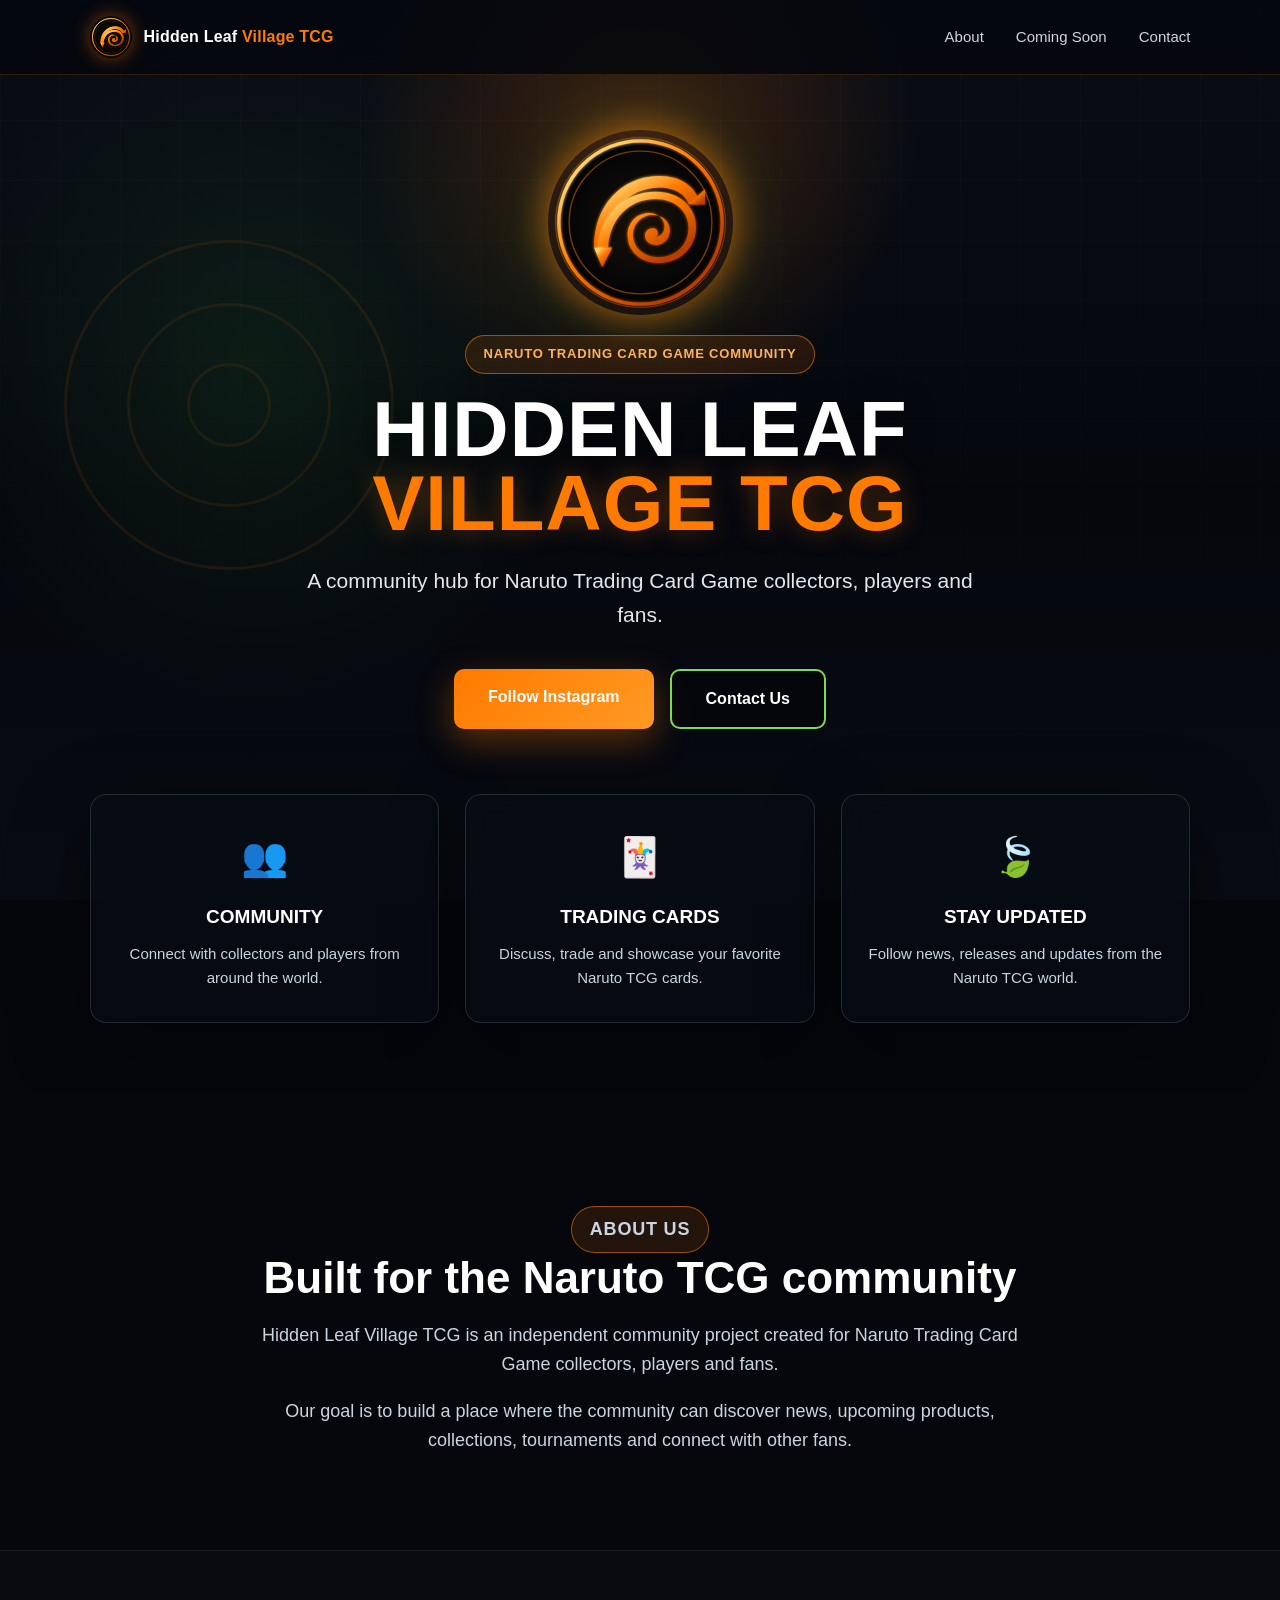
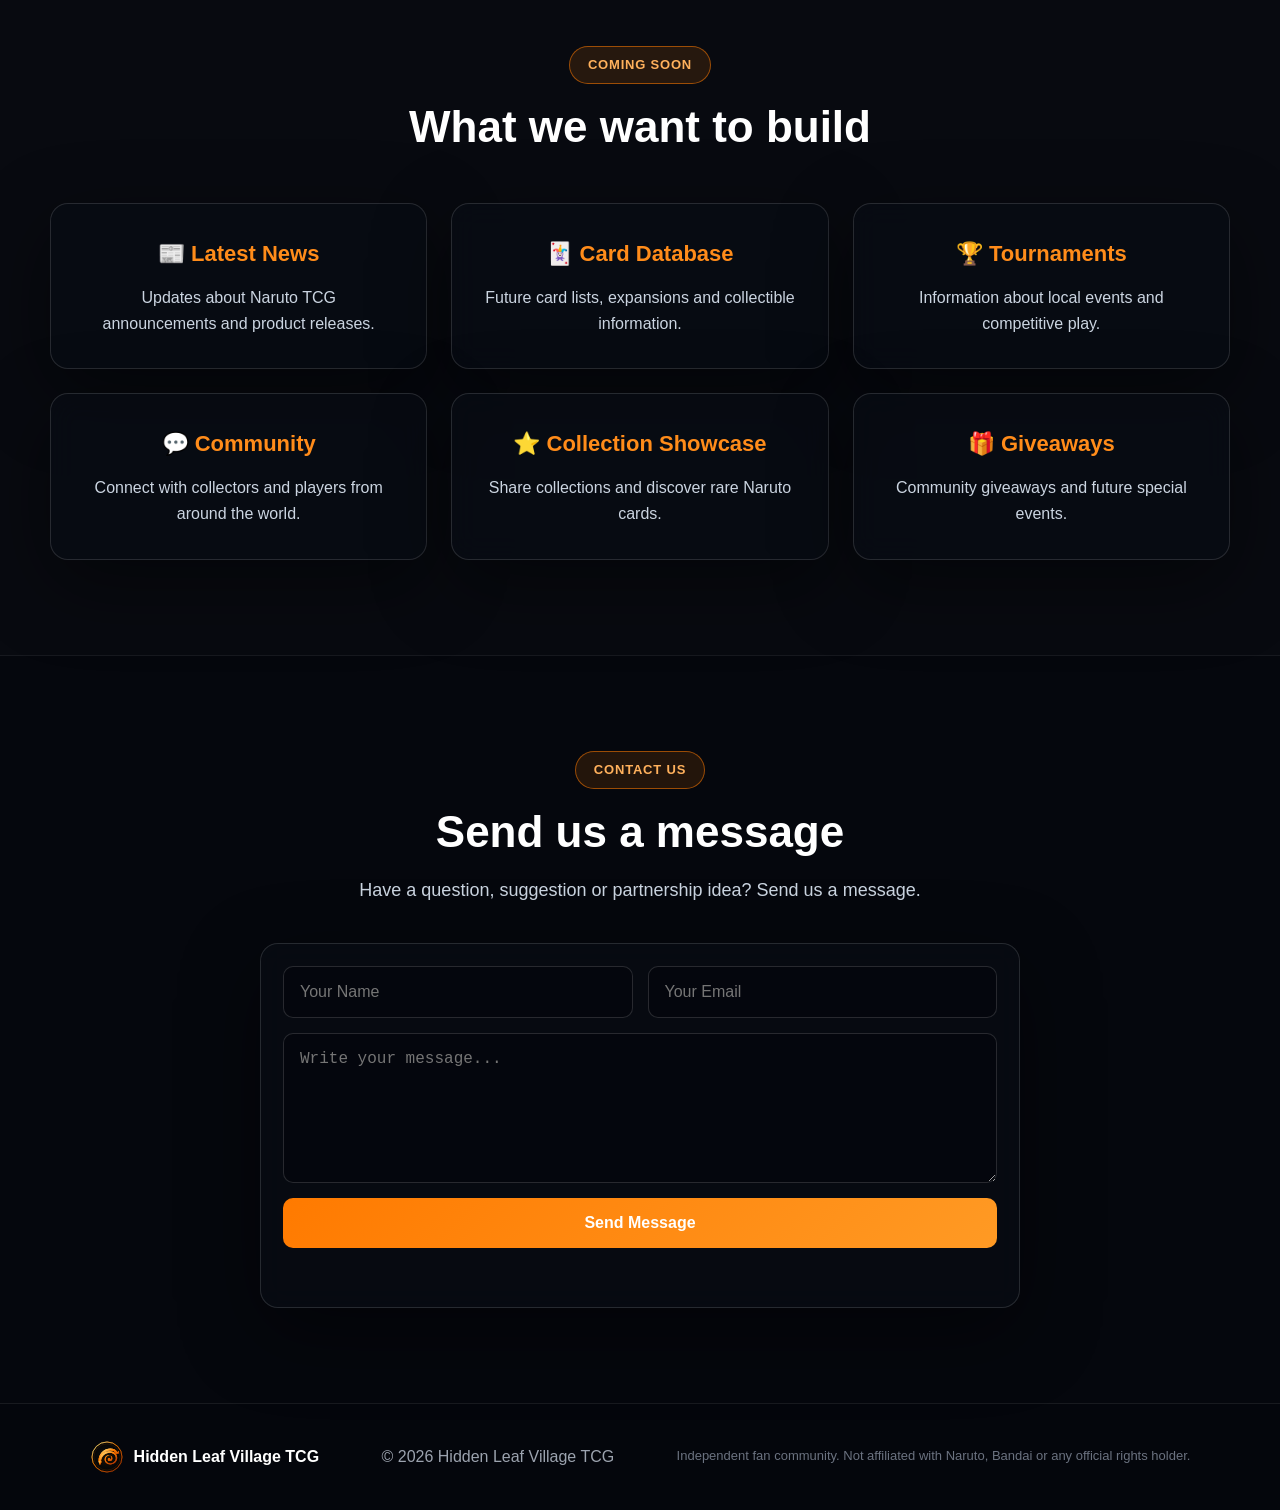
==== index.html @ c4412b02 "Finish Hidden Leaf Village TCG website" ====
<!DOCTYPE html>
<html lang="en">
<head>
    <meta charset="UTF-8">
    <meta name="viewport" content="width=device-width, initial-scale=1.0">
    <title>Hidden Leaf Village TCG</title>
    <meta name="description" content="Hidden Leaf Village TCG is an independent Naruto TCG community for collectors, players and fans.">

    <link rel="stylesheet" href="style.css">
</head>
<body>

    <svg class="svg-logo-library" xmlns="http://www.w3.org/2000/svg">
        <symbol id="hlv-logo" viewBox="0 0 1024 1024">
            <defs>
                <radialGradient id="logo-bg" cx="50%" cy="50%" r="55%">
                    <stop offset="0%" stop-color="#1b1208"/>
                    <stop offset="65%" stop-color="#070707"/>
                    <stop offset="100%" stop-color="#000000"/>
                </radialGradient>

                <linearGradient id="logo-orange" x1="20%" y1="15%" x2="80%" y2="85%">
                    <stop offset="0%" stop-color="#ffcf66"/>
                    <stop offset="40%" stop-color="#ff7a00"/>
                    <stop offset="100%" stop-color="#b93d00"/>
                </linearGradient>

                <filter id="logo-glow">
                    <feGaussianBlur stdDeviation="9" result="blur"/>
                    <feMerge>
                        <feMergeNode in="blur"/>
                        <feMergeNode in="SourceGraphic"/>
                    </feMerge>
                </filter>
            </defs>

            <circle cx="512" cy="512" r="470" fill="url(#logo-bg)"/>
            <circle cx="512" cy="512" r="452" fill="none" stroke="url(#logo-orange)" stroke-width="18" filter="url(#logo-glow)"/>
            <circle cx="512" cy="512" r="395" fill="none" stroke="#ff7a00" stroke-width="8" opacity="0.45"/>

            <path
                d="M255 650 C255 420 405 260 610 255 C735 252 820 315 842 410 L780 410 C757 350 695 315 610 318 C443 324 323 455 323 630 L255 650Z"
                fill="url(#logo-orange)"
                filter="url(#logo-glow)"/>

            <path
                d="M332 650 C342 492 448 382 595 382 C704 382 778 450 778 542 C778 635 705 704 611 704 C529 704 470 650 470 580 C470 515 521 470 580 470 C635 470 674 506 674 556 C674 603 640 636 596 636 C562 636 537 616 537 586 C537 561 556 544 579 544 C595 544 608 555 608 570 C608 580 602 588 593 593 C623 590 645 567 645 535 C645 491 608 459 560 459 C495 459 441 510 441 582 C441 672 513 736 612 736 C728 736 819 650 819 538 C819 425 727 342 596 342 C418 342 286 476 275 650 Z"
                fill="url(#logo-orange)"
                filter="url(#logo-glow)"/>

            <path d="M778 410 L868 330 L870 412 Z" fill="url(#logo-orange)" filter="url(#logo-glow)"/>
            <path d="M255 650 L355 650 L300 760 Z" fill="url(#logo-orange)" filter="url(#logo-glow)"/>

            <circle cx="512" cy="512" r="470" fill="none" stroke="#ff9a24" stroke-width="5" opacity="0.35"/>
        </symbol>
    </svg>

    <header class="navbar">
        <a class="brand" href="#">
            <svg class="logo-svg brand-logo">
                <use href="#hlv-logo"></use>
            </svg>

            <span>Hidden Leaf <strong>Village TCG</strong></span>
        </a>

        <nav>
            <a href="#about">About</a>
            <a href="#coming-soon">Coming Soon</a>
            <a href="#contact">Contact</a>
        </nav>
    </header>

    <main class="hero">
        <div class="hero-bg-symbol"></div>

        <div class="hero-content">
            <svg class="logo-svg main-logo">
                <use href="#hlv-logo"></use>
            </svg>

            <p class="badge">Naruto Trading Card Game Community</p>

            <h1>
                Hidden Leaf<br>
                <span>Village TCG</span>
            </h1>

            <p class="subtitle">
                A community hub for Naruto Trading Card Game collectors, players and fans.
            </p>

            <div class="buttons">
                <a class="btn" href="https://www.instagram.com/hidden_leaf_village_tcg/" target="_blank">
                    Follow Instagram
                </a>

                <a class="btn secondary" href="#contact">
                    Contact Us
                </a>
            </div>
        </div>

        <div class="hero-cards">
            <div class="hero-card">
                <div class="icon">👥</div>
                <h3>Community</h3>
                <p>Connect with collectors and players from around the world.</p>
            </div>

            <div class="hero-card">
                <div class="icon">🃏</div>
                <h3>Trading Cards</h3>
                <p>Discuss, trade and showcase your favorite Naruto TCG cards.</p>
            </div>

            <div class="hero-card">
                <div class="icon">🍃</div>
                <h3>Stay Updated</h3>
                <p>Follow news, releases and updates from the Naruto TCG world.</p>
            </div>
        </div>
    </main>

    <section id="about" class="section about">
        <p class="section-label">About Us</p>
        <h2>Built for the Naruto TCG community</h2>

        <p>
            Hidden Leaf Village TCG is an independent community project created for
            Naruto Trading Card Game collectors, players and fans.
        </p>

        <p>
            Our goal is to build a place where the community can discover news,
            upcoming products, collections, tournaments and connect with other fans.
        </p>
    </section>

    <section id="coming-soon" class="section vision">
        <p class="section-label">Coming Soon</p>
        <h2>What we want to build</h2>

        <div class="cards">
            <div class="card">
                <h3>📰 Latest News</h3>
                <p>Updates about Naruto TCG announcements and product releases.</p>
            </div>

            <div class="card">
                <h3>🃏 Card Database</h3>
                <p>Future card lists, expansions and collectible information.</p>
            </div>

            <div class="card">
                <h3>🏆 Tournaments</h3>
                <p>Information about local events and competitive play.</p>
            </div>

            <div class="card">
                <h3>💬 Community</h3>
                <p>Connect with collectors and players from around the world.</p>
            </div>

            <div class="card">
                <h3>⭐ Collection Showcase</h3>
                <p>Share collections and discover rare Naruto cards.</p>
            </div>

            <div class="card">
                <h3>🎁 Giveaways</h3>
                <p>Community giveaways and future special events.</p>
            </div>
        </div>
    </section>

    <section id="contact" class="section contact">
        <p class="section-label">Contact Us</p>
        <h2>Send us a message</h2>

        <p class="section-text">
            Have a question, suggestion or partnership idea?
            Send us a message.
        </p>

        <form id="contact-form" action="https://formspree.io/f/xjgqjogk" method="POST">
            <input type="hidden" name="_subject" value="New message from Hidden Leaf Village TCG website">

            <input
                type="text"
                name="name"
                placeholder="Your Name"
                required>

            <input
                type="email"
                name="email"
                placeholder="Your Email"
                required>

            <textarea
                name="message"
                placeholder="Write your message..."
                required></textarea>

            <button id="submit-button" type="submit">
                Send Message
            </button>

            <p id="form-status" class="form-status"></p>
        </form>
    </section>

    <footer>
        <div class="footer-logo">
            <svg class="logo-svg footer-icon">
                <use href="#hlv-logo"></use>
            </svg>

            <span>Hidden Leaf Village TCG</span>
        </div>

        <p>© 2026 Hidden Leaf Village TCG</p>

        <p class="small">
            Independent fan community. Not affiliated with Naruto, Bandai or any official rights holder.
        </p>
    </footer>

    <script>
        const form = document.getElementById("contact-form");
        const statusMessage = document.getElementById("form-status");
        const submitButton = document.getElementById("submit-button");

        form.addEventListener("submit", async function (event) {
            event.preventDefault();

            submitButton.disabled = true;
            submitButton.textContent = "Sending...";
            statusMessage.textContent = "";

            const formData = new FormData(form);

            try {
                const response = await fetch(form.action, {
                    method: form.method,
                    body: formData,
                    headers: {
                        "Accept": "application/json"
                    }
                });

                if (response.ok) {
                    window.location.href = "thanks.html";
                } else {
                    statusMessage.textContent = "Something went wrong. Please try again.";
                    submitButton.disabled = false;
                    submitButton.textContent = "Send Message";
                }
            } catch (error) {
                statusMessage.textContent = "Something went wrong. Please try again.";
                submitButton.disabled = false;
                submitButton.textContent = "Send Message";
            }
        });
    </script>

</body>
</html>
---- style.css ----
* {
    margin: 0;
    padding: 0;
    box-sizing: border-box;
}

html {
    scroll-behavior: smooth;
}

body {
    background: #05070d;
    color: white;
    font-family: Arial, Helvetica, sans-serif;
    line-height: 1.6;
    overflow-x: hidden;
}

/* Hidden SVG logo library */
.svg-logo-library {
    position: absolute;
    width: 0;
    height: 0;
    overflow: hidden;
}

/* Logo SVG */
.logo-svg {
    display: block;
    border-radius: 50%;
    flex-shrink: 0;
}

.brand-logo {
    width: 42px;
    height: 42px;
    box-shadow: 0 0 18px rgba(255, 122, 0, 0.45);
}

.main-logo {
    width: 185px;
    height: 185px;
    border-radius: 50%;
    margin: 0 auto 20px;
    box-shadow:
        0 0 35px rgba(255, 122, 0, 0.65),
        0 0 80px rgba(80, 255, 90, 0.18);
}

.footer-icon {
    width: 34px;
    height: 34px;
}

body::before {
    content: "";
    position: fixed;
    inset: 0;
    z-index: -2;
    background:
        radial-gradient(circle at 50% 15%, rgba(255, 122, 0, 0.22), transparent 28%),
        radial-gradient(circle at 20% 40%, rgba(89, 255, 91, 0.08), transparent 30%),
        linear-gradient(180deg, #090d16 0%, #05070d 55%, #080b12 100%);
}

body::after {
    content: "";
    position: fixed;
    inset: 0;
    z-index: -1;
    background-image:
        linear-gradient(rgba(255,255,255,0.025) 1px, transparent 1px),
        linear-gradient(90deg, rgba(255,255,255,0.025) 1px, transparent 1px);
    background-size: 60px 60px;
    mask-image: linear-gradient(to bottom, black, transparent 85%);
}

.navbar {
    width: 100%;
    position: fixed;
    top: 0;
    left: 0;
    z-index: 20;
    padding: 16px 7%;
    display: flex;
    justify-content: space-between;
    align-items: center;
    background: rgba(5, 7, 13, 0.86);
    backdrop-filter: blur(14px);
    border-bottom: 1px solid rgba(255, 122, 0, 0.18);
}

.brand {
    display: flex;
    align-items: center;
    gap: 12px;
    text-decoration: none;
    color: white;
    font-weight: 800;
    letter-spacing: 0.2px;
}

.brand strong {
    color: #ff7a00;
}

.navbar nav {
    display: flex;
    gap: 32px;
}

.navbar nav a {
    color: #d1d5db;
    text-decoration: none;
    font-size: 15px;
    transition: 0.3s;
}

.navbar nav a:hover {
    color: #ff7a00;
}

.hero {
    min-height: 100vh;
    position: relative;
    padding: 130px 20px 70px;
    display: flex;
    flex-direction: column;
    justify-content: center;
    overflow: hidden;
}

.hero-bg-symbol {
    position: absolute;
    left: 5%;
    top: 22%;
    width: 330px;
    height: 330px;
    border: 3px solid rgba(255, 122, 0, 0.14);
    border-radius: 50%;
    opacity: 0.65;
}

.hero-bg-symbol::before {
    content: "";
    position: absolute;
    inset: 60px;
    border: 3px solid rgba(255, 122, 0, 0.13);
    border-radius: 50%;
}

.hero-bg-symbol::after {
    content: "";
    position: absolute;
    inset: 120px;
    border: 3px solid rgba(255, 122, 0, 0.13);
    border-radius: 50%;
}

.hero-content {
    position: relative;
    z-index: 2;
    max-width: 920px;
    margin: 0 auto;
    text-align: center;
}

.badge,
.section-label {
    display: inline-block;
    margin-bottom: 18px;
    padding: 8px 18px;
    border-radius: 999px;
    background: rgba(255, 122, 0, 0.12);
    border: 1px solid rgba(255, 122, 0, 0.55);
    color: #ffb15c;
    font-size: 13px;
    font-weight: 900;
    text-transform: uppercase;
    letter-spacing: 0.8px;
}

h1 {
    font-size: 78px;
    line-height: 0.95;
    text-transform: uppercase;
    letter-spacing: 1px;
    text-shadow: 0 8px 30px rgba(0, 0, 0, 0.6);
}

h1 span {
    color: #ff7a00;
    text-shadow: 0 0 24px rgba(255, 122, 0, 0.35);
}

.subtitle {
    color: #e5e7eb;
    max-width: 690px;
    margin: 24px auto 0;
    font-size: 21px;
}

.buttons {
    margin-top: 38px;
    display: flex;
    gap: 16px;
    flex-wrap: wrap;
    justify-content: center;
}

.btn {
    display: inline-block;
    background: linear-gradient(135deg, #ff7a00, #ff9a24);
    color: white;
    padding: 15px 34px;
    border-radius: 10px;
    text-decoration: none;
    font-weight: 900;
    transition: 0.3s;
    box-shadow: 0 12px 35px rgba(255, 122, 0, 0.34);
}

.btn:hover {
    transform: translateY(-4px);
    box-shadow: 0 18px 45px rgba(255, 122, 0, 0.45);
}

.secondary {
    background: rgba(0, 0, 0, 0.25);
    border: 2px solid #7ed957;
    box-shadow: none;
}

.secondary:hover {
    background: rgba(126, 217, 87, 0.12);
    box-shadow: 0 0 28px rgba(126, 217, 87, 0.18);
}

.hero-cards {
    position: relative;
    z-index: 2;
    width: min(1100px, 100%);
    margin: 65px auto 0;
    display: grid;
    grid-template-columns: repeat(3, 1fr);
    gap: 26px;
}

.hero-card,
.card,
form {
    background: rgba(8, 12, 20, 0.78);
    border: 1px solid rgba(255, 255, 255, 0.13);
    box-shadow: 0 24px 80px rgba(0, 0, 0, 0.45);
    backdrop-filter: blur(14px);
}

.hero-card {
    padding: 32px 26px;
    border-radius: 16px;
    text-align: center;
    transition: 0.3s;
}

.hero-card:hover {
    transform: translateY(-7px);
    border-color: rgba(126, 217, 87, 0.8);
}

.icon {
    font-size: 38px;
    margin-bottom: 14px;
}

.hero-card h3 {
    text-transform: uppercase;
    font-size: 19px;
    margin-bottom: 10px;
}

.hero-card p {
    color: #cbd5e1;
    font-size: 15px;
}

.section {
    padding: 95px 20px;
    text-align: center;
}

.about,
.contact {
    max-width: 900px;
    margin: auto;
}

h2 {
    font-size: 44px;
    line-height: 1.15;
    margin-bottom: 18px;
}

.about p,
.section-text {
    color: #cbd5e1;
    margin: 18px auto 0;
    max-width: 780px;
    font-size: 18px;
}

.vision {
    background: rgba(255, 255, 255, 0.015);
    border-top: 1px solid rgba(255, 255, 255, 0.06);
    border-bottom: 1px solid rgba(255, 255, 255, 0.06);
}

.cards {
    margin: 50px auto 0;
    max-width: 1180px;
    display: grid;
    grid-template-columns: repeat(3, 1fr);
    gap: 24px;
}

.card {
    border-radius: 18px;
    padding: 32px;
    transition: 0.3s;
}

.card:hover {
    transform: translateY(-7px);
    border-color: rgba(255, 122, 0, 0.7);
}

.card h3 {
    margin-bottom: 14px;
    color: #ff8c1a;
    font-size: 22px;
}

.card p {
    color: #cbd5e1;
}

form {
    display: grid;
    grid-template-columns: 1fr 1fr;
    gap: 15px;
    margin: 38px auto 0;
    max-width: 760px;
    padding: 22px;
    border-radius: 18px;
}

textarea {
    grid-column: 1 / 3;
}

button,
.form-status {
    grid-column: 1 / 3;
}

input,
textarea {
    width: 100%;
    padding: 16px;
    border: 1px solid rgba(255, 255, 255, 0.14);
    border-radius: 10px;
    font-size: 16px;
    background: rgba(4, 7, 13, 0.8);
    color: white;
    outline: none;
}

input:focus,
textarea:focus {
    border-color: #ff7a00;
    box-shadow: 0 0 0 3px rgba(255, 122, 0, 0.12);
}

textarea {
    min-height: 150px;
    resize: vertical;
}

button {
    background: linear-gradient(135deg, #ff7a00, #ff9a24);
    color: white;
    border: none;
    padding: 16px;
    border-radius: 10px;
    font-size: 16px;
    font-weight: 900;
    cursor: pointer;
    transition: 0.3s;
}

button:hover {
    transform: translateY(-3px);
    box-shadow: 0 15px 30px rgba(255, 122, 0, 0.28);
}

.form-status {
    margin-top: 2px;
    color: #ffb15c;
    font-size: 14px;
    min-height: 20px;
}

button:disabled {
    opacity: 0.6;
    cursor: wait;
    transform: none;
}

footer {
    padding: 36px 7%;
    display: flex;
    gap: 20px;
    justify-content: space-between;
    align-items: center;
    color: #9ca3af;
    border-top: 1px solid rgba(255, 255, 255, 0.08);
    background: rgba(5, 7, 13, 0.9);
}

.footer-logo {
    display: flex;
    align-items: center;
    gap: 10px;
    color: white;
    font-weight: 800;
}

footer .small {
    max-width: 520px;
    font-size: 13px;
    color: #6b7280;
    text-align: right;
}

@media (max-width: 950px) {
    h1 {
        font-size: 56px;
    }

    .hero-cards,
    .cards {
        grid-template-columns: 1fr;
    }

    footer {
        flex-direction: column;
        text-align: center;
    }

    footer .small {
        text-align: center;
    }
}

@media (max-width: 700px) {
    .navbar {
        position: absolute;
        flex-direction: column;
        gap: 12px;
        padding: 18px 20px;
    }

    .navbar nav {
        gap: 18px;
        flex-wrap: wrap;
        justify-content: center;
    }

    .brand span {
        font-size: 14px;
    }

    .hero {
        padding-top: 160px;
    }

    .main-logo {
        width: 145px;
        height: 145px;
    }

    h1 {
        font-size: 42px;
    }

    h2 {
        font-size: 32px;
    }

    .subtitle {
        font-size: 18px;
    }

    .buttons {
        flex-direction: column;
    }

    .btn {
        width: 100%;
    }

    form {
        grid-template-columns: 1fr;
    }

    textarea,
    button,
    .form-status {
        grid-column: 1;
    }
}
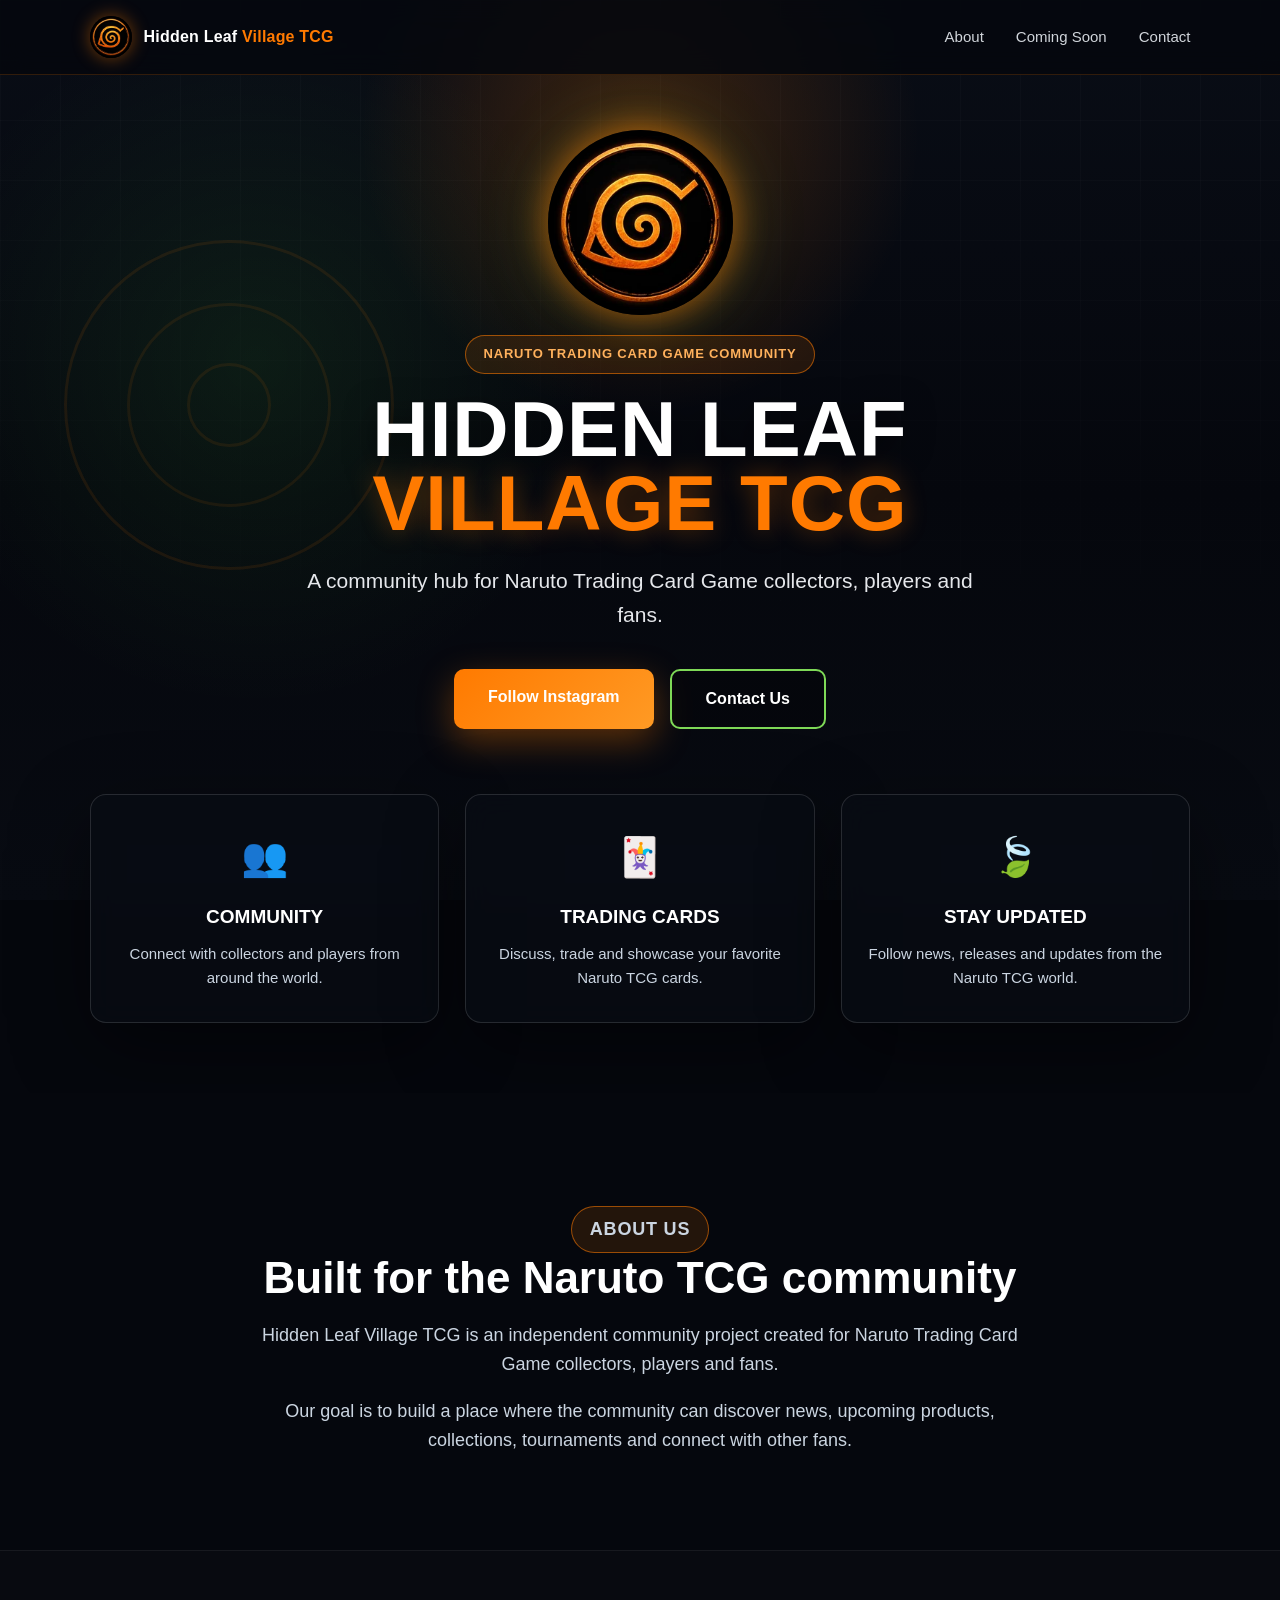
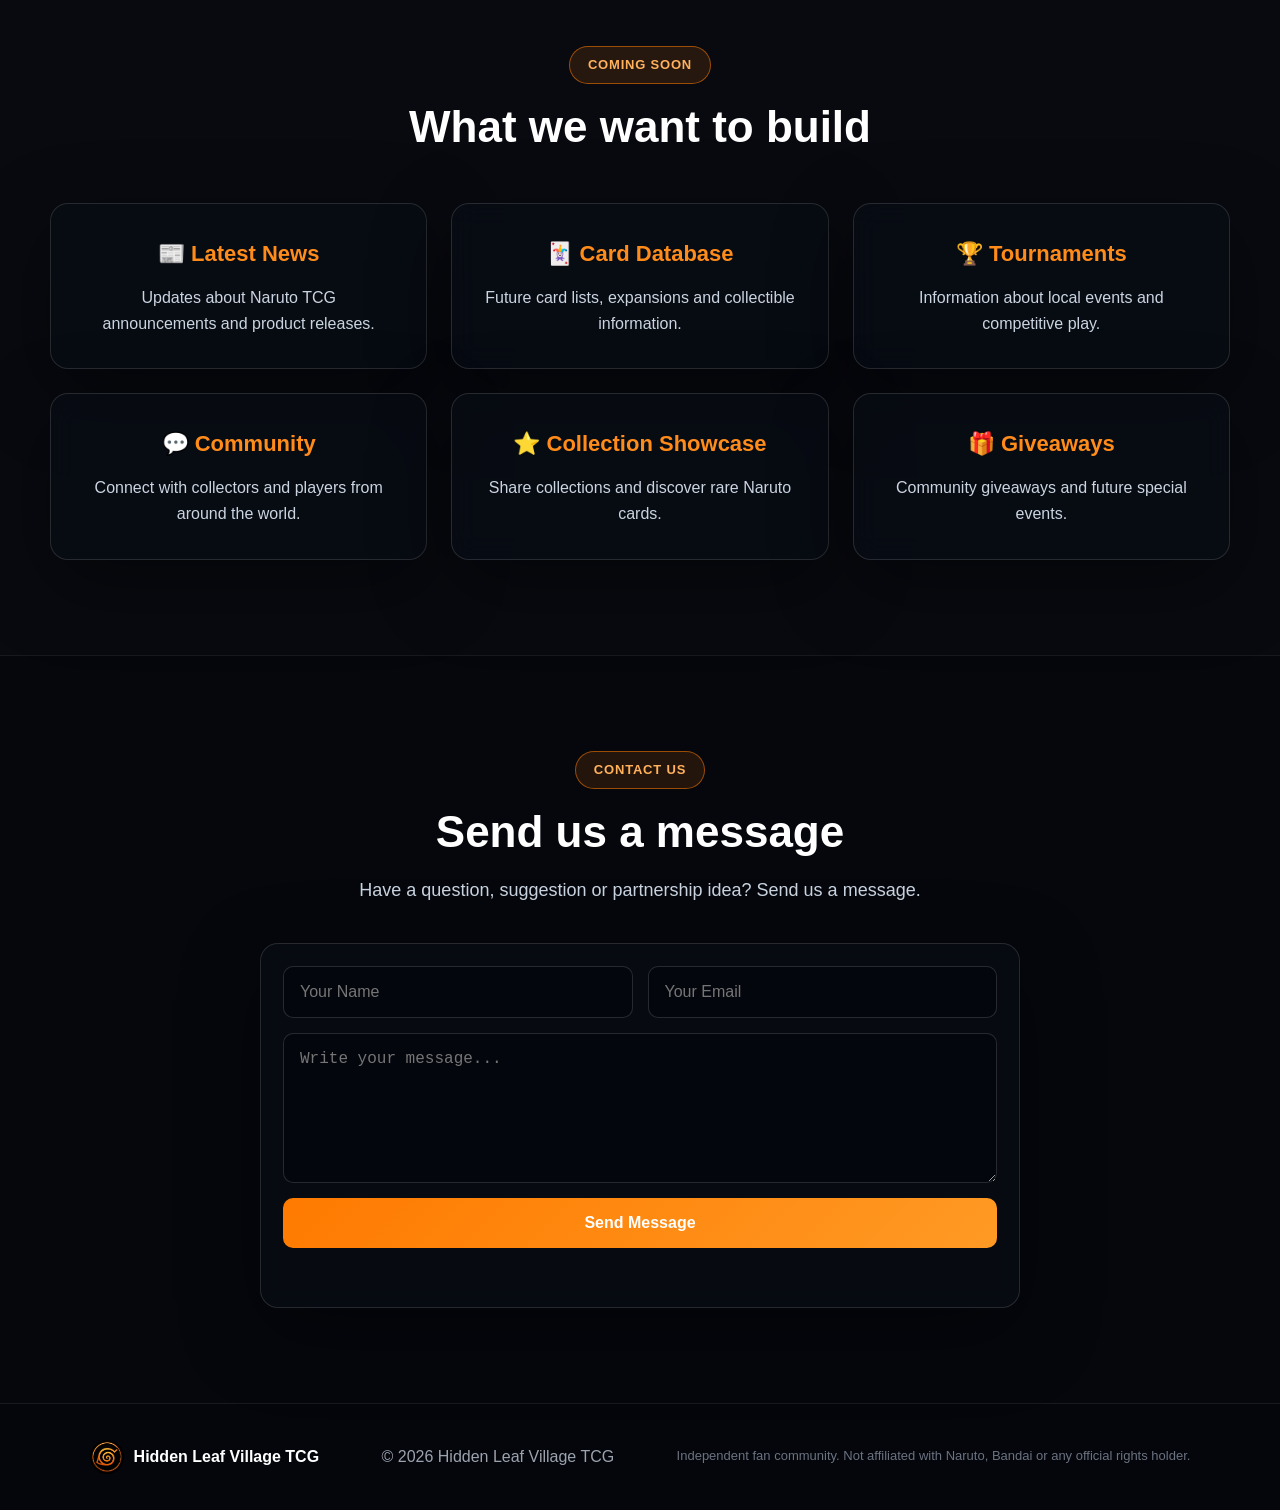
==== commit 75a163af: "Update logo across website" ====
--- a/index.html
+++ b/index.html
@@ -10,56 +10,9 @@
 </head>
 <body>
 
-    <svg class="svg-logo-library" xmlns="http://www.w3.org/2000/svg">
-        <symbol id="hlv-logo" viewBox="0 0 1024 1024">
-            <defs>
-                <radialGradient id="logo-bg" cx="50%" cy="50%" r="55%">
-                    <stop offset="0%" stop-color="#1b1208"/>
-                    <stop offset="65%" stop-color="#070707"/>
-                    <stop offset="100%" stop-color="#000000"/>
-                </radialGradient>
-
-                <linearGradient id="logo-orange" x1="20%" y1="15%" x2="80%" y2="85%">
-                    <stop offset="0%" stop-color="#ffcf66"/>
-                    <stop offset="40%" stop-color="#ff7a00"/>
-                    <stop offset="100%" stop-color="#b93d00"/>
-                </linearGradient>
-
-                <filter id="logo-glow">
-                    <feGaussianBlur stdDeviation="9" result="blur"/>
-                    <feMerge>
-                        <feMergeNode in="blur"/>
-                        <feMergeNode in="SourceGraphic"/>
-                    </feMerge>
-                </filter>
-            </defs>
-
-            <circle cx="512" cy="512" r="470" fill="url(#logo-bg)"/>
-            <circle cx="512" cy="512" r="452" fill="none" stroke="url(#logo-orange)" stroke-width="18" filter="url(#logo-glow)"/>
-            <circle cx="512" cy="512" r="395" fill="none" stroke="#ff7a00" stroke-width="8" opacity="0.45"/>
-
-            <path
-                d="M255 650 C255 420 405 260 610 255 C735 252 820 315 842 410 L780 410 C757 350 695 315 610 318 C443 324 323 455 323 630 L255 650Z"
-                fill="url(#logo-orange)"
-                filter="url(#logo-glow)"/>
-
-            <path
-                d="M332 650 C342 492 448 382 595 382 C704 382 778 450 778 542 C778 635 705 704 611 704 C529 704 470 650 470 580 C470 515 521 470 580 470 C635 470 674 506 674 556 C674 603 640 636 596 636 C562 636 537 616 537 586 C537 561 556 544 579 544 C595 544 608 555 608 570 C608 580 602 588 593 593 C623 590 645 567 645 535 C645 491 608 459 560 459 C495 459 441 510 441 582 C441 672 513 736 612 736 C728 736 819 650 819 538 C819 425 727 342 596 342 C418 342 286 476 275 650 Z"
-                fill="url(#logo-orange)"
-                filter="url(#logo-glow)"/>
-
-            <path d="M778 410 L868 330 L870 412 Z" fill="url(#logo-orange)" filter="url(#logo-glow)"/>
-            <path d="M255 650 L355 650 L300 760 Z" fill="url(#logo-orange)" filter="url(#logo-glow)"/>
-
-            <circle cx="512" cy="512" r="470" fill="none" stroke="#ff9a24" stroke-width="5" opacity="0.35"/>
-        </symbol>
-    </svg>
-
     <header class="navbar">
         <a class="brand" href="#">
-            <svg class="logo-svg brand-logo">
-                <use href="#hlv-logo"></use>
-            </svg>
+            <img class="logo-img brand-logo" src="logo.webp" alt="Hidden Leaf Village TCG logo">
 
             <span>Hidden Leaf <strong>Village TCG</strong></span>
         </a>
@@ -75,9 +28,7 @@
         <div class="hero-bg-symbol"></div>
 
         <div class="hero-content">
-            <svg class="logo-svg main-logo">
-                <use href="#hlv-logo"></use>
-            </svg>
+            <img class="logo-img main-logo" src="logo.webp" alt="Hidden Leaf Village TCG logo">
 
             <p class="badge">Naruto Trading Card Game Community</p>
 
@@ -213,9 +164,7 @@
 
     <footer>
         <div class="footer-logo">
-            <svg class="logo-svg footer-icon">
-                <use href="#hlv-logo"></use>
-            </svg>
+            <img class="logo-img footer-icon" src="logo.webp" alt="Hidden Leaf Village TCG logo">
 
             <span>Hidden Leaf Village TCG</span>
         </div>
--- a/style.css
+++ b/style.css
@@ -16,17 +16,10 @@
     overflow-x: hidden;
 }
 
-/* Hidden SVG logo library */
-.svg-logo-library {
-    position: absolute;
-    width: 0;
-    height: 0;
-    overflow: hidden;
-}
-
-/* Logo SVG */
-.logo-svg {
+/* Logo image */
+.logo-img {
     display: block;
+    object-fit: contain;
     border-radius: 50%;
     flex-shrink: 0;
 }
@@ -40,7 +33,6 @@
 .main-logo {
     width: 185px;
     height: 185px;
-    border-radius: 50%;
     margin: 0 auto 20px;
     box-shadow:
         0 0 35px rgba(255, 122, 0, 0.65),
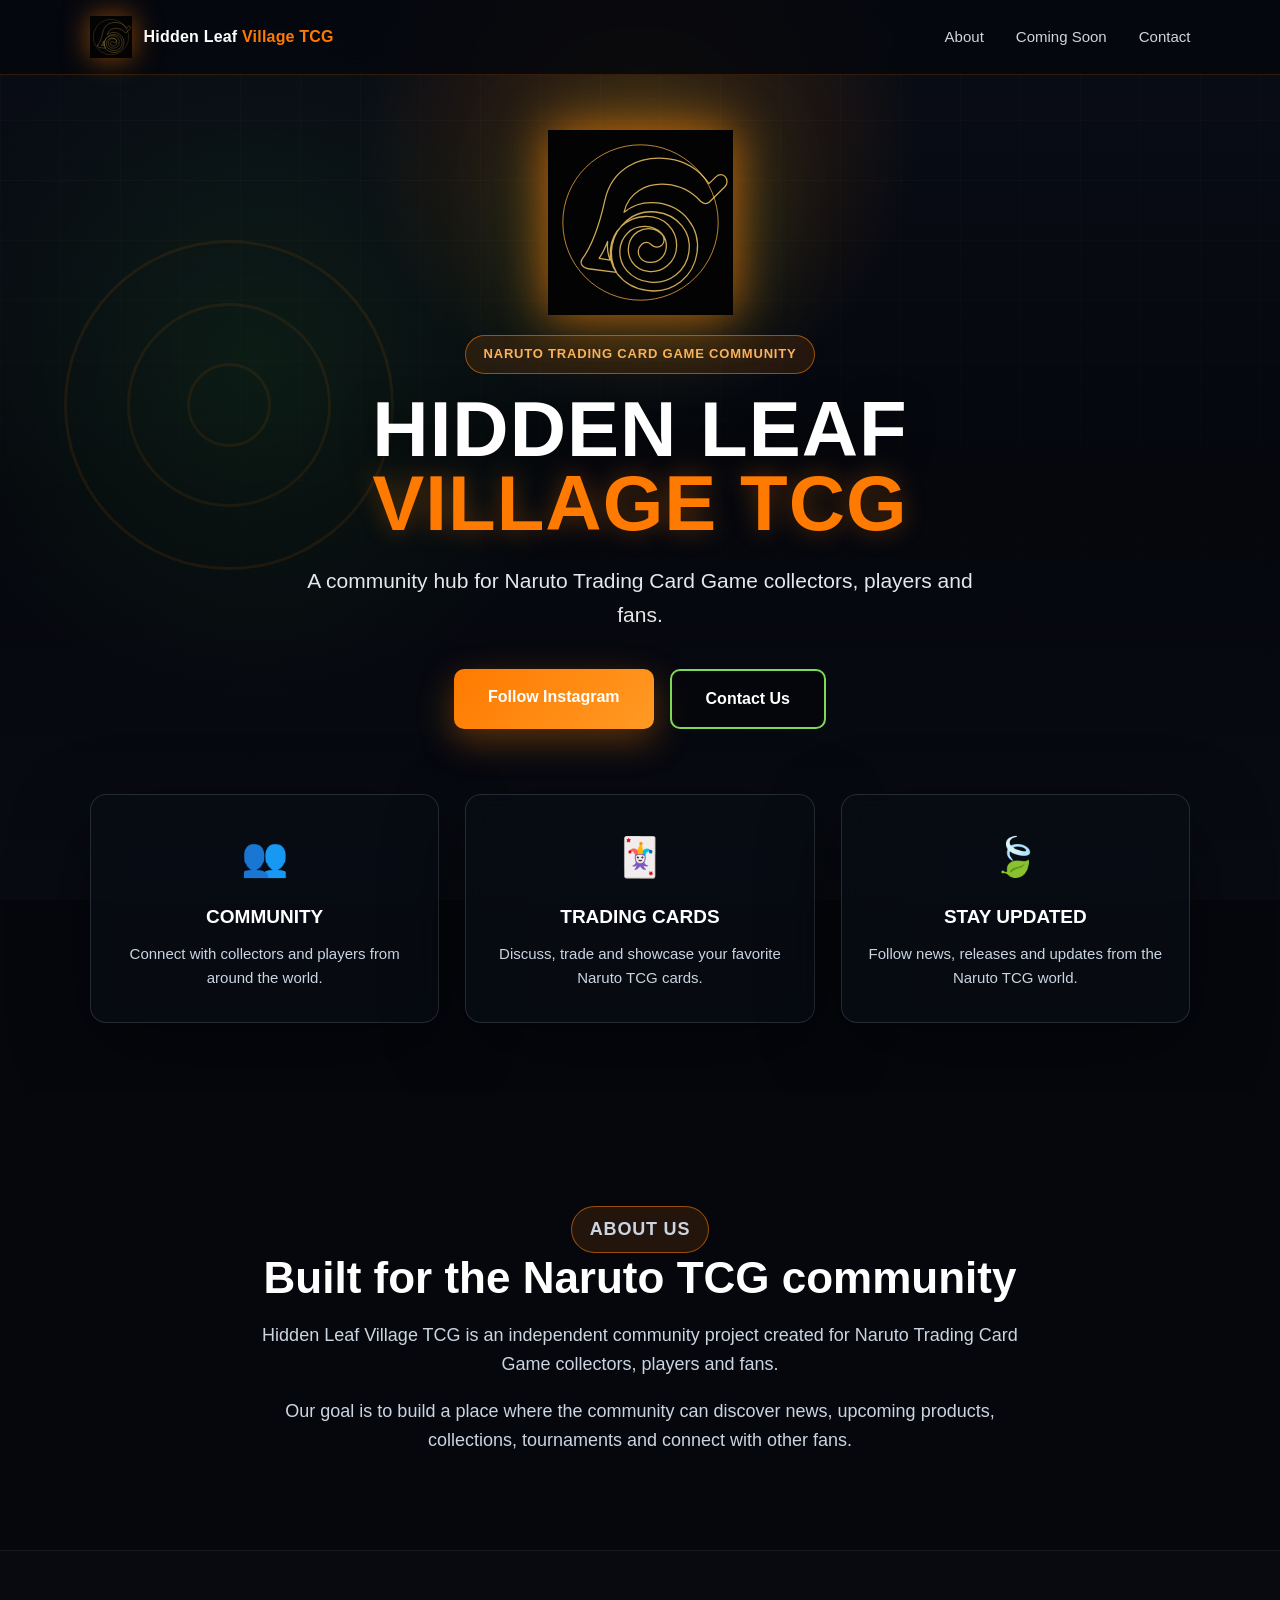
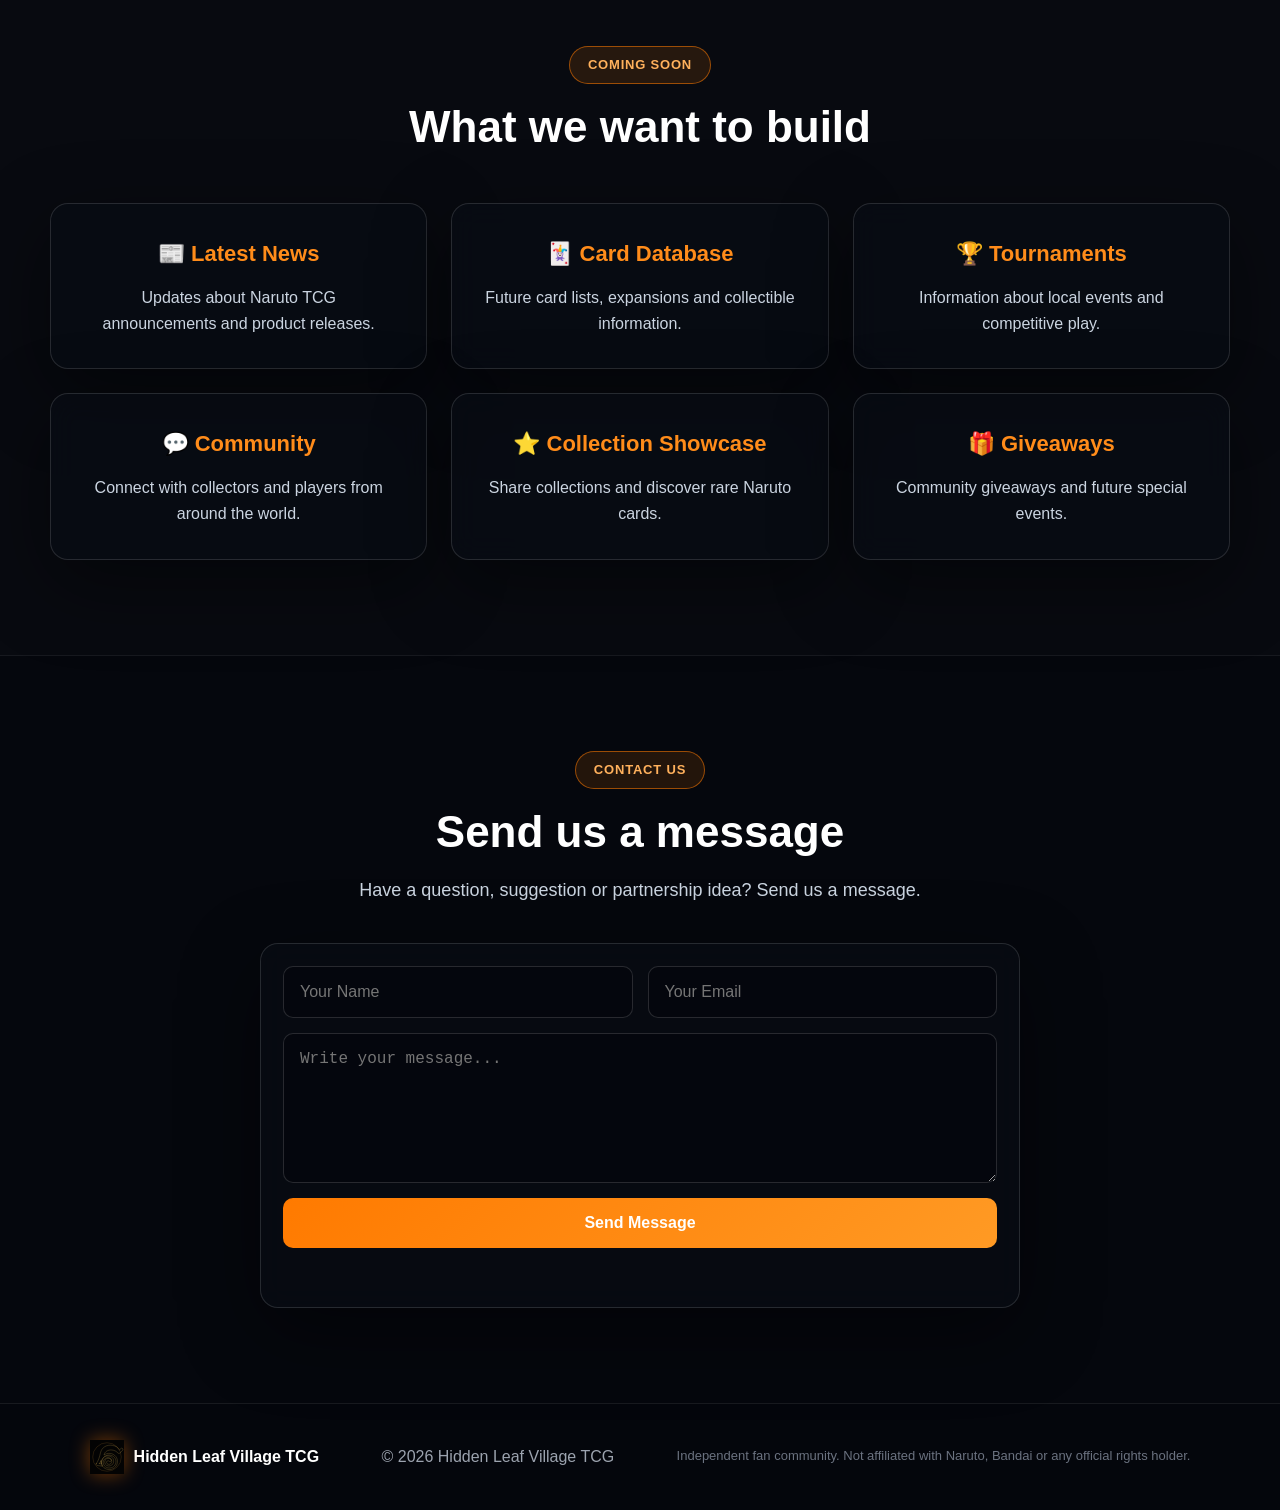
==== commit b910816a: "Update logo" ====
--- a/index.html
+++ b/index.html
@@ -10,9 +10,171 @@
 </head>
 <body>
 
+    <!-- LOGO DEFINICE - nic nenahráváš, logo je přímo v kódu -->
+    <svg style="display: none;" aria-hidden="true">
+        <symbol id="hlv-logo" viewBox="0 0 1024 1024">
+            <defs>
+                <radialGradient id="logoFill" cx="50%" cy="50%" r="60%">
+                    <stop offset="0%" stop-color="#ffcf63"/>
+                    <stop offset="35%" stop-color="#ff8a00"/>
+                    <stop offset="70%" stop-color="#ff5a00"/>
+                    <stop offset="100%" stop-color="#b83300"/>
+                </radialGradient>
+
+                <filter id="orangeGlow" x="-40%" y="-40%" width="180%" height="180%">
+                    <feGaussianBlur stdDeviation="7" result="blur"/>
+                    <feFlood flood-color="#ff6a00" flood-opacity="0.95"/>
+                    <feComposite in2="blur" operator="in"/>
+                    <feMerge>
+                        <feMergeNode/>
+                        <feMergeNode in="SourceGraphic"/>
+                    </feMerge>
+                </filter>
+            </defs>
+
+            <rect width="1024" height="1024" fill="#030303"/>
+
+            <!-- vnější kruh -->
+            <circle
+                cx="512"
+                cy="512"
+                r="430"
+                fill="none"
+                stroke="url(#logoFill)"
+                stroke-width="34"
+                filter="url(#orangeGlow)"
+                stroke-linecap="round"
+            />
+
+            <!-- přesný leaf / spiral znak -->
+            <path
+                d="
+                M 188 716
+                C 255 626, 288 510, 315 388
+                C 355 210, 510 139, 668 160
+                C 777 174, 848 235, 891 297
+                L 931 258
+                C 946 243, 969 244, 982 260
+                C 995 276, 994 299, 979 314
+                L 895 397
+                C 881 411, 859 410, 846 396
+                C 796 340, 735 307, 655 301
+                C 542 292, 444 348, 421 455
+
+                C 526 369, 693 391, 777 497
+                C 861 603, 836 759, 734 840
+                C 627 925, 462 899, 383 795
+                C 322 715, 336 599, 407 532
+                C 479 464, 600 460, 666 526
+                C 730 590, 727 696, 660 752
+                C 600 802, 506 791, 465 730
+                C 428 674, 443 598, 496 564
+                C 541 536, 600 542, 632 579
+
+                C 647 596, 646 623, 630 638
+                C 613 653, 587 651, 572 635
+                C 558 620, 536 618, 519 632
+                C 496 652, 493 687, 512 709
+                C 538 739, 590 741, 622 714
+                C 663 679, 667 614, 629 573
+                C 582 522, 492 521, 441 570
+                C 386 623, 382 715, 435 777
+                C 501 853, 625 867, 707 803
+                C 791 738, 807 613, 743 532
+                C 671 441, 526 425, 436 501
+                C 350 575, 326 690, 379 788
+
+                L 222 768
+                C 193 764, 174 740, 188 716
+                Z
+
+                M 283 710
+                L 344 720
+                C 331 687, 326 653, 330 617
+                C 317 650, 302 682, 283 710
+                Z
+                "
+                fill="none"
+                stroke="url(#logoFill)"
+                stroke-width="58"
+                stroke-linecap="round"
+                stroke-linejoin="round"
+                filter="url(#orangeGlow)"
+            />
+
+            <!-- lehký ostrý okraj -->
+            <circle
+                cx="512"
+                cy="512"
+                r="430"
+                fill="none"
+                stroke="#ffb347"
+                stroke-width="5"
+                opacity="0.8"
+            />
+
+            <path
+                d="
+                M 188 716
+                C 255 626, 288 510, 315 388
+                C 355 210, 510 139, 668 160
+                C 777 174, 848 235, 891 297
+                L 931 258
+                C 946 243, 969 244, 982 260
+                C 995 276, 994 299, 979 314
+                L 895 397
+                C 881 411, 859 410, 846 396
+                C 796 340, 735 307, 655 301
+                C 542 292, 444 348, 421 455
+
+                C 526 369, 693 391, 777 497
+                C 861 603, 836 759, 734 840
+                C 627 925, 462 899, 383 795
+                C 322 715, 336 599, 407 532
+                C 479 464, 600 460, 666 526
+                C 730 590, 727 696, 660 752
+                C 600 802, 506 791, 465 730
+                C 428 674, 443 598, 496 564
+                C 541 536, 600 542, 632 579
+
+                C 647 596, 646 623, 630 638
+                C 613 653, 587 651, 572 635
+                C 558 620, 536 618, 519 632
+                C 496 652, 493 687, 512 709
+                C 538 739, 590 741, 622 714
+                C 663 679, 667 614, 629 573
+                C 582 522, 492 521, 441 570
+                C 386 623, 382 715, 435 777
+                C 501 853, 625 867, 707 803
+                C 791 738, 807 613, 743 532
+                C 671 441, 526 425, 436 501
+                C 350 575, 326 690, 379 788
+
+                L 222 768
+                C 193 764, 174 740, 188 716
+                Z
+
+                M 283 710
+                L 344 720
+                C 331 687, 326 653, 330 617
+                C 317 650, 302 682, 283 710
+                Z
+                "
+                fill="none"
+                stroke="#ffd36a"
+                stroke-width="7"
+                stroke-linecap="round"
+                stroke-linejoin="round"
+                opacity="0.8"
+            />
+        </symbol>
+    </svg>
+
     <header class="navbar">
         <a class="brand" href="#">
-            <img class="logo-img brand-logo" src="logo.webp" alt="Hidden Leaf Village TCG logo">
+            <svg class="logo-svg brand-logo" aria-label="Hidden Leaf Village TCG logo">
+                <use href="#hlv-logo"></use>
+            </svg>
 
             <span>Hidden Leaf <strong>Village TCG</strong></span>
         </a>
@@ -28,7 +190,9 @@
         <div class="hero-bg-symbol"></div>
 
         <div class="hero-content">
-            <img class="logo-img main-logo" src="logo.webp" alt="Hidden Leaf Village TCG logo">
+            <svg class="logo-svg main-logo" aria-label="Hidden Leaf Village TCG logo">
+                <use href="#hlv-logo"></use>
+            </svg>
 
             <p class="badge">Naruto Trading Card Game Community</p>
 
@@ -164,7 +328,9 @@
 
     <footer>
         <div class="footer-logo">
-            <img class="logo-img footer-icon" src="logo.webp" alt="Hidden Leaf Village TCG logo">
+            <svg class="logo-svg footer-icon" aria-label="Hidden Leaf Village TCG logo">
+                <use href="#hlv-logo"></use>
+            </svg>
 
             <span>Hidden Leaf Village TCG</span>
         </div>
--- a/style.css
+++ b/style.css
@@ -16,32 +16,33 @@
     overflow-x: hidden;
 }
 
-/* Logo image */
-.logo-img {
+/* Logo SVG */
+.logo-svg {
     display: block;
-    object-fit: contain;
     border-radius: 50%;
     flex-shrink: 0;
+    overflow: visible;
 }
 
 .brand-logo {
     width: 42px;
     height: 42px;
-    box-shadow: 0 0 18px rgba(255, 122, 0, 0.45);
+    filter: drop-shadow(0 0 14px rgba(255, 122, 0, 0.55));
 }
 
 .main-logo {
     width: 185px;
     height: 185px;
     margin: 0 auto 20px;
-    box-shadow:
-        0 0 35px rgba(255, 122, 0, 0.65),
-        0 0 80px rgba(80, 255, 90, 0.18);
+    filter:
+        drop-shadow(0 0 24px rgba(255, 122, 0, 0.75))
+        drop-shadow(0 0 52px rgba(80, 255, 90, 0.16));
 }
 
 .footer-icon {
     width: 34px;
     height: 34px;
+    filter: drop-shadow(0 0 10px rgba(255, 122, 0, 0.45));
 }
 
 body::before {
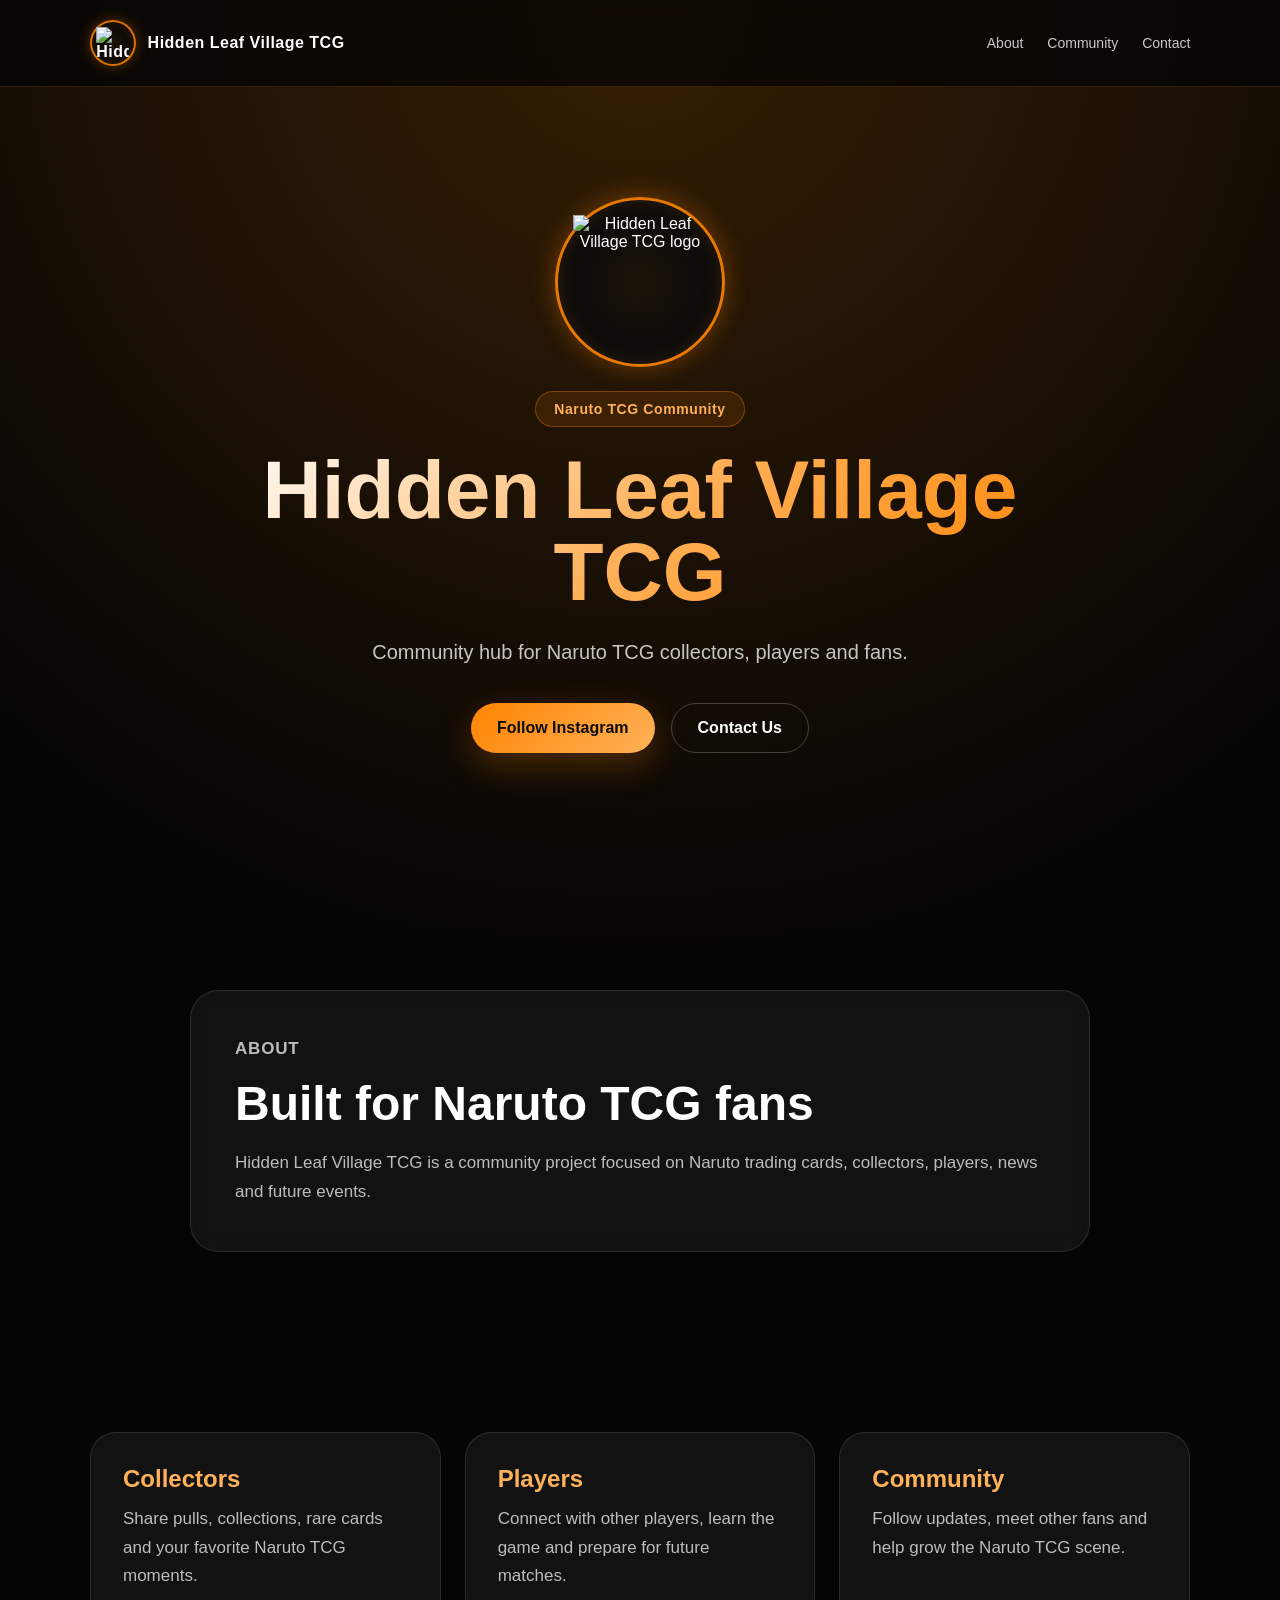
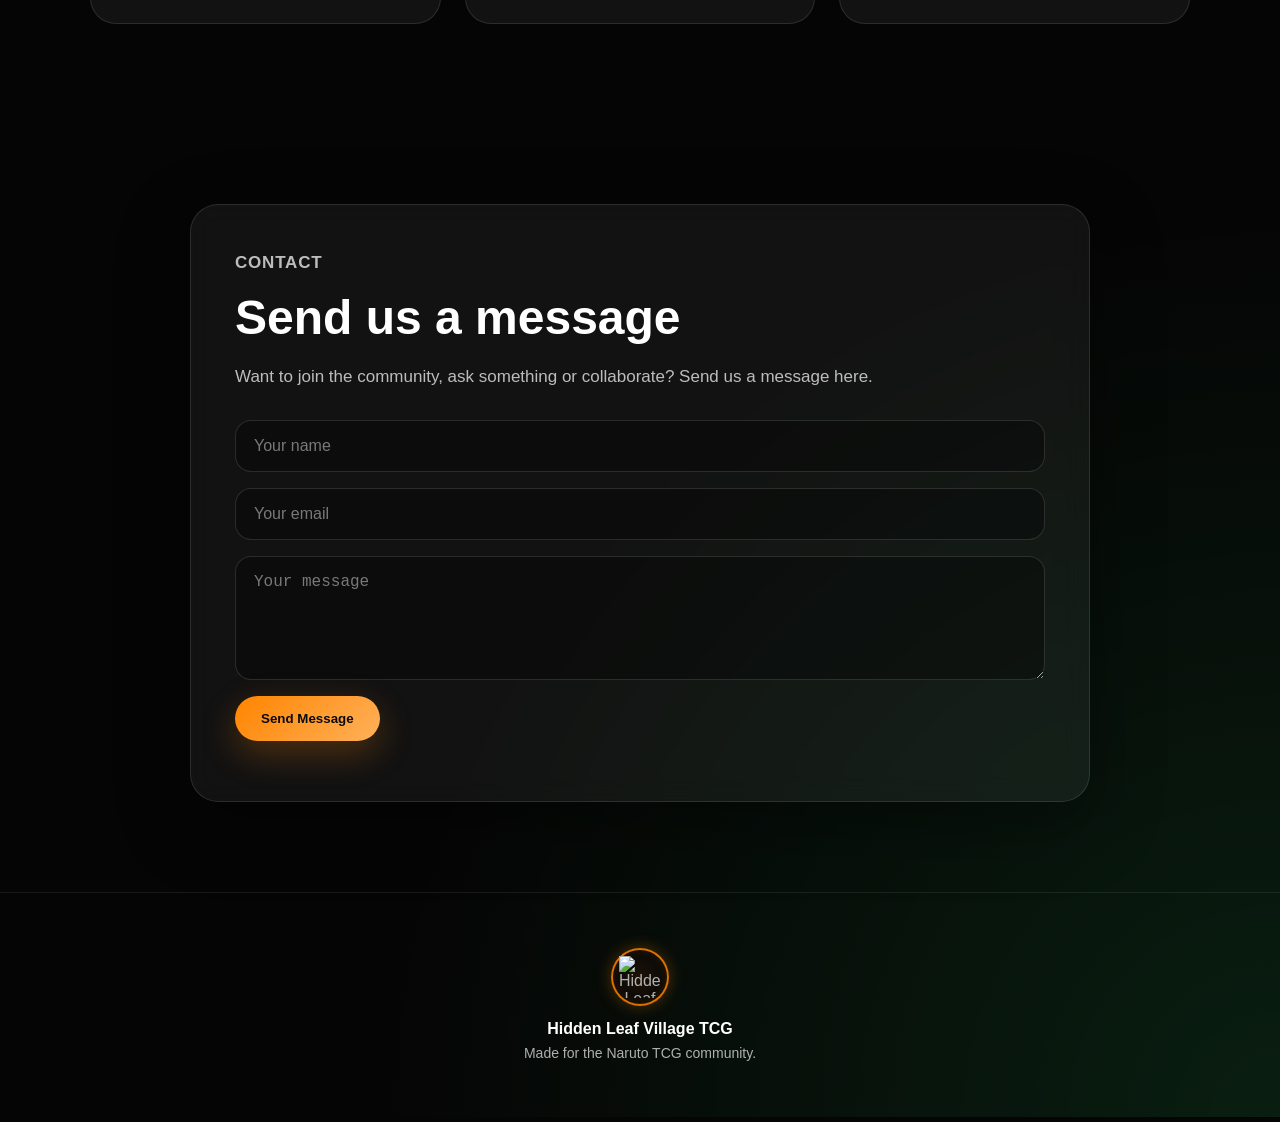
==== commit 752213eb: "logo" ====
--- a/index.html
+++ b/index.html
@@ -4,205 +4,39 @@
     <meta charset="UTF-8">
     <meta name="viewport" content="width=device-width, initial-scale=1.0">
     <title>Hidden Leaf Village TCG</title>
-    <meta name="description" content="Hidden Leaf Village TCG is an independent Naruto TCG community for collectors, players and fans.">
 
     <link rel="stylesheet" href="style.css">
 </head>
 <body>
 
-    <!-- LOGO DEFINICE - nic nenahráváš, logo je přímo v kódu -->
-    <svg style="display: none;" aria-hidden="true">
-        <symbol id="hlv-logo" viewBox="0 0 1024 1024">
-            <defs>
-                <radialGradient id="logoFill" cx="50%" cy="50%" r="60%">
-                    <stop offset="0%" stop-color="#ffcf63"/>
-                    <stop offset="35%" stop-color="#ff8a00"/>
-                    <stop offset="70%" stop-color="#ff5a00"/>
-                    <stop offset="100%" stop-color="#b83300"/>
-                </radialGradient>
-
-                <filter id="orangeGlow" x="-40%" y="-40%" width="180%" height="180%">
-                    <feGaussianBlur stdDeviation="7" result="blur"/>
-                    <feFlood flood-color="#ff6a00" flood-opacity="0.95"/>
-                    <feComposite in2="blur" operator="in"/>
-                    <feMerge>
-                        <feMergeNode/>
-                        <feMergeNode in="SourceGraphic"/>
-                    </feMerge>
-                </filter>
-            </defs>
-
-            <rect width="1024" height="1024" fill="#030303"/>
-
-            <!-- vnější kruh -->
-            <circle
-                cx="512"
-                cy="512"
-                r="430"
-                fill="none"
-                stroke="url(#logoFill)"
-                stroke-width="34"
-                filter="url(#orangeGlow)"
-                stroke-linecap="round"
-            />
-
-            <!-- přesný leaf / spiral znak -->
-            <path
-                d="
-                M 188 716
-                C 255 626, 288 510, 315 388
-                C 355 210, 510 139, 668 160
-                C 777 174, 848 235, 891 297
-                L 931 258
-                C 946 243, 969 244, 982 260
-                C 995 276, 994 299, 979 314
-                L 895 397
-                C 881 411, 859 410, 846 396
-                C 796 340, 735 307, 655 301
-                C 542 292, 444 348, 421 455
-
-                C 526 369, 693 391, 777 497
-                C 861 603, 836 759, 734 840
-                C 627 925, 462 899, 383 795
-                C 322 715, 336 599, 407 532
-                C 479 464, 600 460, 666 526
-                C 730 590, 727 696, 660 752
-                C 600 802, 506 791, 465 730
-                C 428 674, 443 598, 496 564
-                C 541 536, 600 542, 632 579
-
-                C 647 596, 646 623, 630 638
-                C 613 653, 587 651, 572 635
-                C 558 620, 536 618, 519 632
-                C 496 652, 493 687, 512 709
-                C 538 739, 590 741, 622 714
-                C 663 679, 667 614, 629 573
-                C 582 522, 492 521, 441 570
-                C 386 623, 382 715, 435 777
-                C 501 853, 625 867, 707 803
-                C 791 738, 807 613, 743 532
-                C 671 441, 526 425, 436 501
-                C 350 575, 326 690, 379 788
-
-                L 222 768
-                C 193 764, 174 740, 188 716
-                Z
-
-                M 283 710
-                L 344 720
-                C 331 687, 326 653, 330 617
-                C 317 650, 302 682, 283 710
-                Z
-                "
-                fill="none"
-                stroke="url(#logoFill)"
-                stroke-width="58"
-                stroke-linecap="round"
-                stroke-linejoin="round"
-                filter="url(#orangeGlow)"
-            />
-
-            <!-- lehký ostrý okraj -->
-            <circle
-                cx="512"
-                cy="512"
-                r="430"
-                fill="none"
-                stroke="#ffb347"
-                stroke-width="5"
-                opacity="0.8"
-            />
-
-            <path
-                d="
-                M 188 716
-                C 255 626, 288 510, 315 388
-                C 355 210, 510 139, 668 160
-                C 777 174, 848 235, 891 297
-                L 931 258
-                C 946 243, 969 244, 982 260
-                C 995 276, 994 299, 979 314
-                L 895 397
-                C 881 411, 859 410, 846 396
-                C 796 340, 735 307, 655 301
-                C 542 292, 444 348, 421 455
-
-                C 526 369, 693 391, 777 497
-                C 861 603, 836 759, 734 840
-                C 627 925, 462 899, 383 795
-                C 322 715, 336 599, 407 532
-                C 479 464, 600 460, 666 526
-                C 730 590, 727 696, 660 752
-                C 600 802, 506 791, 465 730
-                C 428 674, 443 598, 496 564
-                C 541 536, 600 542, 632 579
-
-                C 647 596, 646 623, 630 638
-                C 613 653, 587 651, 572 635
-                C 558 620, 536 618, 519 632
-                C 496 652, 493 687, 512 709
-                C 538 739, 590 741, 622 714
-                C 663 679, 667 614, 629 573
-                C 582 522, 492 521, 441 570
-                C 386 623, 382 715, 435 777
-                C 501 853, 625 867, 707 803
-                C 791 738, 807 613, 743 532
-                C 671 441, 526 425, 436 501
-                C 350 575, 326 690, 379 788
-
-                L 222 768
-                C 193 764, 174 740, 188 716
-                Z
-
-                M 283 710
-                L 344 720
-                C 331 687, 326 653, 330 617
-                C 317 650, 302 682, 283 710
-                Z
-                "
-                fill="none"
-                stroke="#ffd36a"
-                stroke-width="7"
-                stroke-linecap="round"
-                stroke-linejoin="round"
-                opacity="0.8"
-            />
-        </symbol>
-    </svg>
-
-    <header class="navbar">
-        <a class="brand" href="#">
-            <svg class="logo-svg brand-logo" aria-label="Hidden Leaf Village TCG logo">
-                <use href="#hlv-logo"></use>
-            </svg>
-
-            <span>Hidden Leaf <strong>Village TCG</strong></span>
+    <header class="site-header">
+        <a class="brand" href="index.html">
+            <div class="brand-logo-circle">
+                <img class="logo-img brand-logo" src="logo.webp" alt="Hidden Leaf Village TCG logo">
+            </div>
+            <span>Hidden Leaf Village TCG</span>
         </a>
 
         <nav>
             <a href="#about">About</a>
-            <a href="#coming-soon">Coming Soon</a>
+            <a href="#community">Community</a>
             <a href="#contact">Contact</a>
         </nav>
     </header>
 
     <main class="hero">
-        <div class="hero-bg-symbol"></div>
+        <div class="hero-content">
 
-        <div class="hero-content">
-            <svg class="logo-svg main-logo" aria-label="Hidden Leaf Village TCG logo">
-                <use href="#hlv-logo"></use>
-            </svg>
+            <div class="logo-circle">
+                <img class="logo-img main-logo" src="logo.webp" alt="Hidden Leaf Village TCG logo">
+            </div>
 
-            <p class="badge">Naruto Trading Card Game Community</p>
+            <p class="badge">Naruto TCG Community</p>
 
-            <h1>
-                Hidden Leaf<br>
-                <span>Village TCG</span>
-            </h1>
+            <h1>Hidden Leaf Village TCG</h1>
 
             <p class="subtitle">
-                A community hub for Naruto Trading Card Game collectors, players and fans.
+                Community hub for Naruto TCG collectors, players and fans.
             </p>
 
             <div class="buttons">
@@ -214,152 +48,95 @@
                     Contact Us
                 </a>
             </div>
-        </div>
 
-        <div class="hero-cards">
-            <div class="hero-card">
-                <div class="icon">👥</div>
-                <h3>Community</h3>
-                <p>Connect with collectors and players from around the world.</p>
-            </div>
-
-            <div class="hero-card">
-                <div class="icon">🃏</div>
-                <h3>Trading Cards</h3>
-                <p>Discuss, trade and showcase your favorite Naruto TCG cards.</p>
-            </div>
-
-            <div class="hero-card">
-                <div class="icon">🍃</div>
-                <h3>Stay Updated</h3>
-                <p>Follow news, releases and updates from the Naruto TCG world.</p>
-            </div>
         </div>
     </main>
 
-    <section id="about" class="section about">
-        <p class="section-label">About Us</p>
-        <h2>Built for the Naruto TCG community</h2>
-
-        <p>
-            Hidden Leaf Village TCG is an independent community project created for
-            Naruto Trading Card Game collectors, players and fans.
-        </p>
-
-        <p>
-            Our goal is to build a place where the community can discover news,
-            upcoming products, collections, tournaments and connect with other fans.
-        </p>
+    <section id="about" class="section">
+        <div class="section-card">
+            <p class="section-label">About</p>
+            <h2>Built for Naruto TCG fans</h2>
+            <p>
+                Hidden Leaf Village TCG is a community project focused on Naruto trading cards,
+                collectors, players, news and future events.
+            </p>
+        </div>
     </section>
 
-    <section id="coming-soon" class="section vision">
-        <p class="section-label">Coming Soon</p>
-        <h2>What we want to build</h2>
-
-        <div class="cards">
-            <div class="card">
-                <h3>📰 Latest News</h3>
-                <p>Updates about Naruto TCG announcements and product releases.</p>
+    <section id="community" class="section">
+        <div class="grid">
+            <div class="info-card">
+                <h3>Collectors</h3>
+                <p>
+                    Share pulls, collections, rare cards and your favorite Naruto TCG moments.
+                </p>
             </div>
 
-            <div class="card">
-                <h3>🃏 Card Database</h3>
-                <p>Future card lists, expansions and collectible information.</p>
+            <div class="info-card">
+                <h3>Players</h3>
+                <p>
+                    Connect with other players, learn the game and prepare for future matches.
+                </p>
             </div>
 
-            <div class="card">
-                <h3>🏆 Tournaments</h3>
-                <p>Information about local events and competitive play.</p>
-            </div>
-
-            <div class="card">
-                <h3>💬 Community</h3>
-                <p>Connect with collectors and players from around the world.</p>
-            </div>
-
-            <div class="card">
-                <h3>⭐ Collection Showcase</h3>
-                <p>Share collections and discover rare Naruto cards.</p>
-            </div>
-
-            <div class="card">
-                <h3>🎁 Giveaways</h3>
-                <p>Community giveaways and future special events.</p>
+            <div class="info-card">
+                <h3>Community</h3>
+                <p>
+                    Follow updates, meet other fans and help grow the Naruto TCG scene.
+                </p>
             </div>
         </div>
     </section>
 
-    <section id="contact" class="section contact">
-        <p class="section-label">Contact Us</p>
-        <h2>Send us a message</h2>
+    <section id="contact" class="section">
+        <div class="contact-card">
+            <p class="section-label">Contact</p>
+            <h2>Send us a message</h2>
+            <p>
+                Want to join the community, ask something or collaborate?
+                Send us a message here.
+            </p>
 
-        <p class="section-text">
-            Have a question, suggestion or partnership idea?
-            Send us a message.
-        </p>
+            <form id="contactForm" action="https://formspree.io/f/xjgqjogk" method="POST">
+                <input type="text" name="name" placeholder="Your name" required>
 
-        <form id="contact-form" action="https://formspree.io/f/xjgqjogk" method="POST">
-            <input type="hidden" name="_subject" value="New message from Hidden Leaf Village TCG website">
+                <input type="email" name="email" placeholder="Your email" required>
 
-            <input
-                type="text"
-                name="name"
-                placeholder="Your Name"
-                required>
+                <textarea name="message" rows="5" placeholder="Your message" required></textarea>
 
-            <input
-                type="email"
-                name="email"
-                placeholder="Your Email"
-                required>
+                <button class="btn form-btn" type="submit">
+                    Send Message
+                </button>
+            </form>
 
-            <textarea
-                name="message"
-                placeholder="Write your message..."
-                required></textarea>
-
-            <button id="submit-button" type="submit">
-                Send Message
-            </button>
-
-            <p id="form-status" class="form-status"></p>
-        </form>
+            <p id="formStatus" class="form-status"></p>
+        </div>
     </section>
 
-    <footer>
-        <div class="footer-logo">
-            <svg class="logo-svg footer-icon" aria-label="Hidden Leaf Village TCG logo">
-                <use href="#hlv-logo"></use>
-            </svg>
-
-            <span>Hidden Leaf Village TCG</span>
+    <footer class="footer">
+        <div class="footer-logo-circle">
+            <img class="logo-img footer-icon" src="logo.webp" alt="Hidden Leaf Village TCG logo">
         </div>
 
-        <p>© 2026 Hidden Leaf Village TCG</p>
-
-        <p class="small">
-            Independent fan community. Not affiliated with Naruto, Bandai or any official rights holder.
-        </p>
+        <p>Hidden Leaf Village TCG</p>
+        <span>Made for the Naruto TCG community.</span>
     </footer>
 
     <script>
-        const form = document.getElementById("contact-form");
-        const statusMessage = document.getElementById("form-status");
-        const submitButton = document.getElementById("submit-button");
+        const form = document.getElementById("contactForm");
+        const status = document.getElementById("formStatus");
 
         form.addEventListener("submit", async function (event) {
             event.preventDefault();
 
-            submitButton.disabled = true;
-            submitButton.textContent = "Sending...";
-            statusMessage.textContent = "";
+            const data = new FormData(form);
 
-            const formData = new FormData(form);
+            status.textContent = "Sending message...";
 
             try {
                 const response = await fetch(form.action, {
                     method: form.method,
-                    body: formData,
+                    body: data,
                     headers: {
                         "Accept": "application/json"
                     }
@@ -368,14 +145,10 @@
                 if (response.ok) {
                     window.location.href = "thanks.html";
                 } else {
-                    statusMessage.textContent = "Something went wrong. Please try again.";
-                    submitButton.disabled = false;
-                    submitButton.textContent = "Send Message";
+                    status.textContent = "Something went wrong. Please try again.";
                 }
             } catch (error) {
-                statusMessage.textContent = "Something went wrong. Please try again.";
-                submitButton.disabled = false;
-                submitButton.textContent = "Send Message";
+                status.textContent = "Something went wrong. Please try again.";
             }
         });
     </script>
--- a/style.css
+++ b/style.css
@@ -9,463 +9,335 @@
 }
 
 body {
-    background: #05070d;
-    color: white;
     font-family: Arial, Helvetica, sans-serif;
-    line-height: 1.6;
-    overflow-x: hidden;
-}
-
-/* Logo SVG */
-.logo-svg {
-    display: block;
-    border-radius: 50%;
-    flex-shrink: 0;
-    overflow: visible;
-}
-
-.brand-logo {
-    width: 42px;
-    height: 42px;
-    filter: drop-shadow(0 0 14px rgba(255, 122, 0, 0.55));
-}
-
-.main-logo {
-    width: 185px;
-    height: 185px;
-    margin: 0 auto 20px;
-    filter:
-        drop-shadow(0 0 24px rgba(255, 122, 0, 0.75))
-        drop-shadow(0 0 52px rgba(80, 255, 90, 0.16));
-}
-
-.footer-icon {
-    width: 34px;
-    height: 34px;
-    filter: drop-shadow(0 0 10px rgba(255, 122, 0, 0.45));
-}
-
-body::before {
-    content: "";
-    position: fixed;
-    inset: 0;
-    z-index: -2;
+    color: #ffffff;
     background:
-        radial-gradient(circle at 50% 15%, rgba(255, 122, 0, 0.22), transparent 28%),
-        radial-gradient(circle at 20% 40%, rgba(89, 255, 91, 0.08), transparent 30%),
-        linear-gradient(180deg, #090d16 0%, #05070d 55%, #080b12 100%);
-}
-
-body::after {
-    content: "";
-    position: fixed;
-    inset: 0;
-    z-index: -1;
-    background-image:
-        linear-gradient(rgba(255,255,255,0.025) 1px, transparent 1px),
-        linear-gradient(90deg, rgba(255,255,255,0.025) 1px, transparent 1px);
-    background-size: 60px 60px;
-    mask-image: linear-gradient(to bottom, black, transparent 85%);
-}
-
-.navbar {
+        radial-gradient(circle at top, rgba(255, 132, 0, 0.20), transparent 35%),
+        radial-gradient(circle at bottom right, rgba(47, 255, 120, 0.10), transparent 30%),
+        #050505;
+    min-height: 100vh;
+}
+
+a {
+    color: inherit;
+    text-decoration: none;
+}
+
+.site-header {
     width: 100%;
+    padding: 20px 7%;
+    display: flex;
+    justify-content: space-between;
+    align-items: center;
     position: fixed;
     top: 0;
     left: 0;
-    z-index: 20;
-    padding: 16px 7%;
-    display: flex;
-    justify-content: space-between;
-    align-items: center;
-    background: rgba(5, 7, 13, 0.86);
+    z-index: 10;
+    background: rgba(5, 5, 5, 0.75);
     backdrop-filter: blur(14px);
-    border-bottom: 1px solid rgba(255, 122, 0, 0.18);
+    border-bottom: 1px solid rgba(255, 132, 0, 0.18);
 }
 
 .brand {
     display: flex;
     align-items: center;
     gap: 12px;
-    text-decoration: none;
-    color: white;
     font-weight: 800;
-    letter-spacing: 0.2px;
-}
-
-.brand strong {
-    color: #ff7a00;
-}
-
-.navbar nav {
-    display: flex;
-    gap: 32px;
-}
-
-.navbar nav a {
-    color: #d1d5db;
-    text-decoration: none;
-    font-size: 15px;
-    transition: 0.3s;
-}
-
-.navbar nav a:hover {
-    color: #ff7a00;
+    letter-spacing: 0.5px;
+}
+
+.brand-logo-circle {
+    width: 46px;
+    height: 46px;
+    border-radius: 50%;
+    background: radial-gradient(circle, #1c1208 0%, #080808 72%);
+    border: 2px solid rgba(255, 132, 0, 0.85);
+    display: flex;
+    align-items: center;
+    justify-content: center;
+    box-shadow:
+        0 0 14px rgba(255, 132, 0, 0.35),
+        inset 0 0 10px rgba(255, 132, 0, 0.15);
+}
+
+.brand-logo {
+    width: 78%;
+    height: 78%;
+    object-fit: contain;
+    display: block;
+}
+
+nav {
+    display: flex;
+    align-items: center;
+    gap: 24px;
+}
+
+nav a {
+    color: rgba(255, 255, 255, 0.78);
+    font-size: 14px;
+    transition: 0.25s ease;
+}
+
+nav a:hover {
+    color: #ff8400;
 }
 
 .hero {
     min-height: 100vh;
-    position: relative;
-    padding: 130px 20px 70px;
-    display: flex;
-    flex-direction: column;
-    justify-content: center;
-    overflow: hidden;
-}
-
-.hero-bg-symbol {
-    position: absolute;
-    left: 5%;
-    top: 22%;
-    width: 330px;
-    height: 330px;
-    border: 3px solid rgba(255, 122, 0, 0.14);
+    padding: 130px 7% 80px;
+    display: flex;
+    align-items: center;
+    justify-content: center;
+    text-align: center;
+}
+
+.hero-content {
+    max-width: 850px;
+}
+
+.logo-circle {
+    width: 170px;
+    height: 170px;
+    margin: 0 auto 24px;
     border-radius: 50%;
-    opacity: 0.65;
-}
-
-.hero-bg-symbol::before {
-    content: "";
-    position: absolute;
-    inset: 60px;
-    border: 3px solid rgba(255, 122, 0, 0.13);
-    border-radius: 50%;
-}
-
-.hero-bg-symbol::after {
-    content: "";
-    position: absolute;
-    inset: 120px;
-    border: 3px solid rgba(255, 122, 0, 0.13);
-    border-radius: 50%;
-}
-
-.hero-content {
-    position: relative;
-    z-index: 2;
-    max-width: 920px;
+    background: radial-gradient(circle, #1c1208 0%, #0b0b0b 70%);
+    border: 3px solid rgba(255, 132, 0, 0.9);
+    display: flex;
+    align-items: center;
+    justify-content: center;
+    box-shadow:
+        0 0 25px rgba(255, 132, 0, 0.35),
+        inset 0 0 18px rgba(255, 132, 0, 0.15);
+}
+
+.logo-circle .logo-img {
+    width: 82%;
+    height: 82%;
+    object-fit: contain;
+    display: block;
+}
+
+.badge {
+    display: inline-block;
+    padding: 9px 18px;
+    margin-bottom: 22px;
+    border-radius: 999px;
+    color: #ffb15a;
+    background: rgba(255, 132, 0, 0.12);
+    border: 1px solid rgba(255, 132, 0, 0.35);
+    font-size: 14px;
+    font-weight: 700;
+    letter-spacing: 0.6px;
+}
+
+h1 {
+    font-size: clamp(42px, 8vw, 82px);
+    line-height: 1;
+    margin-bottom: 22px;
+    background: linear-gradient(135deg, #ffffff, #ffb15a, #ff8400);
+    -webkit-background-clip: text;
+    -webkit-text-fill-color: transparent;
+}
+
+.subtitle {
+    max-width: 680px;
     margin: 0 auto;
-    text-align: center;
-}
-
-.badge,
+    color: rgba(255, 255, 255, 0.76);
+    font-size: 20px;
+    line-height: 1.7;
+}
+
+.buttons {
+    margin-top: 34px;
+    display: flex;
+    gap: 16px;
+    justify-content: center;
+    flex-wrap: wrap;
+}
+
+.btn {
+    display: inline-flex;
+    align-items: center;
+    justify-content: center;
+    padding: 15px 26px;
+    border-radius: 999px;
+    background: linear-gradient(135deg, #ff8400, #ffb15a);
+    color: #0b0b0b;
+    font-weight: 800;
+    border: none;
+    cursor: pointer;
+    transition: 0.25s ease;
+    box-shadow: 0 12px 35px rgba(255, 132, 0, 0.26);
+}
+
+.btn:hover {
+    transform: translateY(-3px);
+    box-shadow: 0 18px 45px rgba(255, 132, 0, 0.36);
+}
+
+.btn.secondary {
+    background: transparent;
+    color: #ffffff;
+    border: 1px solid rgba(255, 255, 255, 0.22);
+    box-shadow: none;
+}
+
+.btn.secondary:hover {
+    border-color: rgba(255, 132, 0, 0.8);
+    color: #ffb15a;
+}
+
+.section {
+    padding: 90px 7%;
+}
+
+.section-card,
+.contact-card {
+    max-width: 900px;
+    margin: 0 auto;
+    padding: 44px;
+    border-radius: 28px;
+    background: rgba(255, 255, 255, 0.055);
+    border: 1px solid rgba(255, 255, 255, 0.11);
+    box-shadow: 0 22px 70px rgba(0, 0, 0, 0.38);
+    backdrop-filter: blur(14px);
+}
+
 .section-label {
-    display: inline-block;
+    color: #ff8400;
+    font-weight: 800;
+    margin-bottom: 12px;
+    letter-spacing: 0.8px;
+    text-transform: uppercase;
+    font-size: 13px;
+}
+
+h2 {
+    font-size: clamp(30px, 5vw, 48px);
     margin-bottom: 18px;
-    padding: 8px 18px;
-    border-radius: 999px;
-    background: rgba(255, 122, 0, 0.12);
-    border: 1px solid rgba(255, 122, 0, 0.55);
-    color: #ffb15c;
-    font-size: 13px;
-    font-weight: 900;
-    text-transform: uppercase;
-    letter-spacing: 0.8px;
-}
-
-h1 {
-    font-size: 78px;
-    line-height: 0.95;
-    text-transform: uppercase;
-    letter-spacing: 1px;
-    text-shadow: 0 8px 30px rgba(0, 0, 0, 0.6);
-}
-
-h1 span {
-    color: #ff7a00;
-    text-shadow: 0 0 24px rgba(255, 122, 0, 0.35);
-}
-
-.subtitle {
-    color: #e5e7eb;
-    max-width: 690px;
-    margin: 24px auto 0;
-    font-size: 21px;
-}
-
-.buttons {
-    margin-top: 38px;
-    display: flex;
-    gap: 16px;
-    flex-wrap: wrap;
-    justify-content: center;
-}
-
-.btn {
-    display: inline-block;
-    background: linear-gradient(135deg, #ff7a00, #ff9a24);
-    color: white;
-    padding: 15px 34px;
-    border-radius: 10px;
-    text-decoration: none;
-    font-weight: 900;
-    transition: 0.3s;
-    box-shadow: 0 12px 35px rgba(255, 122, 0, 0.34);
-}
-
-.btn:hover {
-    transform: translateY(-4px);
-    box-shadow: 0 18px 45px rgba(255, 122, 0, 0.45);
-}
-
-.secondary {
-    background: rgba(0, 0, 0, 0.25);
-    border: 2px solid #7ed957;
-    box-shadow: none;
-}
-
-.secondary:hover {
-    background: rgba(126, 217, 87, 0.12);
-    box-shadow: 0 0 28px rgba(126, 217, 87, 0.18);
-}
-
-.hero-cards {
-    position: relative;
-    z-index: 2;
-    width: min(1100px, 100%);
-    margin: 65px auto 0;
-    display: grid;
-    grid-template-columns: repeat(3, 1fr);
-    gap: 26px;
-}
-
-.hero-card,
-.card,
-form {
-    background: rgba(8, 12, 20, 0.78);
-    border: 1px solid rgba(255, 255, 255, 0.13);
-    box-shadow: 0 24px 80px rgba(0, 0, 0, 0.45);
-    backdrop-filter: blur(14px);
-}
-
-.hero-card {
-    padding: 32px 26px;
-    border-radius: 16px;
-    text-align: center;
-    transition: 0.3s;
-}
-
-.hero-card:hover {
-    transform: translateY(-7px);
-    border-color: rgba(126, 217, 87, 0.8);
-}
-
-.icon {
-    font-size: 38px;
-    margin-bottom: 14px;
-}
-
-.hero-card h3 {
-    text-transform: uppercase;
-    font-size: 19px;
-    margin-bottom: 10px;
-}
-
-.hero-card p {
-    color: #cbd5e1;
-    font-size: 15px;
-}
-
-.section {
-    padding: 95px 20px;
-    text-align: center;
-}
-
-.about,
-.contact {
-    max-width: 900px;
-    margin: auto;
-}
-
-h2 {
-    font-size: 44px;
-    line-height: 1.15;
-    margin-bottom: 18px;
-}
-
-.about p,
-.section-text {
-    color: #cbd5e1;
-    margin: 18px auto 0;
-    max-width: 780px;
-    font-size: 18px;
-}
-
-.vision {
-    background: rgba(255, 255, 255, 0.015);
-    border-top: 1px solid rgba(255, 255, 255, 0.06);
-    border-bottom: 1px solid rgba(255, 255, 255, 0.06);
-}
-
-.cards {
-    margin: 50px auto 0;
-    max-width: 1180px;
+}
+
+.section-card p,
+.contact-card p,
+.info-card p {
+    color: rgba(255, 255, 255, 0.72);
+    line-height: 1.7;
+    font-size: 17px;
+}
+
+.grid {
+    max-width: 1100px;
+    margin: 0 auto;
     display: grid;
     grid-template-columns: repeat(3, 1fr);
     gap: 24px;
 }
 
-.card {
-    border-radius: 18px;
+.info-card {
     padding: 32px;
-    transition: 0.3s;
-}
-
-.card:hover {
-    transform: translateY(-7px);
-    border-color: rgba(255, 122, 0, 0.7);
-}
-
-.card h3 {
-    margin-bottom: 14px;
-    color: #ff8c1a;
-    font-size: 22px;
-}
-
-.card p {
-    color: #cbd5e1;
+    border-radius: 26px;
+    background: rgba(255, 255, 255, 0.055);
+    border: 1px solid rgba(255, 255, 255, 0.11);
+    transition: 0.25s ease;
+}
+
+.info-card:hover {
+    transform: translateY(-6px);
+    border-color: rgba(255, 132, 0, 0.55);
+}
+
+.info-card h3 {
+    font-size: 24px;
+    margin-bottom: 12px;
+    color: #ffb15a;
 }
 
 form {
+    margin-top: 28px;
     display: grid;
-    grid-template-columns: 1fr 1fr;
-    gap: 15px;
-    margin: 38px auto 0;
-    max-width: 760px;
-    padding: 22px;
-    border-radius: 18px;
-}
-
-textarea {
-    grid-column: 1 / 3;
-}
-
-button,
-.form-status {
-    grid-column: 1 / 3;
+    gap: 16px;
 }
 
 input,
 textarea {
     width: 100%;
-    padding: 16px;
-    border: 1px solid rgba(255, 255, 255, 0.14);
-    border-radius: 10px;
+    padding: 16px 18px;
+    border-radius: 16px;
+    border: 1px solid rgba(255, 255, 255, 0.13);
+    background: rgba(0, 0, 0, 0.32);
+    color: #ffffff;
     font-size: 16px;
-    background: rgba(4, 7, 13, 0.8);
-    color: white;
     outline: none;
 }
 
 input:focus,
 textarea:focus {
-    border-color: #ff7a00;
-    box-shadow: 0 0 0 3px rgba(255, 122, 0, 0.12);
-}
-
-textarea {
-    min-height: 150px;
-    resize: vertical;
-}
-
-button {
-    background: linear-gradient(135deg, #ff7a00, #ff9a24);
-    color: white;
-    border: none;
-    padding: 16px;
-    border-radius: 10px;
-    font-size: 16px;
-    font-weight: 900;
-    cursor: pointer;
-    transition: 0.3s;
-}
-
-button:hover {
-    transform: translateY(-3px);
-    box-shadow: 0 15px 30px rgba(255, 122, 0, 0.28);
+    border-color: rgba(255, 132, 0, 0.85);
+    box-shadow: 0 0 0 4px rgba(255, 132, 0, 0.10);
+}
+
+input::placeholder,
+textarea::placeholder {
+    color: rgba(255, 255, 255, 0.45);
+}
+
+.form-btn {
+    width: fit-content;
 }
 
 .form-status {
-    margin-top: 2px;
-    color: #ffb15c;
+    margin-top: 16px;
+    color: #ffb15a;
+    font-weight: 700;
+}
+
+.footer {
+    padding: 55px 7%;
+    text-align: center;
+    color: rgba(255, 255, 255, 0.68);
+    border-top: 1px solid rgba(255, 255, 255, 0.08);
+}
+
+.footer-logo-circle {
+    width: 58px;
+    height: 58px;
+    margin: 0 auto 14px;
+    border-radius: 50%;
+    background: radial-gradient(circle, #1c1208 0%, #080808 72%);
+    border: 2px solid rgba(255, 132, 0, 0.85);
+    display: flex;
+    align-items: center;
+    justify-content: center;
+    box-shadow:
+        0 0 16px rgba(255, 132, 0, 0.3),
+        inset 0 0 10px rgba(255, 132, 0, 0.15);
+}
+
+.footer-icon {
+    width: 78%;
+    height: 78%;
+    object-fit: contain;
+    display: block;
+}
+
+.footer p {
+    font-weight: 800;
+    margin-bottom: 6px;
+    color: #ffffff;
+}
+
+.footer span {
     font-size: 14px;
-    min-height: 20px;
-}
-
-button:disabled {
-    opacity: 0.6;
-    cursor: wait;
-    transform: none;
-}
-
-footer {
-    padding: 36px 7%;
-    display: flex;
-    gap: 20px;
-    justify-content: space-between;
-    align-items: center;
-    color: #9ca3af;
-    border-top: 1px solid rgba(255, 255, 255, 0.08);
-    background: rgba(5, 7, 13, 0.9);
-}
-
-.footer-logo {
-    display: flex;
-    align-items: center;
-    gap: 10px;
-    color: white;
-    font-weight: 800;
-}
-
-footer .small {
-    max-width: 520px;
-    font-size: 13px;
-    color: #6b7280;
-    text-align: right;
-}
-
-@media (max-width: 950px) {
-    h1 {
-        font-size: 56px;
-    }
-
-    .hero-cards,
-    .cards {
-        grid-template-columns: 1fr;
-    }
-
-    footer {
-        flex-direction: column;
-        text-align: center;
-    }
-
-    footer .small {
-        text-align: center;
-    }
-}
-
-@media (max-width: 700px) {
-    .navbar {
-        position: absolute;
-        flex-direction: column;
-        gap: 12px;
-        padding: 18px 20px;
-    }
-
-    .navbar nav {
-        gap: 18px;
-        flex-wrap: wrap;
-        justify-content: center;
+}
+
+@media (max-width: 800px) {
+    .site-header {
+        padding: 16px 5%;
+    }
+
+    nav {
+        display: none;
     }
 
     .brand span {
@@ -473,41 +345,43 @@
     }
 
     .hero {
-        padding-top: 160px;
-    }
-
-    .main-logo {
-        width: 145px;
-        height: 145px;
-    }
-
-    h1 {
-        font-size: 42px;
-    }
-
-    h2 {
-        font-size: 32px;
+        padding: 115px 5% 70px;
+    }
+
+    .logo-circle {
+        width: 140px;
+        height: 140px;
     }
 
     .subtitle {
-        font-size: 18px;
+        font-size: 17px;
+    }
+
+    .section {
+        padding: 60px 5%;
+    }
+
+    .section-card,
+    .contact-card {
+        padding: 28px;
+        border-radius: 22px;
+    }
+
+    .grid {
+        grid-template-columns: 1fr;
     }
 
     .buttons {
         flex-direction: column;
+        align-items: center;
     }
 
     .btn {
         width: 100%;
-    }
-
-    form {
-        grid-template-columns: 1fr;
-    }
-
-    textarea,
-    button,
-    .form-status {
-        grid-column: 1;
+        max-width: 290px;
+    }
+
+    .form-btn {
+        width: 100%;
     }
 }
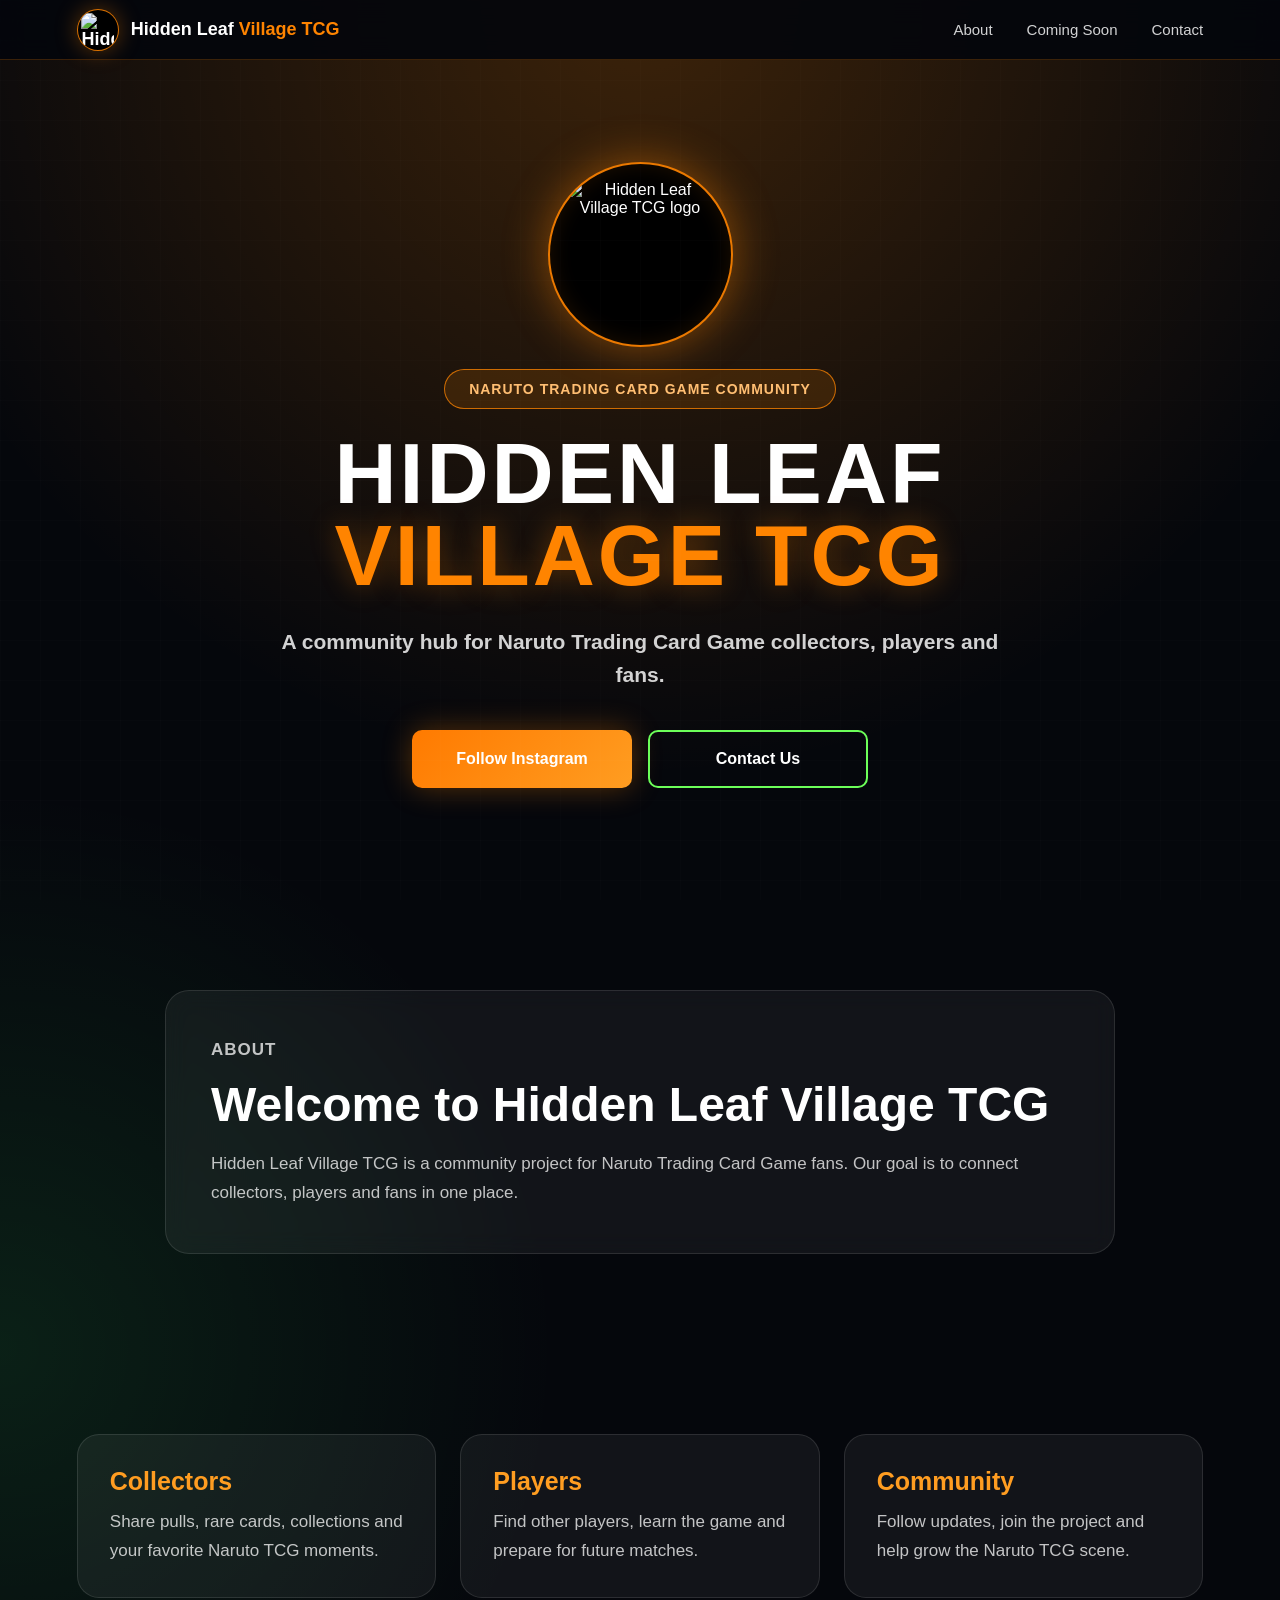
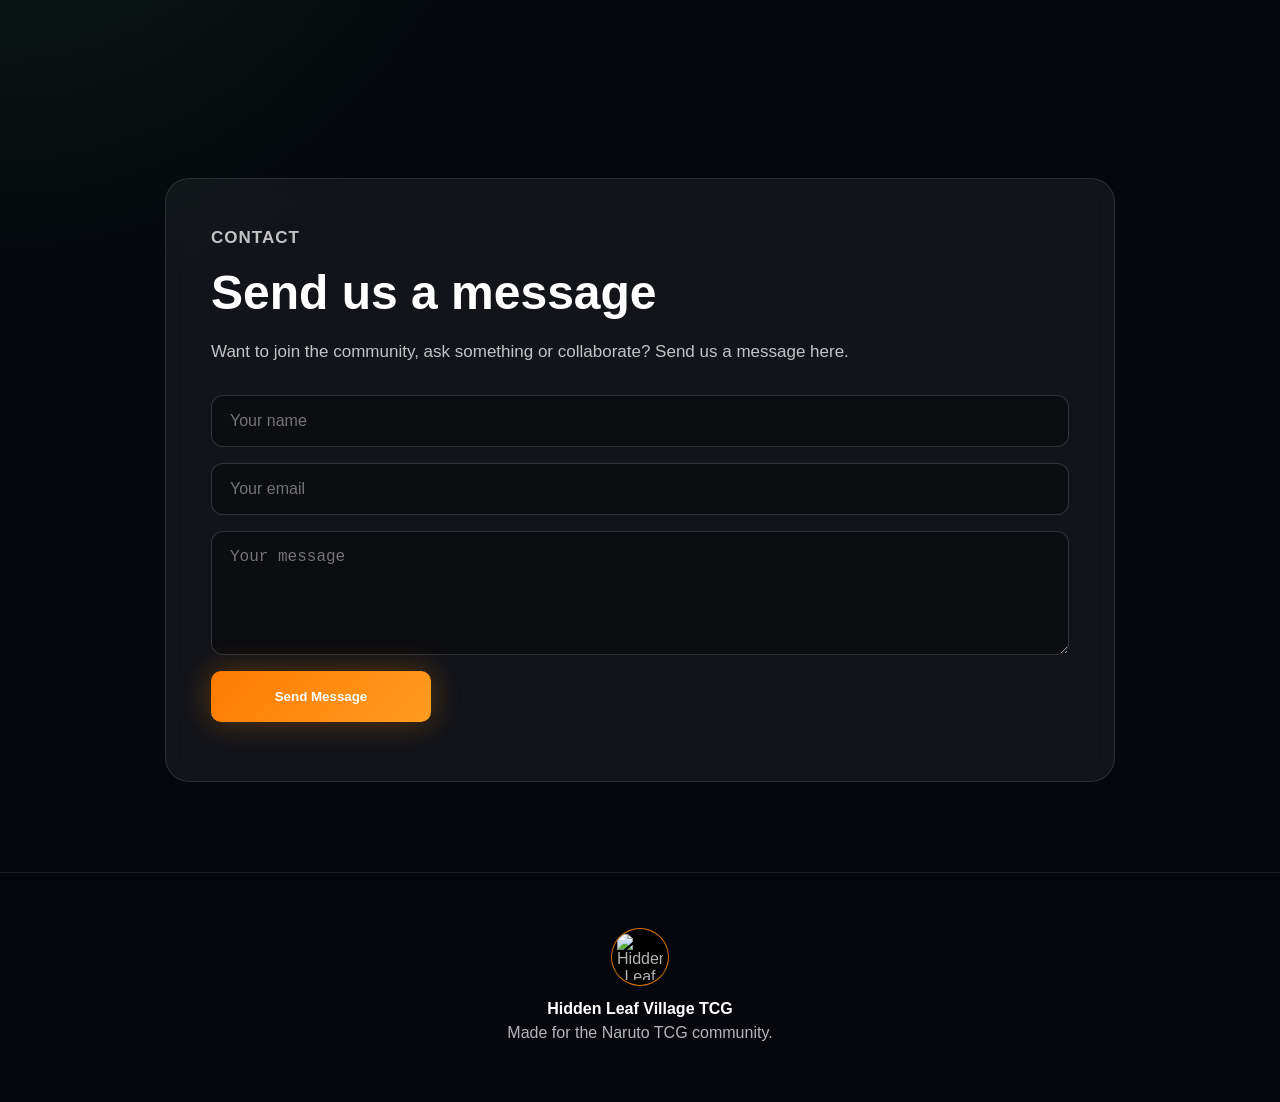
==== commit d43b1307: "logo.webp" ====
--- a/index.html
+++ b/index.html
@@ -4,154 +4,146 @@
     <meta charset="UTF-8">
     <meta name="viewport" content="width=device-width, initial-scale=1.0">
     <title>Hidden Leaf Village TCG</title>
-
     <link rel="stylesheet" href="style.css">
 </head>
 <body>
 
-    <header class="site-header">
-        <a class="brand" href="index.html">
-            <div class="brand-logo-circle">
-                <img class="logo-img brand-logo" src="logo.webp" alt="Hidden Leaf Village TCG logo">
-            </div>
-            <span>Hidden Leaf Village TCG</span>
-        </a>
+<header class="site-header">
+    <a class="brand" href="index.html">
+        <div class="small-logo-circle">
+            <img src="logo.webp" alt="Hidden Leaf Village TCG logo">
+        </div>
+        <span>Hidden Leaf <strong>Village TCG</strong></span>
+    </a>
 
-        <nav>
-            <a href="#about">About</a>
-            <a href="#community">Community</a>
-            <a href="#contact">Contact</a>
-        </nav>
-    </header>
+    <nav>
+        <a href="#about">About</a>
+        <a href="#coming-soon">Coming Soon</a>
+        <a href="#contact">Contact</a>
+    </nav>
+</header>
 
-    <main class="hero">
-        <div class="hero-content">
+<main class="hero">
+    <div class="hero-content">
 
-            <div class="logo-circle">
-                <img class="logo-img main-logo" src="logo.webp" alt="Hidden Leaf Village TCG logo">
-            </div>
-
-            <p class="badge">Naruto TCG Community</p>
-
-            <h1>Hidden Leaf Village TCG</h1>
-
-            <p class="subtitle">
-                Community hub for Naruto TCG collectors, players and fans.
-            </p>
-
-            <div class="buttons">
-                <a class="btn" href="https://www.instagram.com/hidden_leaf_village_tcg/" target="_blank">
-                    Follow Instagram
-                </a>
-
-                <a class="btn secondary" href="#contact">
-                    Contact Us
-                </a>
-            </div>
-
-        </div>
-    </main>
-
-    <section id="about" class="section">
-        <div class="section-card">
-            <p class="section-label">About</p>
-            <h2>Built for Naruto TCG fans</h2>
-            <p>
-                Hidden Leaf Village TCG is a community project focused on Naruto trading cards,
-                collectors, players, news and future events.
-            </p>
-        </div>
-    </section>
-
-    <section id="community" class="section">
-        <div class="grid">
-            <div class="info-card">
-                <h3>Collectors</h3>
-                <p>
-                    Share pulls, collections, rare cards and your favorite Naruto TCG moments.
-                </p>
-            </div>
-
-            <div class="info-card">
-                <h3>Players</h3>
-                <p>
-                    Connect with other players, learn the game and prepare for future matches.
-                </p>
-            </div>
-
-            <div class="info-card">
-                <h3>Community</h3>
-                <p>
-                    Follow updates, meet other fans and help grow the Naruto TCG scene.
-                </p>
-            </div>
-        </div>
-    </section>
-
-    <section id="contact" class="section">
-        <div class="contact-card">
-            <p class="section-label">Contact</p>
-            <h2>Send us a message</h2>
-            <p>
-                Want to join the community, ask something or collaborate?
-                Send us a message here.
-            </p>
-
-            <form id="contactForm" action="https://formspree.io/f/xjgqjogk" method="POST">
-                <input type="text" name="name" placeholder="Your name" required>
-
-                <input type="email" name="email" placeholder="Your email" required>
-
-                <textarea name="message" rows="5" placeholder="Your message" required></textarea>
-
-                <button class="btn form-btn" type="submit">
-                    Send Message
-                </button>
-            </form>
-
-            <p id="formStatus" class="form-status"></p>
-        </div>
-    </section>
-
-    <footer class="footer">
-        <div class="footer-logo-circle">
-            <img class="logo-img footer-icon" src="logo.webp" alt="Hidden Leaf Village TCG logo">
+        <div class="main-logo-circle">
+            <img src="logo.webp" alt="Hidden Leaf Village TCG logo">
         </div>
 
-        <p>Hidden Leaf Village TCG</p>
-        <span>Made for the Naruto TCG community.</span>
-    </footer>
+        <p class="badge">Naruto Trading Card Game Community</p>
 
-    <script>
-        const form = document.getElementById("contactForm");
-        const status = document.getElementById("formStatus");
+        <h1>
+            Hidden Leaf<br>
+            <span>Village TCG</span>
+        </h1>
 
-        form.addEventListener("submit", async function (event) {
-            event.preventDefault();
+        <p class="subtitle">
+            A community hub for Naruto Trading Card Game collectors, players and fans.
+        </p>
 
-            const data = new FormData(form);
+        <div class="buttons">
+            <a class="btn" href="https://www.instagram.com/hidden_leaf_village_tcg/" target="_blank">
+                Follow Instagram
+            </a>
 
-            status.textContent = "Sending message...";
+            <a class="btn secondary" href="#contact">
+                Contact Us
+            </a>
+        </div>
 
-            try {
-                const response = await fetch(form.action, {
-                    method: form.method,
-                    body: data,
-                    headers: {
-                        "Accept": "application/json"
-                    }
-                });
+    </div>
+</main>
 
-                if (response.ok) {
-                    window.location.href = "thanks.html";
-                } else {
-                    status.textContent = "Something went wrong. Please try again.";
+<section id="about" class="section">
+    <div class="card">
+        <p class="section-label">About</p>
+        <h2>Welcome to Hidden Leaf Village TCG</h2>
+        <p>
+            Hidden Leaf Village TCG is a community project for Naruto Trading Card Game fans.
+            Our goal is to connect collectors, players and fans in one place.
+        </p>
+    </div>
+</section>
+
+<section id="coming-soon" class="section">
+    <div class="grid">
+        <div class="info-card">
+            <h3>Collectors</h3>
+            <p>Share pulls, rare cards, collections and your favorite Naruto TCG moments.</p>
+        </div>
+
+        <div class="info-card">
+            <h3>Players</h3>
+            <p>Find other players, learn the game and prepare for future matches.</p>
+        </div>
+
+        <div class="info-card">
+            <h3>Community</h3>
+            <p>Follow updates, join the project and help grow the Naruto TCG scene.</p>
+        </div>
+    </div>
+</section>
+
+<section id="contact" class="section">
+    <div class="card contact-card">
+        <p class="section-label">Contact</p>
+        <h2>Send us a message</h2>
+        <p>
+            Want to join the community, ask something or collaborate?
+            Send us a message here.
+        </p>
+
+        <form id="contactForm" action="https://formspree.io/f/xjgqjogk" method="POST">
+            <input type="text" name="name" placeholder="Your name" required>
+            <input type="email" name="email" placeholder="Your email" required>
+            <textarea name="message" rows="5" placeholder="Your message" required></textarea>
+
+            <button class="btn form-btn" type="submit">
+                Send Message
+            </button>
+        </form>
+
+        <p id="formStatus" class="form-status"></p>
+    </div>
+</section>
+
+<footer class="footer">
+    <div class="footer-logo-circle">
+        <img src="logo.webp" alt="Hidden Leaf Village TCG logo">
+    </div>
+    <p>Hidden Leaf Village TCG</p>
+    <span>Made for the Naruto TCG community.</span>
+</footer>
+
+<script>
+    const form = document.getElementById("contactForm");
+    const status = document.getElementById("formStatus");
+
+    form.addEventListener("submit", async function(event) {
+        event.preventDefault();
+
+        const data = new FormData(form);
+        status.textContent = "Sending message...";
+
+        try {
+            const response = await fetch(form.action, {
+                method: form.method,
+                body: data,
+                headers: {
+                    "Accept": "application/json"
                 }
-            } catch (error) {
+            });
+
+            if (response.ok) {
+                window.location.href = "thanks.html";
+            } else {
                 status.textContent = "Something went wrong. Please try again.";
             }
-        });
-    </script>
+        } catch (error) {
+            status.textContent = "Something went wrong. Please try again.";
+        }
+    });
+</script>
 
 </body>
 </html>
--- a/style.css
+++ b/style.css
@@ -12,10 +12,22 @@
     font-family: Arial, Helvetica, sans-serif;
     color: #ffffff;
     background:
-        radial-gradient(circle at top, rgba(255, 132, 0, 0.20), transparent 35%),
-        radial-gradient(circle at bottom right, rgba(47, 255, 120, 0.10), transparent 30%),
-        #050505;
+        radial-gradient(circle at center top, rgba(255, 132, 0, 0.22), transparent 28%),
+        radial-gradient(circle at left center, rgba(58, 255, 116, 0.10), transparent 30%),
+        #05070c;
     min-height: 100vh;
+}
+
+body::before {
+    content: "";
+    position: fixed;
+    inset: 0;
+    pointer-events: none;
+    background-image:
+        linear-gradient(rgba(255,255,255,0.035) 1px, transparent 1px),
+        linear-gradient(90deg, rgba(255,255,255,0.035) 1px, transparent 1px);
+    background-size: 40px 40px;
+    opacity: 0.35;
 }
 
 a {
@@ -25,58 +37,59 @@
 
 .site-header {
     width: 100%;
-    padding: 20px 7%;
+    height: 60px;
+    padding: 0 6%;
     display: flex;
     justify-content: space-between;
     align-items: center;
     position: fixed;
     top: 0;
     left: 0;
-    z-index: 10;
-    background: rgba(5, 5, 5, 0.75);
-    backdrop-filter: blur(14px);
-    border-bottom: 1px solid rgba(255, 132, 0, 0.18);
+    z-index: 50;
+    background: rgba(4, 6, 12, 0.92);
+    border-bottom: 1px solid rgba(255, 132, 0, 0.22);
+    backdrop-filter: blur(12px);
 }
 
 .brand {
     display: flex;
     align-items: center;
     gap: 12px;
-    font-weight: 800;
-    letter-spacing: 0.5px;
-}
-
-.brand-logo-circle {
-    width: 46px;
-    height: 46px;
+    font-weight: 900;
+    font-size: 18px;
+}
+
+.brand strong {
+    color: #ff8400;
+}
+
+.small-logo-circle {
+    width: 42px;
+    height: 42px;
     border-radius: 50%;
-    background: radial-gradient(circle, #1c1208 0%, #080808 72%);
-    border: 2px solid rgba(255, 132, 0, 0.85);
-    display: flex;
-    align-items: center;
-    justify-content: center;
-    box-shadow:
-        0 0 14px rgba(255, 132, 0, 0.35),
-        inset 0 0 10px rgba(255, 132, 0, 0.15);
-}
-
-.brand-logo {
-    width: 78%;
-    height: 78%;
+    background: #000;
+    border: 1px solid rgba(255, 132, 0, 0.85);
+    display: flex;
+    align-items: center;
+    justify-content: center;
+    box-shadow: 0 0 22px rgba(255, 132, 0, 0.35);
+    overflow: hidden;
+}
+
+.small-logo-circle img {
+    width: 82%;
+    height: 82%;
     object-fit: contain;
-    display: block;
 }
 
 nav {
     display: flex;
-    align-items: center;
-    gap: 24px;
+    gap: 34px;
 }
 
 nav a {
-    color: rgba(255, 255, 255, 0.78);
-    font-size: 14px;
-    transition: 0.25s ease;
+    color: rgba(255,255,255,0.82);
+    font-size: 15px;
 }
 
 nav a:hover {
@@ -85,7 +98,7 @@
 
 .hero {
     min-height: 100vh;
-    padding: 130px 7% 80px;
+    padding: 120px 6% 70px;
     display: flex;
     align-items: center;
     justify-content: center;
@@ -93,25 +106,26 @@
 }
 
 .hero-content {
-    max-width: 850px;
-}
-
-.logo-circle {
-    width: 170px;
-    height: 170px;
-    margin: 0 auto 24px;
+    max-width: 900px;
+}
+
+.main-logo-circle {
+    width: 185px;
+    height: 185px;
+    margin: 0 auto 22px;
     border-radius: 50%;
-    background: radial-gradient(circle, #1c1208 0%, #0b0b0b 70%);
-    border: 3px solid rgba(255, 132, 0, 0.9);
+    background: #000;
+    border: 2px solid rgba(255, 132, 0, 0.92);
     display: flex;
     align-items: center;
     justify-content: center;
     box-shadow:
-        0 0 25px rgba(255, 132, 0, 0.35),
-        inset 0 0 18px rgba(255, 132, 0, 0.15);
-}
-
-.logo-circle .logo-img {
+        0 0 45px rgba(255, 132, 0, 0.45),
+        inset 0 0 22px rgba(255, 132, 0, 0.12);
+    overflow: hidden;
+}
+
+.main-logo-circle img {
     width: 82%;
     height: 82%;
     object-fit: contain;
@@ -120,39 +134,46 @@
 
 .badge {
     display: inline-block;
-    padding: 9px 18px;
-    margin-bottom: 22px;
+    margin-bottom: 24px;
+    padding: 11px 24px;
     border-radius: 999px;
-    color: #ffb15a;
-    background: rgba(255, 132, 0, 0.12);
-    border: 1px solid rgba(255, 132, 0, 0.35);
+    background: rgba(255, 132, 0, 0.14);
+    border: 1px solid rgba(255, 132, 0, 0.75);
+    color: #ffbe72;
     font-size: 14px;
-    font-weight: 700;
-    letter-spacing: 0.6px;
+    font-weight: 900;
+    text-transform: uppercase;
+    letter-spacing: 1px;
 }
 
 h1 {
-    font-size: clamp(42px, 8vw, 82px);
-    line-height: 1;
-    margin-bottom: 22px;
-    background: linear-gradient(135deg, #ffffff, #ffb15a, #ff8400);
-    -webkit-background-clip: text;
-    -webkit-text-fill-color: transparent;
+    font-size: clamp(54px, 7vw, 86px);
+    line-height: 0.95;
+    text-transform: uppercase;
+    letter-spacing: 3px;
+    margin-bottom: 28px;
+    color: #ffffff;
+}
+
+h1 span {
+    color: #ff8400;
+    text-shadow: 0 0 28px rgba(255, 132, 0, 0.35);
 }
 
 .subtitle {
-    max-width: 680px;
+    max-width: 720px;
     margin: 0 auto;
-    color: rgba(255, 255, 255, 0.76);
-    font-size: 20px;
-    line-height: 1.7;
+    color: rgba(255,255,255,0.82);
+    font-size: 21px;
+    line-height: 1.6;
+    font-weight: 600;
 }
 
 .buttons {
-    margin-top: 34px;
-    display: flex;
+    margin-top: 38px;
+    display: flex;
+    justify-content: center;
     gap: 16px;
-    justify-content: center;
     flex-wrap: wrap;
 }
 
@@ -160,74 +181,69 @@
     display: inline-flex;
     align-items: center;
     justify-content: center;
-    padding: 15px 26px;
-    border-radius: 999px;
-    background: linear-gradient(135deg, #ff8400, #ffb15a);
-    color: #0b0b0b;
-    font-weight: 800;
+    min-width: 220px;
+    padding: 18px 28px;
+    border-radius: 10px;
+    background: linear-gradient(135deg, #ff7a00, #ff9d21);
+    color: #ffffff;
+    font-weight: 900;
     border: none;
     cursor: pointer;
+    box-shadow: 0 0 30px rgba(255, 132, 0, 0.32);
     transition: 0.25s ease;
-    box-shadow: 0 12px 35px rgba(255, 132, 0, 0.26);
 }
 
 .btn:hover {
     transform: translateY(-3px);
-    box-shadow: 0 18px 45px rgba(255, 132, 0, 0.36);
+    box-shadow: 0 0 42px rgba(255, 132, 0, 0.48);
 }
 
 .btn.secondary {
     background: transparent;
-    color: #ffffff;
-    border: 1px solid rgba(255, 255, 255, 0.22);
+    border: 2px solid #6cff59;
     box-shadow: none;
 }
 
 .btn.secondary:hover {
-    border-color: rgba(255, 132, 0, 0.8);
-    color: #ffb15a;
+    color: #6cff59;
 }
 
 .section {
-    padding: 90px 7%;
-}
-
-.section-card,
-.contact-card {
-    max-width: 900px;
+    padding: 90px 6%;
+}
+
+.card {
+    max-width: 950px;
     margin: 0 auto;
-    padding: 44px;
-    border-radius: 28px;
-    background: rgba(255, 255, 255, 0.055);
-    border: 1px solid rgba(255, 255, 255, 0.11);
-    box-shadow: 0 22px 70px rgba(0, 0, 0, 0.38);
-    backdrop-filter: blur(14px);
+    padding: 45px;
+    border-radius: 24px;
+    background: rgba(255,255,255,0.055);
+    border: 1px solid rgba(255,255,255,0.11);
+    backdrop-filter: blur(12px);
 }
 
 .section-label {
     color: #ff8400;
-    font-weight: 800;
+    text-transform: uppercase;
+    font-weight: 900;
+    letter-spacing: 1px;
     margin-bottom: 12px;
-    letter-spacing: 0.8px;
-    text-transform: uppercase;
-    font-size: 13px;
 }
 
 h2 {
-    font-size: clamp(30px, 5vw, 48px);
+    font-size: clamp(32px, 5vw, 48px);
     margin-bottom: 18px;
 }
 
-.section-card p,
-.contact-card p,
+.card p,
 .info-card p {
-    color: rgba(255, 255, 255, 0.72);
+    color: rgba(255,255,255,0.75);
+    font-size: 17px;
     line-height: 1.7;
-    font-size: 17px;
 }
 
 .grid {
-    max-width: 1100px;
+    max-width: 1150px;
     margin: 0 auto;
     display: grid;
     grid-template-columns: repeat(3, 1fr);
@@ -236,21 +252,15 @@
 
 .info-card {
     padding: 32px;
-    border-radius: 26px;
-    background: rgba(255, 255, 255, 0.055);
-    border: 1px solid rgba(255, 255, 255, 0.11);
-    transition: 0.25s ease;
-}
-
-.info-card:hover {
-    transform: translateY(-6px);
-    border-color: rgba(255, 132, 0, 0.55);
+    border-radius: 22px;
+    background: rgba(255,255,255,0.055);
+    border: 1px solid rgba(255,255,255,0.11);
 }
 
 .info-card h3 {
-    font-size: 24px;
+    color: #ff9d21;
+    font-size: 25px;
     margin-bottom: 12px;
-    color: #ffb15a;
 }
 
 form {
@@ -263,9 +273,9 @@
 textarea {
     width: 100%;
     padding: 16px 18px;
-    border-radius: 16px;
-    border: 1px solid rgba(255, 255, 255, 0.13);
-    background: rgba(0, 0, 0, 0.32);
+    border-radius: 12px;
+    border: 1px solid rgba(255,255,255,0.16);
+    background: rgba(0,0,0,0.35);
     color: #ffffff;
     font-size: 16px;
     outline: none;
@@ -273,13 +283,7 @@
 
 input:focus,
 textarea:focus {
-    border-color: rgba(255, 132, 0, 0.85);
-    box-shadow: 0 0 0 4px rgba(255, 132, 0, 0.10);
-}
-
-input::placeholder,
-textarea::placeholder {
-    color: rgba(255, 255, 255, 0.45);
+    border-color: #ff8400;
 }
 
 .form-btn {
@@ -287,16 +291,16 @@
 }
 
 .form-status {
-    margin-top: 16px;
-    color: #ffb15a;
-    font-weight: 700;
+    margin-top: 14px;
+    color: #ff9d21;
+    font-weight: 800;
 }
 
 .footer {
-    padding: 55px 7%;
+    padding: 55px 6%;
     text-align: center;
-    color: rgba(255, 255, 255, 0.68);
-    border-top: 1px solid rgba(255, 255, 255, 0.08);
+    border-top: 1px solid rgba(255,255,255,0.1);
+    color: rgba(255,255,255,0.7);
 }
 
 .footer-logo-circle {
@@ -304,71 +308,54 @@
     height: 58px;
     margin: 0 auto 14px;
     border-radius: 50%;
-    background: radial-gradient(circle, #1c1208 0%, #080808 72%);
-    border: 2px solid rgba(255, 132, 0, 0.85);
-    display: flex;
-    align-items: center;
-    justify-content: center;
-    box-shadow:
-        0 0 16px rgba(255, 132, 0, 0.3),
-        inset 0 0 10px rgba(255, 132, 0, 0.15);
-}
-
-.footer-icon {
-    width: 78%;
-    height: 78%;
+    background: #000;
+    border: 1px solid rgba(255, 132, 0, 0.85);
+    display: flex;
+    align-items: center;
+    justify-content: center;
+    overflow: hidden;
+}
+
+.footer-logo-circle img {
+    width: 82%;
+    height: 82%;
     object-fit: contain;
-    display: block;
 }
 
 .footer p {
-    font-weight: 800;
+    color: #ffffff;
+    font-weight: 900;
     margin-bottom: 6px;
-    color: #ffffff;
-}
-
-.footer span {
-    font-size: 14px;
 }
 
 @media (max-width: 800px) {
     .site-header {
-        padding: 16px 5%;
+        padding: 0 5%;
     }
 
     nav {
         display: none;
     }
 
-    .brand span {
-        font-size: 14px;
+    .brand {
+        font-size: 15px;
     }
 
     .hero {
-        padding: 115px 5% 70px;
-    }
-
-    .logo-circle {
-        width: 140px;
-        height: 140px;
+        padding: 110px 5% 60px;
+    }
+
+    .main-logo-circle {
+        width: 145px;
+        height: 145px;
+    }
+
+    h1 {
+        font-size: 48px;
     }
 
     .subtitle {
-        font-size: 17px;
-    }
-
-    .section {
-        padding: 60px 5%;
-    }
-
-    .section-card,
-    .contact-card {
-        padding: 28px;
-        border-radius: 22px;
-    }
-
-    .grid {
-        grid-template-columns: 1fr;
+        font-size: 18px;
     }
 
     .buttons {
@@ -381,6 +368,14 @@
         max-width: 290px;
     }
 
+    .grid {
+        grid-template-columns: 1fr;
+    }
+
+    .card {
+        padding: 28px;
+    }
+
     .form-btn {
         width: 100%;
     }
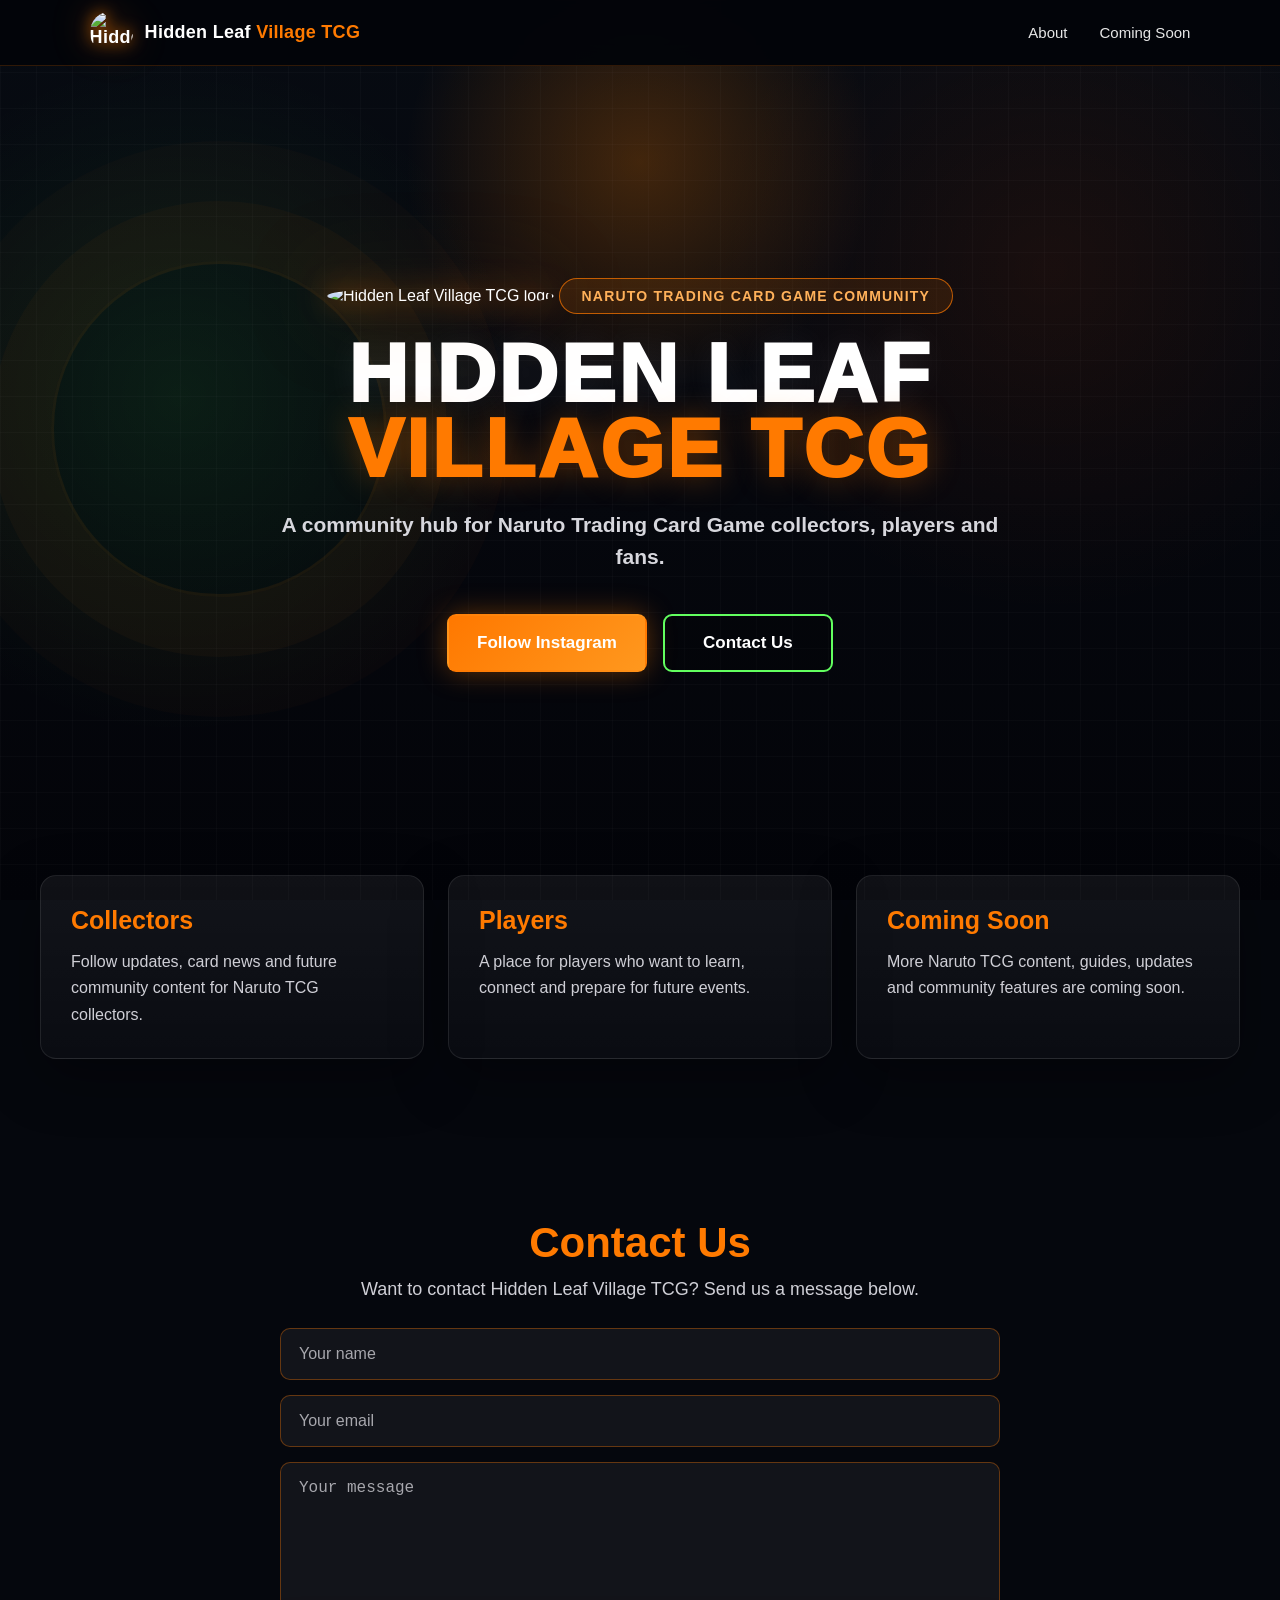
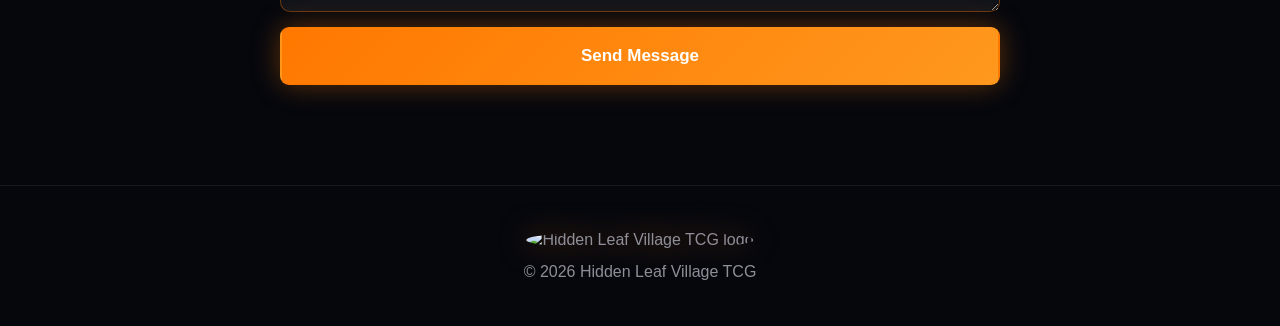
==== commit 576a193f: "skouksa" ====
--- a/index.html
+++ b/index.html
@@ -8,124 +8,98 @@
 </head>
 <body>
 
-<header class="site-header">
-    <a class="brand" href="index.html">
-        <div class="small-logo-circle">
-            <img src="logo.webp" alt="Hidden Leaf Village TCG logo">
+    <header class="site-header">
+        <a href="index.html" class="brand">
+            <img src="logo.webp" alt="Hidden Leaf Village TCG logo" class="brand-logo">
+            <span>Hidden Leaf <strong>Village TCG</strong></span>
+        </a>
+
+        <nav class="nav">
+            <a href="#about">About</a>
+            <a href="#coming-soon">Coming Soon</a>
+        </nav>
+    </header>
+
+    <main class="hero">
+        <div class="hero-bg-circle"></div>
+
+        <div class="hero-content">
+            <img src="logo.webp" alt="Hidden Leaf Village TCG logo" class="main-logo">
+
+            <p class="badge">Naruto Trading Card Game Community</p>
+
+            <h1>
+                Hidden Leaf<br>
+                <span>Village TCG</span>
+            </h1>
+
+            <p class="subtitle">
+                A community hub for Naruto Trading Card Game collectors, players and fans.
+            </p>
+
+            <div class="buttons">
+                <a class="btn" href="https://www.instagram.com/hidden_leaf_village_tcg/" target="_blank">
+                    Follow Instagram
+                </a>
+
+                <a class="btn secondary" href="#contact">
+                    Contact Us
+                </a>
+            </div>
         </div>
-        <span>Hidden Leaf <strong>Village TCG</strong></span>
-    </a>
+    </main>
 
-    <nav>
-        <a href="#about">About</a>
-        <a href="#coming-soon">Coming Soon</a>
-        <a href="#contact">Contact</a>
-    </nav>
-</header>
-
-<main class="hero">
-    <div class="hero-content">
-
-        <div class="main-logo-circle">
-            <img src="logo.webp" alt="Hidden Leaf Village TCG logo">
-        </div>
-
-        <p class="badge">Naruto Trading Card Game Community</p>
-
-        <h1>
-            Hidden Leaf<br>
-            <span>Village TCG</span>
-        </h1>
-
-        <p class="subtitle">
-            A community hub for Naruto Trading Card Game collectors, players and fans.
-        </p>
-
-        <div class="buttons">
-            <a class="btn" href="https://www.instagram.com/hidden_leaf_village_tcg/" target="_blank">
-                Follow Instagram
-            </a>
-
-            <a class="btn secondary" href="#contact">
-                Contact Us
-            </a>
-        </div>
-
-    </div>
-</main>
-
-<section id="about" class="section">
-    <div class="card">
-        <p class="section-label">About</p>
-        <h2>Welcome to Hidden Leaf Village TCG</h2>
-        <p>
-            Hidden Leaf Village TCG is a community project for Naruto Trading Card Game fans.
-            Our goal is to connect collectors, players and fans in one place.
-        </p>
-    </div>
-</section>
-
-<section id="coming-soon" class="section">
-    <div class="grid">
+    <section class="cards" id="about">
         <div class="info-card">
-            <h3>Collectors</h3>
-            <p>Share pulls, rare cards, collections and your favorite Naruto TCG moments.</p>
+            <h2>Collectors</h2>
+            <p>
+                Follow updates, card news and future community content for Naruto TCG collectors.
+            </p>
         </div>
 
         <div class="info-card">
-            <h3>Players</h3>
-            <p>Find other players, learn the game and prepare for future matches.</p>
+            <h2>Players</h2>
+            <p>
+                A place for players who want to learn, connect and prepare for future events.
+            </p>
         </div>
 
-        <div class="info-card">
-            <h3>Community</h3>
-            <p>Follow updates, join the project and help grow the Naruto TCG scene.</p>
+        <div class="info-card" id="coming-soon">
+            <h2>Coming Soon</h2>
+            <p>
+                More Naruto TCG content, guides, updates and community features are coming soon.
+            </p>
         </div>
-    </div>
-</section>
+    </section>
 
-<section id="contact" class="section">
-    <div class="card contact-card">
-        <p class="section-label">Contact</p>
-        <h2>Send us a message</h2>
+    <section class="contact" id="contact">
+        <h2>Contact Us</h2>
         <p>
-            Want to join the community, ask something or collaborate?
-            Send us a message here.
+            Want to contact Hidden Leaf Village TCG? Send us a message below.
         </p>
 
-        <form id="contactForm" action="https://formspree.io/f/xjgqjogk" method="POST">
+        <form id="contact-form" action="https://formspree.io/f/xjgqjogk" method="POST">
             <input type="text" name="name" placeholder="Your name" required>
             <input type="email" name="email" placeholder="Your email" required>
-            <textarea name="message" rows="5" placeholder="Your message" required></textarea>
+            <textarea name="message" placeholder="Your message" required></textarea>
 
-            <button class="btn form-btn" type="submit">
-                Send Message
-            </button>
+            <button class="btn" type="submit">Send Message</button>
         </form>
+    </section>
 
-        <p id="formStatus" class="form-status"></p>
-    </div>
-</section>
+    <footer>
+        <img src="logo.webp" alt="Hidden Leaf Village TCG logo" class="footer-logo">
+        <p>© 2026 Hidden Leaf Village TCG</p>
+    </footer>
 
-<footer class="footer">
-    <div class="footer-logo-circle">
-        <img src="logo.webp" alt="Hidden Leaf Village TCG logo">
-    </div>
-    <p>Hidden Leaf Village TCG</p>
-    <span>Made for the Naruto TCG community.</span>
-</footer>
+    <script>
+        const form = document.getElementById("contact-form");
 
-<script>
-    const form = document.getElementById("contactForm");
-    const status = document.getElementById("formStatus");
+        form.addEventListener("submit", async function(event) {
+            event.preventDefault();
 
-    form.addEventListener("submit", async function(event) {
-        event.preventDefault();
+            const data = new FormData(form);
 
-        const data = new FormData(form);
-        status.textContent = "Sending message...";
-
-        try {
             const response = await fetch(form.action, {
                 method: form.method,
                 body: data,
@@ -137,13 +111,10 @@
             if (response.ok) {
                 window.location.href = "thanks.html";
             } else {
-                status.textContent = "Something went wrong. Please try again.";
+                alert("Something went wrong. Please try again.");
             }
-        } catch (error) {
-            status.textContent = "Something went wrong. Please try again.";
-        }
-    });
-</script>
+        });
+    </script>
 
 </body>
 </html>
--- a/style.css
+++ b/style.css
@@ -10,44 +10,26 @@
 
 body {
     font-family: Arial, Helvetica, sans-serif;
-    color: #ffffff;
-    background:
-        radial-gradient(circle at center top, rgba(255, 132, 0, 0.22), transparent 28%),
-        radial-gradient(circle at left center, rgba(58, 255, 116, 0.10), transparent 30%),
-        #05070c;
+    background: #05070d;
+    color: #ffffff;
     min-height: 100vh;
 }
 
-body::before {
-    content: "";
-    position: fixed;
-    inset: 0;
-    pointer-events: none;
-    background-image:
-        linear-gradient(rgba(255,255,255,0.035) 1px, transparent 1px),
-        linear-gradient(90deg, rgba(255,255,255,0.035) 1px, transparent 1px);
-    background-size: 40px 40px;
-    opacity: 0.35;
-}
-
-a {
-    color: inherit;
-    text-decoration: none;
-}
+/* HEADER */
 
 .site-header {
     width: 100%;
-    height: 60px;
-    padding: 0 6%;
-    display: flex;
+    height: 66px;
+    padding: 0 7%;
+    display: flex;
+    align-items: center;
     justify-content: space-between;
-    align-items: center;
+    background: rgba(3, 5, 10, 0.96);
+    border-bottom: 1px solid rgba(255, 122, 0, 0.18);
     position: fixed;
     top: 0;
     left: 0;
     z-index: 50;
-    background: rgba(4, 6, 12, 0.92);
-    border-bottom: 1px solid rgba(255, 132, 0, 0.22);
     backdrop-filter: blur(12px);
 }
 
@@ -55,328 +37,336 @@
     display: flex;
     align-items: center;
     gap: 12px;
+    color: #ffffff;
+    text-decoration: none;
+    font-size: 18px;
     font-weight: 900;
-    font-size: 18px;
+    letter-spacing: 0.3px;
 }
 
 .brand strong {
-    color: #ff8400;
-}
-
-.small-logo-circle {
-    width: 42px;
-    height: 42px;
+    color: #ff7a00;
+}
+
+.brand-logo {
+    width: 43px;
+    height: 43px;
     border-radius: 50%;
-    background: #000;
-    border: 1px solid rgba(255, 132, 0, 0.85);
-    display: flex;
-    align-items: center;
-    justify-content: center;
-    box-shadow: 0 0 22px rgba(255, 132, 0, 0.35);
-    overflow: hidden;
-}
-
-.small-logo-circle img {
-    width: 82%;
-    height: 82%;
-    object-fit: contain;
-}
-
-nav {
-    display: flex;
-    gap: 34px;
-}
-
-nav a {
-    color: rgba(255,255,255,0.82);
+    object-fit: cover;
+    filter:
+        drop-shadow(0 0 8px rgba(255, 122, 0, 0.9))
+        drop-shadow(0 0 18px rgba(255, 122, 0, 0.35));
+}
+
+.nav {
+    display: flex;
+    align-items: center;
+    gap: 32px;
+}
+
+.nav a {
+    color: #e7e7e7;
+    text-decoration: none;
     font-size: 15px;
-}
-
-nav a:hover {
-    color: #ff8400;
-}
+    transition: color 0.2s ease;
+}
+
+.nav a:hover {
+    color: #ff7a00;
+}
+
+/* HERO */
 
 .hero {
     min-height: 100vh;
-    padding: 120px 6% 70px;
+    padding: 120px 20px 70px;
     display: flex;
     align-items: center;
     justify-content: center;
     text-align: center;
+    position: relative;
+    overflow: hidden;
+    background:
+        radial-gradient(circle at 50% 18%, rgba(255, 126, 0, 0.24), transparent 24%),
+        radial-gradient(circle at 14% 44%, rgba(69, 255, 98, 0.09), transparent 28%),
+        radial-gradient(circle at 82% 30%, rgba(255, 82, 0, 0.08), transparent 28%),
+        linear-gradient(180deg, #070b12 0%, #05070d 55%, #030409 100%);
+}
+
+.hero::before {
+    content: "";
+    position: absolute;
+    left: 4%;
+    top: 29%;
+    width: 330px;
+    height: 330px;
+    border: 3px solid rgba(255, 122, 0, 0.08);
+    border-radius: 50%;
+    box-shadow:
+        inset 0 0 0 60px transparent,
+        0 0 0 60px rgba(255, 122, 0, 0.03),
+        0 0 0 120px rgba(255, 122, 0, 0.02);
+}
+
+.hero::after {
+    content: "";
+    position: absolute;
+    inset: 0;
+    background-image:
+        linear-gradient(rgba(255, 255, 255, 0.018) 1px, transparent 1px),
+        linear-gradient(90deg, rgba(255, 255, 255, 0.018) 1px, transparent 1px);
+    background-size: 36px 36px;
+    pointer-events: none;
 }
 
 .hero-content {
-    max-width: 900px;
-}
-
-.main-logo-circle {
-    width: 185px;
-    height: 185px;
-    margin: 0 auto 22px;
+    max-width: 820px;
+    position: relative;
+    z-index: 2;
+}
+
+.main-logo {
+    width: 190px;
+    height: 190px;
+    object-fit: cover;
     border-radius: 50%;
-    background: #000;
-    border: 2px solid rgba(255, 132, 0, 0.92);
-    display: flex;
-    align-items: center;
-    justify-content: center;
-    box-shadow:
-        0 0 45px rgba(255, 132, 0, 0.45),
-        inset 0 0 22px rgba(255, 132, 0, 0.12);
-    overflow: hidden;
-}
-
-.main-logo-circle img {
-    width: 82%;
-    height: 82%;
-    object-fit: contain;
-    display: block;
+    margin-bottom: 26px;
+    filter:
+        drop-shadow(0 0 14px rgba(255, 122, 0, 0.95))
+        drop-shadow(0 0 42px rgba(255, 122, 0, 0.5));
 }
 
 .badge {
     display: inline-block;
-    margin-bottom: 24px;
-    padding: 11px 24px;
+    margin-bottom: 22px;
+    padding: 9px 22px;
+    border: 1px solid rgba(255, 122, 0, 0.7);
     border-radius: 999px;
-    background: rgba(255, 132, 0, 0.14);
-    border: 1px solid rgba(255, 132, 0, 0.75);
-    color: #ffbe72;
+    background: rgba(255, 122, 0, 0.12);
+    color: #ffb15a;
     font-size: 14px;
     font-weight: 900;
+    letter-spacing: 1.2px;
     text-transform: uppercase;
-    letter-spacing: 1px;
 }
 
 h1 {
-    font-size: clamp(54px, 7vw, 86px);
-    line-height: 0.95;
+    margin-bottom: 22px;
+    font-size: clamp(50px, 7vw, 82px);
+    line-height: 0.92;
     text-transform: uppercase;
     letter-spacing: 3px;
-    margin-bottom: 28px;
-    color: #ffffff;
+    font-weight: 1000;
+    color: #ffffff;
+    text-shadow: 0 0 32px rgba(255, 255, 255, 0.08);
 }
 
 h1 span {
-    color: #ff8400;
-    text-shadow: 0 0 28px rgba(255, 132, 0, 0.35);
+    color: #ff7a00;
+    text-shadow: 0 0 32px rgba(255, 122, 0, 0.35);
 }
 
 .subtitle {
     max-width: 720px;
-    margin: 0 auto;
-    color: rgba(255,255,255,0.82);
+    margin: 0 auto 40px;
+    color: #d7d7dd;
     font-size: 21px;
-    line-height: 1.6;
-    font-weight: 600;
+    line-height: 1.55;
+    font-weight: 700;
 }
 
 .buttons {
-    margin-top: 38px;
     display: flex;
     justify-content: center;
+    align-items: center;
     gap: 16px;
     flex-wrap: wrap;
 }
 
 .btn {
     display: inline-flex;
-    align-items: center;
     justify-content: center;
-    min-width: 220px;
-    padding: 18px 28px;
-    border-radius: 10px;
-    background: linear-gradient(135deg, #ff7a00, #ff9d21);
-    color: #ffffff;
+    align-items: center;
+    min-width: 170px;
+    padding: 17px 28px;
+    border-radius: 9px;
+    border: 2px solid transparent;
+    background: linear-gradient(135deg, #ff7800, #ff981e);
+    color: #ffffff;
+    font-size: 17px;
     font-weight: 900;
-    border: none;
+    text-decoration: none;
     cursor: pointer;
-    box-shadow: 0 0 30px rgba(255, 132, 0, 0.32);
-    transition: 0.25s ease;
+    box-shadow: 0 0 28px rgba(255, 122, 0, 0.36);
+    transition: 0.2s ease;
 }
 
 .btn:hover {
-    transform: translateY(-3px);
-    box-shadow: 0 0 42px rgba(255, 132, 0, 0.48);
+    transform: translateY(-2px);
+    box-shadow: 0 0 42px rgba(255, 122, 0, 0.55);
 }
 
 .btn.secondary {
-    background: transparent;
-    border: 2px solid #6cff59;
+    background: rgba(0, 0, 0, 0.18);
+    color: #ffffff;
+    border-color: #62ff5f;
     box-shadow: none;
 }
 
 .btn.secondary:hover {
-    color: #6cff59;
-}
-
-.section {
-    padding: 90px 6%;
-}
-
-.card {
-    max-width: 950px;
-    margin: 0 auto;
-    padding: 45px;
-    border-radius: 24px;
-    background: rgba(255,255,255,0.055);
-    border: 1px solid rgba(255,255,255,0.11);
-    backdrop-filter: blur(12px);
-}
-
-.section-label {
-    color: #ff8400;
-    text-transform: uppercase;
-    font-weight: 900;
-    letter-spacing: 1px;
-    margin-bottom: 12px;
-}
-
-h2 {
-    font-size: clamp(32px, 5vw, 48px);
-    margin-bottom: 18px;
-}
-
-.card p,
-.info-card p {
-    color: rgba(255,255,255,0.75);
-    font-size: 17px;
-    line-height: 1.7;
-}
-
-.grid {
-    max-width: 1150px;
-    margin: 0 auto;
+    box-shadow: 0 0 28px rgba(98, 255, 95, 0.26);
+}
+
+/* CARDS */
+
+.cards {
+    max-width: 1240px;
+    margin: -25px auto 0;
+    padding: 0 20px 90px;
     display: grid;
     grid-template-columns: repeat(3, 1fr);
     gap: 24px;
+    position: relative;
+    z-index: 5;
 }
 
 .info-card {
-    padding: 32px;
-    border-radius: 22px;
-    background: rgba(255,255,255,0.055);
-    border: 1px solid rgba(255,255,255,0.11);
-}
-
-.info-card h3 {
-    color: #ff9d21;
+    padding: 30px;
+    border-radius: 16px;
+    background: linear-gradient(180deg, rgba(255, 255, 255, 0.055), rgba(255, 255, 255, 0.025));
+    border: 1px solid rgba(255, 255, 255, 0.09);
+    box-shadow: 0 18px 55px rgba(0, 0, 0, 0.35);
+}
+
+.info-card h2 {
+    color: #ff7a00;
+    margin-bottom: 14px;
     font-size: 25px;
+}
+
+.info-card p {
+    color: #cfcfd6;
+    line-height: 1.65;
+    font-size: 16px;
+}
+
+/* CONTACT */
+
+.contact {
+    max-width: 760px;
+    margin: 0 auto;
+    padding: 70px 20px 100px;
+    text-align: center;
+}
+
+.contact h2 {
+    color: #ff7a00;
+    font-size: 42px;
     margin-bottom: 12px;
 }
 
+.contact p {
+    color: #cfcfd6;
+    font-size: 18px;
+    margin-bottom: 28px;
+}
+
 form {
-    margin-top: 28px;
-    display: grid;
-    gap: 16px;
+    display: flex;
+    flex-direction: column;
+    gap: 15px;
 }
 
 input,
 textarea {
     width: 100%;
     padding: 16px 18px;
-    border-radius: 12px;
-    border: 1px solid rgba(255,255,255,0.16);
-    background: rgba(0,0,0,0.35);
+    border-radius: 10px;
+    border: 1px solid rgba(255, 122, 0, 0.35);
+    background: rgba(255, 255, 255, 0.055);
     color: #ffffff;
     font-size: 16px;
     outline: none;
 }
 
-input:focus,
-textarea:focus {
-    border-color: #ff8400;
-}
-
-.form-btn {
-    width: fit-content;
-}
-
-.form-status {
-    margin-top: 14px;
-    color: #ff9d21;
-    font-weight: 800;
-}
-
-.footer {
-    padding: 55px 6%;
+input::placeholder,
+textarea::placeholder {
+    color: #a7a7ad;
+}
+
+textarea {
+    min-height: 150px;
+    resize: vertical;
+}
+
+/* FOOTER */
+
+footer {
+    padding: 45px 20px;
     text-align: center;
-    border-top: 1px solid rgba(255,255,255,0.1);
-    color: rgba(255,255,255,0.7);
-}
-
-.footer-logo-circle {
+    color: #8f8f98;
+    border-top: 1px solid rgba(255, 255, 255, 0.08);
+}
+
+.footer-logo {
     width: 58px;
     height: 58px;
-    margin: 0 auto 14px;
+    object-fit: cover;
     border-radius: 50%;
-    background: #000;
-    border: 1px solid rgba(255, 132, 0, 0.85);
-    display: flex;
-    align-items: center;
-    justify-content: center;
-    overflow: hidden;
-}
-
-.footer-logo-circle img {
-    width: 82%;
-    height: 82%;
-    object-fit: contain;
-}
-
-.footer p {
-    color: #ffffff;
-    font-weight: 900;
-    margin-bottom: 6px;
-}
+    margin-bottom: 14px;
+    filter: drop-shadow(0 0 15px rgba(255, 122, 0, 0.6));
+}
+
+/* THANKS */
+
+.thanks-hero {
+    min-height: 100vh;
+}
+
+/* MOBILE */
 
 @media (max-width: 800px) {
     .site-header {
-        padding: 0 5%;
-    }
-
-    nav {
-        display: none;
-    }
-
-    .brand {
+        padding: 0 18px;
+    }
+
+    .brand span {
         font-size: 15px;
     }
 
-    .hero {
-        padding: 110px 5% 60px;
-    }
-
-    .main-logo-circle {
-        width: 145px;
-        height: 145px;
+    .nav {
+        gap: 16px;
+    }
+
+    .nav a {
+        font-size: 14px;
+    }
+
+    .main-logo {
+        width: 155px;
+        height: 155px;
     }
 
     h1 {
-        font-size: 48px;
+        font-size: 46px;
+        letter-spacing: 2px;
     }
 
     .subtitle {
         font-size: 18px;
     }
 
+    .cards {
+        grid-template-columns: 1fr;
+        margin-top: 0;
+    }
+
     .buttons {
         flex-direction: column;
-        align-items: center;
     }
 
     .btn {
         width: 100%;
-        max-width: 290px;
-    }
-
-    .grid {
-        grid-template-columns: 1fr;
-    }
-
-    .card {
-        padding: 28px;
-    }
-
-    .form-btn {
-        width: 100%;
+        max-width: 280px;
     }
 }
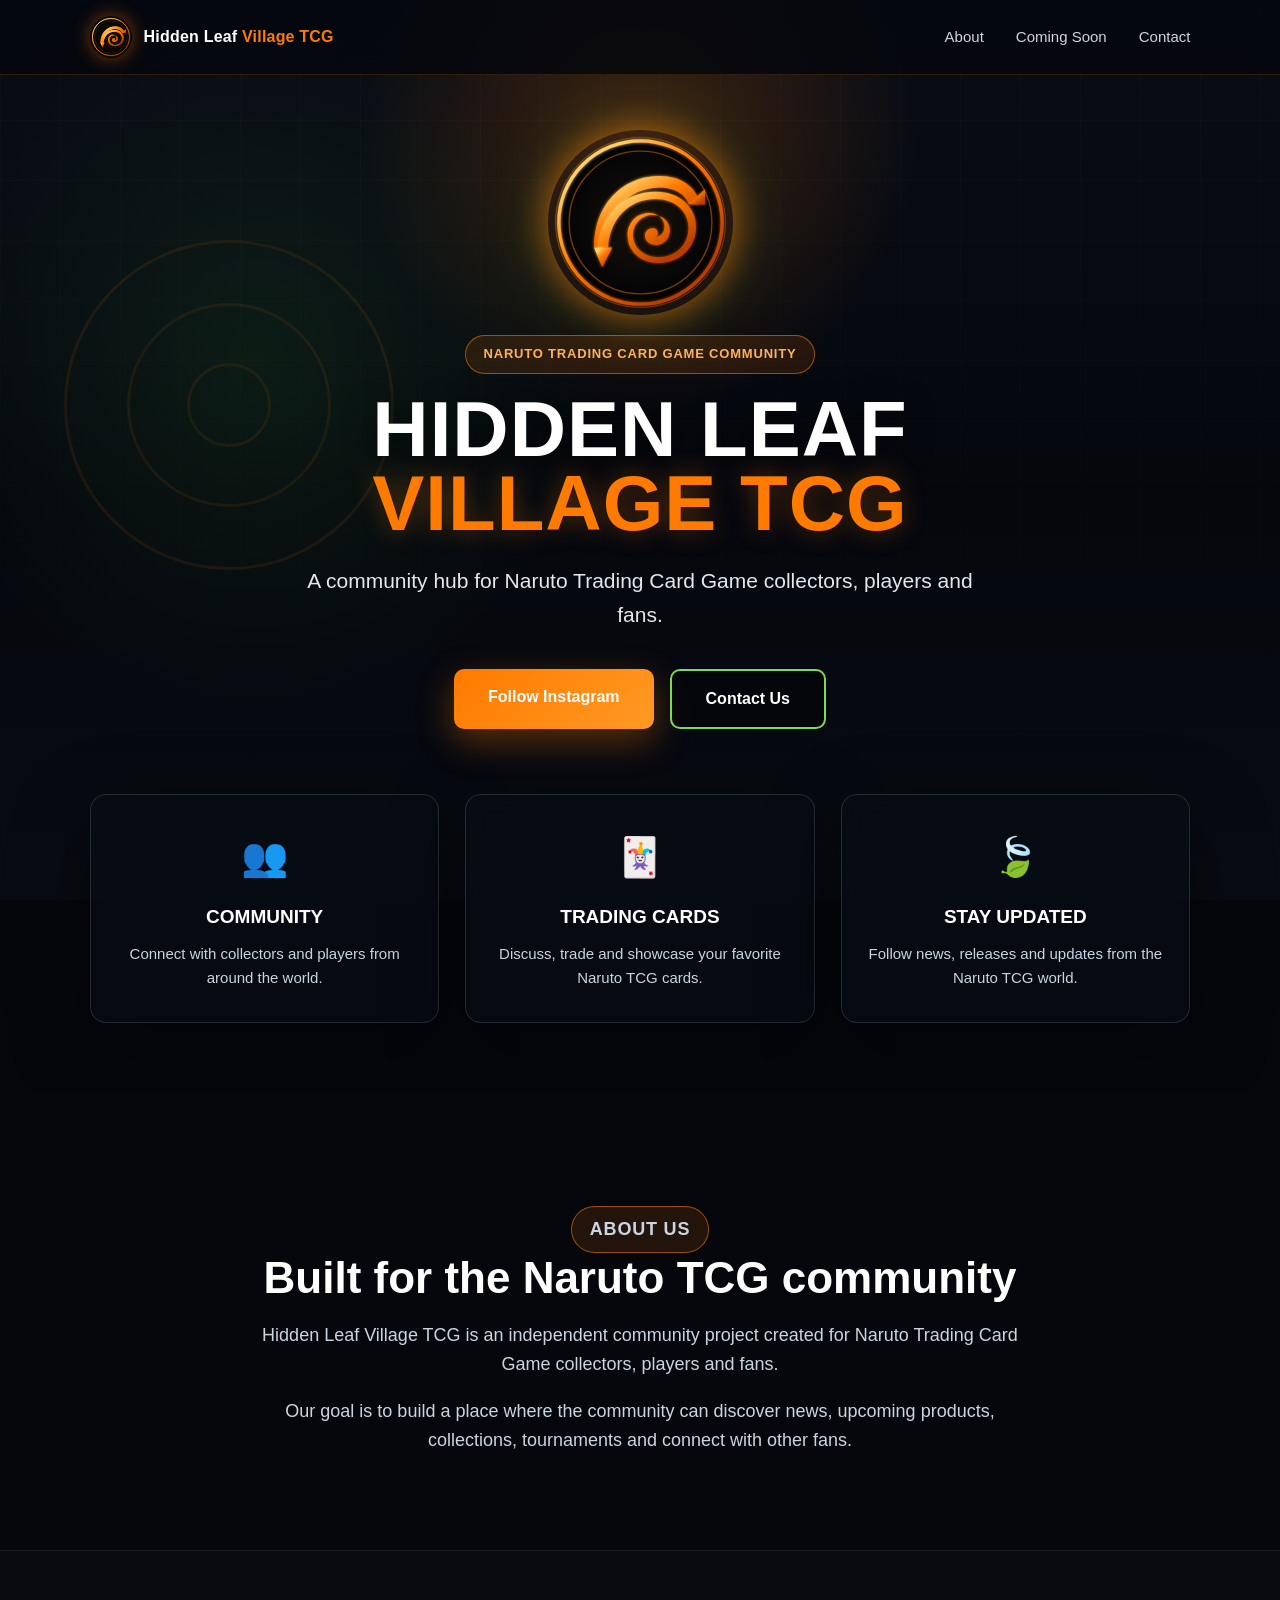
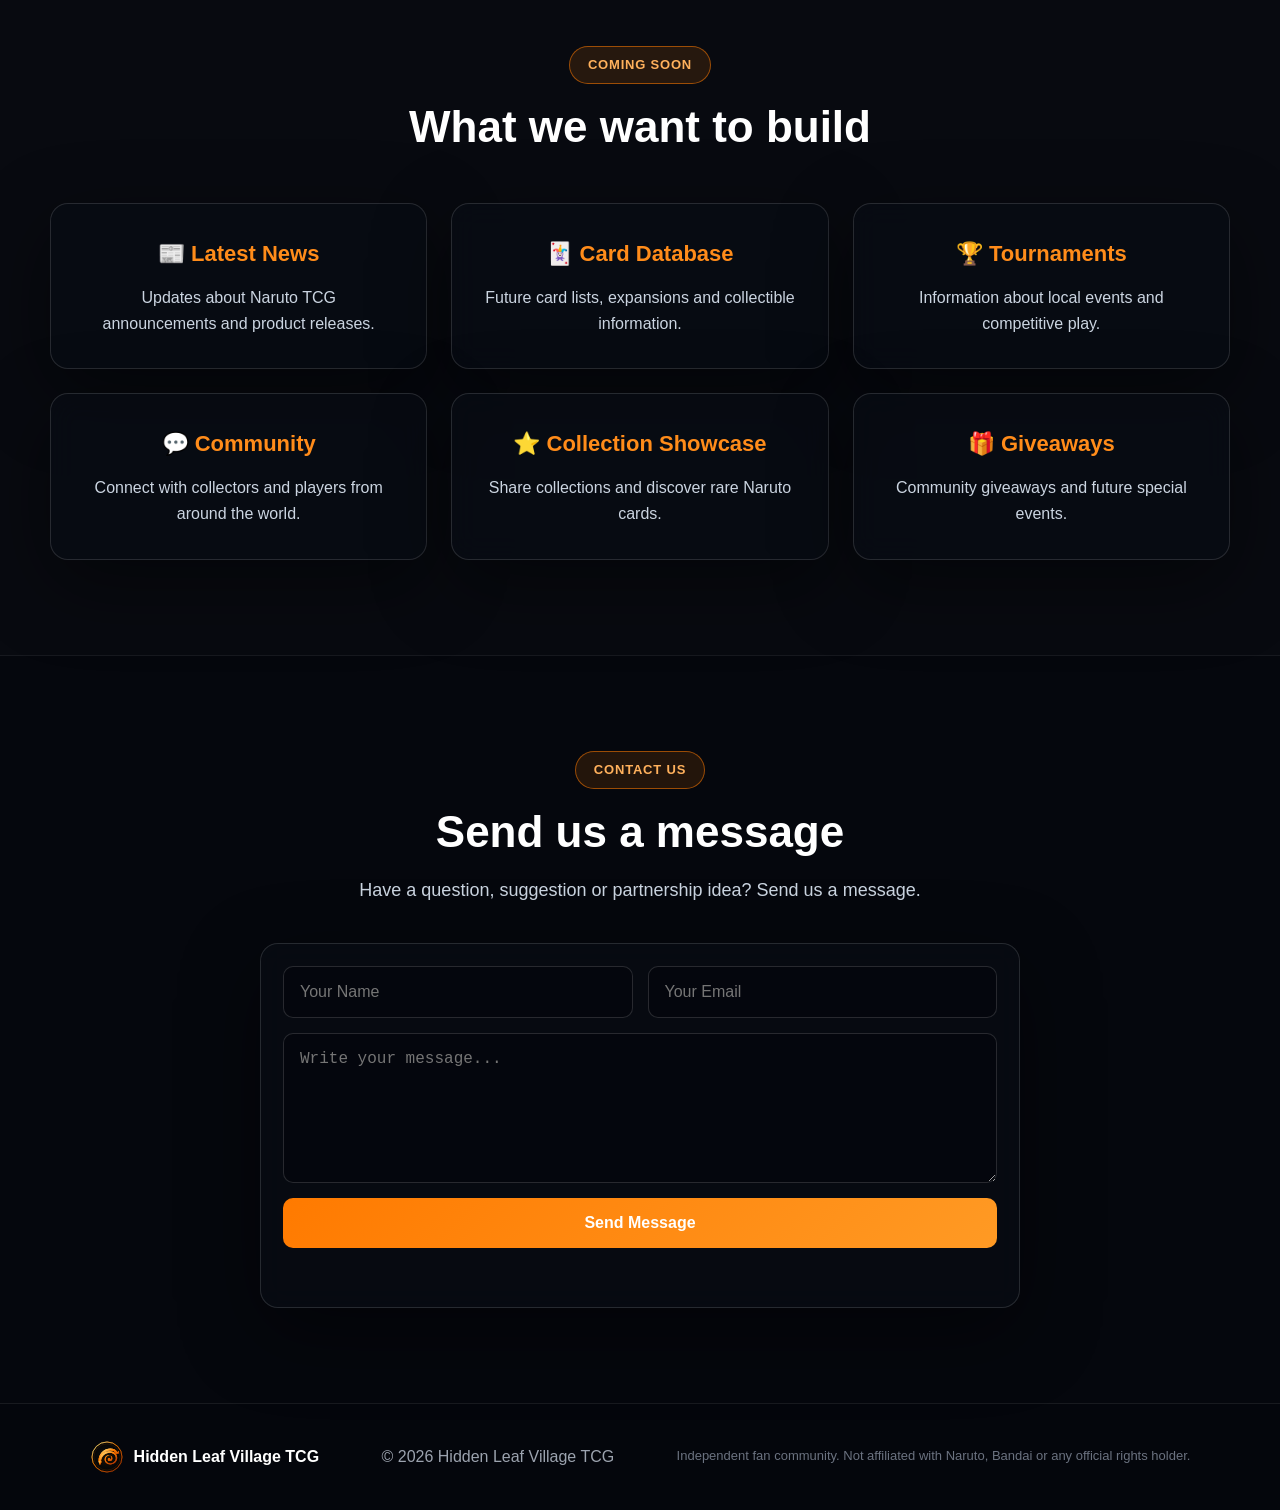
==== commit c539374b: "webb" ====
--- a/index.html
+++ b/index.html
@@ -4,27 +4,80 @@
     <meta charset="UTF-8">
     <meta name="viewport" content="width=device-width, initial-scale=1.0">
     <title>Hidden Leaf Village TCG</title>
+    <meta name="description" content="Hidden Leaf Village TCG is an independent Naruto TCG community for collectors, players and fans.">
+
     <link rel="stylesheet" href="style.css">
 </head>
 <body>
 
-    <header class="site-header">
-        <a href="index.html" class="brand">
-            <img src="logo.webp" alt="Hidden Leaf Village TCG logo" class="brand-logo">
+    <svg class="svg-logo-library" xmlns="http://www.w3.org/2000/svg">
+        <symbol id="hlv-logo" viewBox="0 0 1024 1024">
+            <defs>
+                <radialGradient id="logo-bg" cx="50%" cy="50%" r="55%">
+                    <stop offset="0%" stop-color="#1b1208"/>
+                    <stop offset="65%" stop-color="#070707"/>
+                    <stop offset="100%" stop-color="#000000"/>
+                </radialGradient>
+
+                <linearGradient id="logo-orange" x1="20%" y1="15%" x2="80%" y2="85%">
+                    <stop offset="0%" stop-color="#ffcf66"/>
+                    <stop offset="40%" stop-color="#ff7a00"/>
+                    <stop offset="100%" stop-color="#b93d00"/>
+                </linearGradient>
+
+                <filter id="logo-glow">
+                    <feGaussianBlur stdDeviation="9" result="blur"/>
+                    <feMerge>
+                        <feMergeNode in="blur"/>
+                        <feMergeNode in="SourceGraphic"/>
+                    </feMerge>
+                </filter>
+            </defs>
+
+            <circle cx="512" cy="512" r="470" fill="url(#logo-bg)"/>
+            <circle cx="512" cy="512" r="452" fill="none" stroke="url(#logo-orange)" stroke-width="18" filter="url(#logo-glow)"/>
+            <circle cx="512" cy="512" r="395" fill="none" stroke="#ff7a00" stroke-width="8" opacity="0.45"/>
+
+            <path
+                d="M255 650 C255 420 405 260 610 255 C735 252 820 315 842 410 L780 410 C757 350 695 315 610 318 C443 324 323 455 323 630 L255 650Z"
+                fill="url(#logo-orange)"
+                filter="url(#logo-glow)"/>
+
+            <path
+                d="M332 650 C342 492 448 382 595 382 C704 382 778 450 778 542 C778 635 705 704 611 704 C529 704 470 650 470 580 C470 515 521 470 580 470 C635 470 674 506 674 556 C674 603 640 636 596 636 C562 636 537 616 537 586 C537 561 556 544 579 544 C595 544 608 555 608 570 C608 580 602 588 593 593 C623 590 645 567 645 535 C645 491 608 459 560 459 C495 459 441 510 441 582 C441 672 513 736 612 736 C728 736 819 650 819 538 C819 425 727 342 596 342 C418 342 286 476 275 650 Z"
+                fill="url(#logo-orange)"
+                filter="url(#logo-glow)"/>
+
+            <path d="M778 410 L868 330 L870 412 Z" fill="url(#logo-orange)" filter="url(#logo-glow)"/>
+            <path d="M255 650 L355 650 L300 760 Z" fill="url(#logo-orange)" filter="url(#logo-glow)"/>
+
+            <circle cx="512" cy="512" r="470" fill="none" stroke="#ff9a24" stroke-width="5" opacity="0.35"/>
+        </symbol>
+    </svg>
+
+    <header class="navbar">
+        <a class="brand" href="#">
+            <svg class="logo-svg brand-logo">
+                <use href="#hlv-logo"></use>
+            </svg>
+
             <span>Hidden Leaf <strong>Village TCG</strong></span>
         </a>
 
-        <nav class="nav">
+        <nav>
             <a href="#about">About</a>
             <a href="#coming-soon">Coming Soon</a>
+            <a href="#contact">Contact</a>
         </nav>
     </header>
 
     <main class="hero">
-        <div class="hero-bg-circle"></div>
+        <div class="hero-bg-symbol"></div>
 
         <div class="hero-content">
-            <img src="logo.webp" alt="Hidden Leaf Village TCG logo" class="main-logo">
+            <svg class="logo-svg main-logo">
+                <use href="#hlv-logo"></use>
+            </svg>
 
             <p class="badge">Naruto Trading Card Game Community</p>
 
@@ -47,71 +100,167 @@
                 </a>
             </div>
         </div>
+
+        <div class="hero-cards">
+            <div class="hero-card">
+                <div class="icon">👥</div>
+                <h3>Community</h3>
+                <p>Connect with collectors and players from around the world.</p>
+            </div>
+
+            <div class="hero-card">
+                <div class="icon">🃏</div>
+                <h3>Trading Cards</h3>
+                <p>Discuss, trade and showcase your favorite Naruto TCG cards.</p>
+            </div>
+
+            <div class="hero-card">
+                <div class="icon">🍃</div>
+                <h3>Stay Updated</h3>
+                <p>Follow news, releases and updates from the Naruto TCG world.</p>
+            </div>
+        </div>
     </main>
 
-    <section class="cards" id="about">
-        <div class="info-card">
-            <h2>Collectors</h2>
-            <p>
-                Follow updates, card news and future community content for Naruto TCG collectors.
-            </p>
-        </div>
-
-        <div class="info-card">
-            <h2>Players</h2>
-            <p>
-                A place for players who want to learn, connect and prepare for future events.
-            </p>
-        </div>
-
-        <div class="info-card" id="coming-soon">
-            <h2>Coming Soon</h2>
-            <p>
-                More Naruto TCG content, guides, updates and community features are coming soon.
-            </p>
-        </div>
+    <section id="about" class="section about">
+        <p class="section-label">About Us</p>
+        <h2>Built for the Naruto TCG community</h2>
+
+        <p>
+            Hidden Leaf Village TCG is an independent community project created for
+            Naruto Trading Card Game collectors, players and fans.
+        </p>
+
+        <p>
+            Our goal is to build a place where the community can discover news,
+            upcoming products, collections, tournaments and connect with other fans.
+        </p>
     </section>
 
-    <section class="contact" id="contact">
-        <h2>Contact Us</h2>
-        <p>
-            Want to contact Hidden Leaf Village TCG? Send us a message below.
+    <section id="coming-soon" class="section vision">
+        <p class="section-label">Coming Soon</p>
+        <h2>What we want to build</h2>
+
+        <div class="cards">
+            <div class="card">
+                <h3>📰 Latest News</h3>
+                <p>Updates about Naruto TCG announcements and product releases.</p>
+            </div>
+
+            <div class="card">
+                <h3>🃏 Card Database</h3>
+                <p>Future card lists, expansions and collectible information.</p>
+            </div>
+
+            <div class="card">
+                <h3>🏆 Tournaments</h3>
+                <p>Information about local events and competitive play.</p>
+            </div>
+
+            <div class="card">
+                <h3>💬 Community</h3>
+                <p>Connect with collectors and players from around the world.</p>
+            </div>
+
+            <div class="card">
+                <h3>⭐ Collection Showcase</h3>
+                <p>Share collections and discover rare Naruto cards.</p>
+            </div>
+
+            <div class="card">
+                <h3>🎁 Giveaways</h3>
+                <p>Community giveaways and future special events.</p>
+            </div>
+        </div>
+    </section>
+
+    <section id="contact" class="section contact">
+        <p class="section-label">Contact Us</p>
+        <h2>Send us a message</h2>
+
+        <p class="section-text">
+            Have a question, suggestion or partnership idea?
+            Send us a message.
         </p>
 
         <form id="contact-form" action="https://formspree.io/f/xjgqjogk" method="POST">
-            <input type="text" name="name" placeholder="Your name" required>
-            <input type="email" name="email" placeholder="Your email" required>
-            <textarea name="message" placeholder="Your message" required></textarea>
-
-            <button class="btn" type="submit">Send Message</button>
+            <input type="hidden" name="_subject" value="New message from Hidden Leaf Village TCG website">
+
+            <input
+                type="text"
+                name="name"
+                placeholder="Your Name"
+                required>
+
+            <input
+                type="email"
+                name="email"
+                placeholder="Your Email"
+                required>
+
+            <textarea
+                name="message"
+                placeholder="Write your message..."
+                required></textarea>
+
+            <button id="submit-button" type="submit">
+                Send Message
+            </button>
+
+            <p id="form-status" class="form-status"></p>
         </form>
     </section>
 
     <footer>
-        <img src="logo.webp" alt="Hidden Leaf Village TCG logo" class="footer-logo">
+        <div class="footer-logo">
+            <svg class="logo-svg footer-icon">
+                <use href="#hlv-logo"></use>
+            </svg>
+
+            <span>Hidden Leaf Village TCG</span>
+        </div>
+
         <p>© 2026 Hidden Leaf Village TCG</p>
+
+        <p class="small">
+            Independent fan community. Not affiliated with Naruto, Bandai or any official rights holder.
+        </p>
     </footer>
 
     <script>
         const form = document.getElementById("contact-form");
-
-        form.addEventListener("submit", async function(event) {
+        const statusMessage = document.getElementById("form-status");
+        const submitButton = document.getElementById("submit-button");
+
+        form.addEventListener("submit", async function (event) {
             event.preventDefault();
 
-            const data = new FormData(form);
-
-            const response = await fetch(form.action, {
-                method: form.method,
-                body: data,
-                headers: {
-                    "Accept": "application/json"
+            submitButton.disabled = true;
+            submitButton.textContent = "Sending...";
+            statusMessage.textContent = "";
+
+            const formData = new FormData(form);
+
+            try {
+                const response = await fetch(form.action, {
+                    method: form.method,
+                    body: formData,
+                    headers: {
+                        "Accept": "application/json"
+                    }
+                });
+
+                if (response.ok) {
+                    window.location.href = "thanks.html";
+                } else {
+                    statusMessage.textContent = "Something went wrong. Please try again.";
+                    submitButton.disabled = false;
+                    submitButton.textContent = "Send Message";
                 }
-            });
-
-            if (response.ok) {
-                window.location.href = "thanks.html";
-            } else {
-                alert("Something went wrong. Please try again.");
+            } catch (error) {
+                statusMessage.textContent = "Something went wrong. Please try again.";
+                submitButton.disabled = false;
+                submitButton.textContent = "Send Message";
             }
         });
     </script>
--- a/style.css
+++ b/style.css
@@ -9,289 +9,375 @@
 }
 
 body {
+    background: #05070d;
+    color: white;
     font-family: Arial, Helvetica, sans-serif;
-    background: #05070d;
-    color: #ffffff;
-    min-height: 100vh;
-}
-
-/* HEADER */
-
-.site-header {
+    line-height: 1.6;
+    overflow-x: hidden;
+}
+
+/* Hidden SVG logo library */
+.svg-logo-library {
+    position: absolute;
+    width: 0;
+    height: 0;
+    overflow: hidden;
+}
+
+/* Logo SVG */
+.logo-svg {
+    display: block;
+    border-radius: 50%;
+    flex-shrink: 0;
+}
+
+.brand-logo {
+    width: 42px;
+    height: 42px;
+    box-shadow: 0 0 18px rgba(255, 122, 0, 0.45);
+}
+
+.main-logo {
+    width: 185px;
+    height: 185px;
+    border-radius: 50%;
+    margin: 0 auto 20px;
+    box-shadow:
+        0 0 35px rgba(255, 122, 0, 0.65),
+        0 0 80px rgba(80, 255, 90, 0.18);
+}
+
+.footer-icon {
+    width: 34px;
+    height: 34px;
+}
+
+body::before {
+    content: "";
+    position: fixed;
+    inset: 0;
+    z-index: -2;
+    background:
+        radial-gradient(circle at 50% 15%, rgba(255, 122, 0, 0.22), transparent 28%),
+        radial-gradient(circle at 20% 40%, rgba(89, 255, 91, 0.08), transparent 30%),
+        linear-gradient(180deg, #090d16 0%, #05070d 55%, #080b12 100%);
+}
+
+body::after {
+    content: "";
+    position: fixed;
+    inset: 0;
+    z-index: -1;
+    background-image:
+        linear-gradient(rgba(255,255,255,0.025) 1px, transparent 1px),
+        linear-gradient(90deg, rgba(255,255,255,0.025) 1px, transparent 1px);
+    background-size: 60px 60px;
+    mask-image: linear-gradient(to bottom, black, transparent 85%);
+}
+
+.navbar {
     width: 100%;
-    height: 66px;
-    padding: 0 7%;
-    display: flex;
-    align-items: center;
-    justify-content: space-between;
-    background: rgba(3, 5, 10, 0.96);
-    border-bottom: 1px solid rgba(255, 122, 0, 0.18);
     position: fixed;
     top: 0;
     left: 0;
-    z-index: 50;
-    backdrop-filter: blur(12px);
+    z-index: 20;
+    padding: 16px 7%;
+    display: flex;
+    justify-content: space-between;
+    align-items: center;
+    background: rgba(5, 7, 13, 0.86);
+    backdrop-filter: blur(14px);
+    border-bottom: 1px solid rgba(255, 122, 0, 0.18);
 }
 
 .brand {
     display: flex;
     align-items: center;
     gap: 12px;
-    color: #ffffff;
     text-decoration: none;
-    font-size: 18px;
-    font-weight: 900;
-    letter-spacing: 0.3px;
+    color: white;
+    font-weight: 800;
+    letter-spacing: 0.2px;
 }
 
 .brand strong {
     color: #ff7a00;
 }
 
-.brand-logo {
-    width: 43px;
-    height: 43px;
-    border-radius: 50%;
-    object-fit: cover;
-    filter:
-        drop-shadow(0 0 8px rgba(255, 122, 0, 0.9))
-        drop-shadow(0 0 18px rgba(255, 122, 0, 0.35));
-}
-
-.nav {
-    display: flex;
-    align-items: center;
+.navbar nav {
+    display: flex;
     gap: 32px;
 }
 
-.nav a {
-    color: #e7e7e7;
+.navbar nav a {
+    color: #d1d5db;
     text-decoration: none;
     font-size: 15px;
-    transition: color 0.2s ease;
-}
-
-.nav a:hover {
+    transition: 0.3s;
+}
+
+.navbar nav a:hover {
     color: #ff7a00;
 }
-
-/* HERO */
 
 .hero {
     min-height: 100vh;
-    padding: 120px 20px 70px;
-    display: flex;
-    align-items: center;
+    position: relative;
+    padding: 130px 20px 70px;
+    display: flex;
+    flex-direction: column;
     justify-content: center;
-    text-align: center;
-    position: relative;
     overflow: hidden;
-    background:
-        radial-gradient(circle at 50% 18%, rgba(255, 126, 0, 0.24), transparent 24%),
-        radial-gradient(circle at 14% 44%, rgba(69, 255, 98, 0.09), transparent 28%),
-        radial-gradient(circle at 82% 30%, rgba(255, 82, 0, 0.08), transparent 28%),
-        linear-gradient(180deg, #070b12 0%, #05070d 55%, #030409 100%);
-}
-
-.hero::before {
+}
+
+.hero-bg-symbol {
+    position: absolute;
+    left: 5%;
+    top: 22%;
+    width: 330px;
+    height: 330px;
+    border: 3px solid rgba(255, 122, 0, 0.14);
+    border-radius: 50%;
+    opacity: 0.65;
+}
+
+.hero-bg-symbol::before {
     content: "";
     position: absolute;
-    left: 4%;
-    top: 29%;
-    width: 330px;
-    height: 330px;
-    border: 3px solid rgba(255, 122, 0, 0.08);
+    inset: 60px;
+    border: 3px solid rgba(255, 122, 0, 0.13);
     border-radius: 50%;
-    box-shadow:
-        inset 0 0 0 60px transparent,
-        0 0 0 60px rgba(255, 122, 0, 0.03),
-        0 0 0 120px rgba(255, 122, 0, 0.02);
-}
-
-.hero::after {
+}
+
+.hero-bg-symbol::after {
     content: "";
     position: absolute;
-    inset: 0;
-    background-image:
-        linear-gradient(rgba(255, 255, 255, 0.018) 1px, transparent 1px),
-        linear-gradient(90deg, rgba(255, 255, 255, 0.018) 1px, transparent 1px);
-    background-size: 36px 36px;
-    pointer-events: none;
+    inset: 120px;
+    border: 3px solid rgba(255, 122, 0, 0.13);
+    border-radius: 50%;
 }
 
 .hero-content {
-    max-width: 820px;
     position: relative;
     z-index: 2;
-}
-
-.main-logo {
-    width: 190px;
-    height: 190px;
-    object-fit: cover;
-    border-radius: 50%;
-    margin-bottom: 26px;
-    filter:
-        drop-shadow(0 0 14px rgba(255, 122, 0, 0.95))
-        drop-shadow(0 0 42px rgba(255, 122, 0, 0.5));
-}
-
-.badge {
+    max-width: 920px;
+    margin: 0 auto;
+    text-align: center;
+}
+
+.badge,
+.section-label {
     display: inline-block;
-    margin-bottom: 22px;
-    padding: 9px 22px;
-    border: 1px solid rgba(255, 122, 0, 0.7);
+    margin-bottom: 18px;
+    padding: 8px 18px;
     border-radius: 999px;
     background: rgba(255, 122, 0, 0.12);
-    color: #ffb15a;
-    font-size: 14px;
+    border: 1px solid rgba(255, 122, 0, 0.55);
+    color: #ffb15c;
+    font-size: 13px;
     font-weight: 900;
-    letter-spacing: 1.2px;
     text-transform: uppercase;
+    letter-spacing: 0.8px;
 }
 
 h1 {
-    margin-bottom: 22px;
-    font-size: clamp(50px, 7vw, 82px);
-    line-height: 0.92;
+    font-size: 78px;
+    line-height: 0.95;
     text-transform: uppercase;
-    letter-spacing: 3px;
-    font-weight: 1000;
-    color: #ffffff;
-    text-shadow: 0 0 32px rgba(255, 255, 255, 0.08);
+    letter-spacing: 1px;
+    text-shadow: 0 8px 30px rgba(0, 0, 0, 0.6);
 }
 
 h1 span {
     color: #ff7a00;
-    text-shadow: 0 0 32px rgba(255, 122, 0, 0.35);
+    text-shadow: 0 0 24px rgba(255, 122, 0, 0.35);
 }
 
 .subtitle {
-    max-width: 720px;
-    margin: 0 auto 40px;
-    color: #d7d7dd;
+    color: #e5e7eb;
+    max-width: 690px;
+    margin: 24px auto 0;
     font-size: 21px;
-    line-height: 1.55;
-    font-weight: 700;
 }
 
 .buttons {
-    display: flex;
-    justify-content: center;
-    align-items: center;
+    margin-top: 38px;
+    display: flex;
     gap: 16px;
     flex-wrap: wrap;
+    justify-content: center;
 }
 
 .btn {
-    display: inline-flex;
-    justify-content: center;
-    align-items: center;
-    min-width: 170px;
-    padding: 17px 28px;
-    border-radius: 9px;
-    border: 2px solid transparent;
-    background: linear-gradient(135deg, #ff7800, #ff981e);
-    color: #ffffff;
-    font-size: 17px;
+    display: inline-block;
+    background: linear-gradient(135deg, #ff7a00, #ff9a24);
+    color: white;
+    padding: 15px 34px;
+    border-radius: 10px;
+    text-decoration: none;
     font-weight: 900;
-    text-decoration: none;
-    cursor: pointer;
-    box-shadow: 0 0 28px rgba(255, 122, 0, 0.36);
-    transition: 0.2s ease;
+    transition: 0.3s;
+    box-shadow: 0 12px 35px rgba(255, 122, 0, 0.34);
 }
 
 .btn:hover {
-    transform: translateY(-2px);
-    box-shadow: 0 0 42px rgba(255, 122, 0, 0.55);
-}
-
-.btn.secondary {
-    background: rgba(0, 0, 0, 0.18);
-    color: #ffffff;
-    border-color: #62ff5f;
+    transform: translateY(-4px);
+    box-shadow: 0 18px 45px rgba(255, 122, 0, 0.45);
+}
+
+.secondary {
+    background: rgba(0, 0, 0, 0.25);
+    border: 2px solid #7ed957;
     box-shadow: none;
 }
 
-.btn.secondary:hover {
-    box-shadow: 0 0 28px rgba(98, 255, 95, 0.26);
-}
-
-/* CARDS */
+.secondary:hover {
+    background: rgba(126, 217, 87, 0.12);
+    box-shadow: 0 0 28px rgba(126, 217, 87, 0.18);
+}
+
+.hero-cards {
+    position: relative;
+    z-index: 2;
+    width: min(1100px, 100%);
+    margin: 65px auto 0;
+    display: grid;
+    grid-template-columns: repeat(3, 1fr);
+    gap: 26px;
+}
+
+.hero-card,
+.card,
+form {
+    background: rgba(8, 12, 20, 0.78);
+    border: 1px solid rgba(255, 255, 255, 0.13);
+    box-shadow: 0 24px 80px rgba(0, 0, 0, 0.45);
+    backdrop-filter: blur(14px);
+}
+
+.hero-card {
+    padding: 32px 26px;
+    border-radius: 16px;
+    text-align: center;
+    transition: 0.3s;
+}
+
+.hero-card:hover {
+    transform: translateY(-7px);
+    border-color: rgba(126, 217, 87, 0.8);
+}
+
+.icon {
+    font-size: 38px;
+    margin-bottom: 14px;
+}
+
+.hero-card h3 {
+    text-transform: uppercase;
+    font-size: 19px;
+    margin-bottom: 10px;
+}
+
+.hero-card p {
+    color: #cbd5e1;
+    font-size: 15px;
+}
+
+.section {
+    padding: 95px 20px;
+    text-align: center;
+}
+
+.about,
+.contact {
+    max-width: 900px;
+    margin: auto;
+}
+
+h2 {
+    font-size: 44px;
+    line-height: 1.15;
+    margin-bottom: 18px;
+}
+
+.about p,
+.section-text {
+    color: #cbd5e1;
+    margin: 18px auto 0;
+    max-width: 780px;
+    font-size: 18px;
+}
+
+.vision {
+    background: rgba(255, 255, 255, 0.015);
+    border-top: 1px solid rgba(255, 255, 255, 0.06);
+    border-bottom: 1px solid rgba(255, 255, 255, 0.06);
+}
 
 .cards {
-    max-width: 1240px;
-    margin: -25px auto 0;
-    padding: 0 20px 90px;
+    margin: 50px auto 0;
+    max-width: 1180px;
     display: grid;
     grid-template-columns: repeat(3, 1fr);
     gap: 24px;
-    position: relative;
-    z-index: 5;
-}
-
-.info-card {
-    padding: 30px;
-    border-radius: 16px;
-    background: linear-gradient(180deg, rgba(255, 255, 255, 0.055), rgba(255, 255, 255, 0.025));
-    border: 1px solid rgba(255, 255, 255, 0.09);
-    box-shadow: 0 18px 55px rgba(0, 0, 0, 0.35);
-}
-
-.info-card h2 {
-    color: #ff7a00;
+}
+
+.card {
+    border-radius: 18px;
+    padding: 32px;
+    transition: 0.3s;
+}
+
+.card:hover {
+    transform: translateY(-7px);
+    border-color: rgba(255, 122, 0, 0.7);
+}
+
+.card h3 {
     margin-bottom: 14px;
-    font-size: 25px;
-}
-
-.info-card p {
-    color: #cfcfd6;
-    line-height: 1.65;
-    font-size: 16px;
-}
-
-/* CONTACT */
-
-.contact {
+    color: #ff8c1a;
+    font-size: 22px;
+}
+
+.card p {
+    color: #cbd5e1;
+}
+
+form {
+    display: grid;
+    grid-template-columns: 1fr 1fr;
+    gap: 15px;
+    margin: 38px auto 0;
     max-width: 760px;
-    margin: 0 auto;
-    padding: 70px 20px 100px;
-    text-align: center;
-}
-
-.contact h2 {
-    color: #ff7a00;
-    font-size: 42px;
-    margin-bottom: 12px;
-}
-
-.contact p {
-    color: #cfcfd6;
-    font-size: 18px;
-    margin-bottom: 28px;
-}
-
-form {
-    display: flex;
-    flex-direction: column;
-    gap: 15px;
+    padding: 22px;
+    border-radius: 18px;
+}
+
+textarea {
+    grid-column: 1 / 3;
+}
+
+button,
+.form-status {
+    grid-column: 1 / 3;
 }
 
 input,
 textarea {
     width: 100%;
-    padding: 16px 18px;
+    padding: 16px;
+    border: 1px solid rgba(255, 255, 255, 0.14);
     border-radius: 10px;
-    border: 1px solid rgba(255, 122, 0, 0.35);
-    background: rgba(255, 255, 255, 0.055);
-    color: #ffffff;
     font-size: 16px;
+    background: rgba(4, 7, 13, 0.8);
+    color: white;
     outline: none;
 }
 
-input::placeholder,
-textarea::placeholder {
-    color: #a7a7ad;
+input:focus,
+textarea:focus {
+    border-color: #ff7a00;
+    box-shadow: 0 0 0 3px rgba(255, 122, 0, 0.12);
 }
 
 textarea {
@@ -299,74 +385,136 @@
     resize: vertical;
 }
 
-/* FOOTER */
+button {
+    background: linear-gradient(135deg, #ff7a00, #ff9a24);
+    color: white;
+    border: none;
+    padding: 16px;
+    border-radius: 10px;
+    font-size: 16px;
+    font-weight: 900;
+    cursor: pointer;
+    transition: 0.3s;
+}
+
+button:hover {
+    transform: translateY(-3px);
+    box-shadow: 0 15px 30px rgba(255, 122, 0, 0.28);
+}
+
+.form-status {
+    margin-top: 2px;
+    color: #ffb15c;
+    font-size: 14px;
+    min-height: 20px;
+}
+
+button:disabled {
+    opacity: 0.6;
+    cursor: wait;
+    transform: none;
+}
 
 footer {
-    padding: 45px 20px;
-    text-align: center;
-    color: #8f8f98;
+    padding: 36px 7%;
+    display: flex;
+    gap: 20px;
+    justify-content: space-between;
+    align-items: center;
+    color: #9ca3af;
     border-top: 1px solid rgba(255, 255, 255, 0.08);
+    background: rgba(5, 7, 13, 0.9);
 }
 
 .footer-logo {
-    width: 58px;
-    height: 58px;
-    object-fit: cover;
-    border-radius: 50%;
-    margin-bottom: 14px;
-    filter: drop-shadow(0 0 15px rgba(255, 122, 0, 0.6));
-}
-
-/* THANKS */
-
-.thanks-hero {
-    min-height: 100vh;
-}
-
-/* MOBILE */
-
-@media (max-width: 800px) {
-    .site-header {
-        padding: 0 18px;
+    display: flex;
+    align-items: center;
+    gap: 10px;
+    color: white;
+    font-weight: 800;
+}
+
+footer .small {
+    max-width: 520px;
+    font-size: 13px;
+    color: #6b7280;
+    text-align: right;
+}
+
+@media (max-width: 950px) {
+    h1 {
+        font-size: 56px;
+    }
+
+    .hero-cards,
+    .cards {
+        grid-template-columns: 1fr;
+    }
+
+    footer {
+        flex-direction: column;
+        text-align: center;
+    }
+
+    footer .small {
+        text-align: center;
+    }
+}
+
+@media (max-width: 700px) {
+    .navbar {
+        position: absolute;
+        flex-direction: column;
+        gap: 12px;
+        padding: 18px 20px;
+    }
+
+    .navbar nav {
+        gap: 18px;
+        flex-wrap: wrap;
+        justify-content: center;
     }
 
     .brand span {
-        font-size: 15px;
-    }
-
-    .nav {
-        gap: 16px;
-    }
-
-    .nav a {
         font-size: 14px;
     }
 
+    .hero {
+        padding-top: 160px;
+    }
+
     .main-logo {
-        width: 155px;
-        height: 155px;
+        width: 145px;
+        height: 145px;
     }
 
     h1 {
-        font-size: 46px;
-        letter-spacing: 2px;
+        font-size: 42px;
+    }
+
+    h2 {
+        font-size: 32px;
     }
 
     .subtitle {
         font-size: 18px;
     }
 
-    .cards {
-        grid-template-columns: 1fr;
-        margin-top: 0;
-    }
-
     .buttons {
         flex-direction: column;
     }
 
     .btn {
         width: 100%;
-        max-width: 280px;
+    }
+
+    form {
+        grid-template-columns: 1fr;
+    }
+
+    textarea,
+    button,
+    .form-status {
+        grid-column: 1;
     }
 }
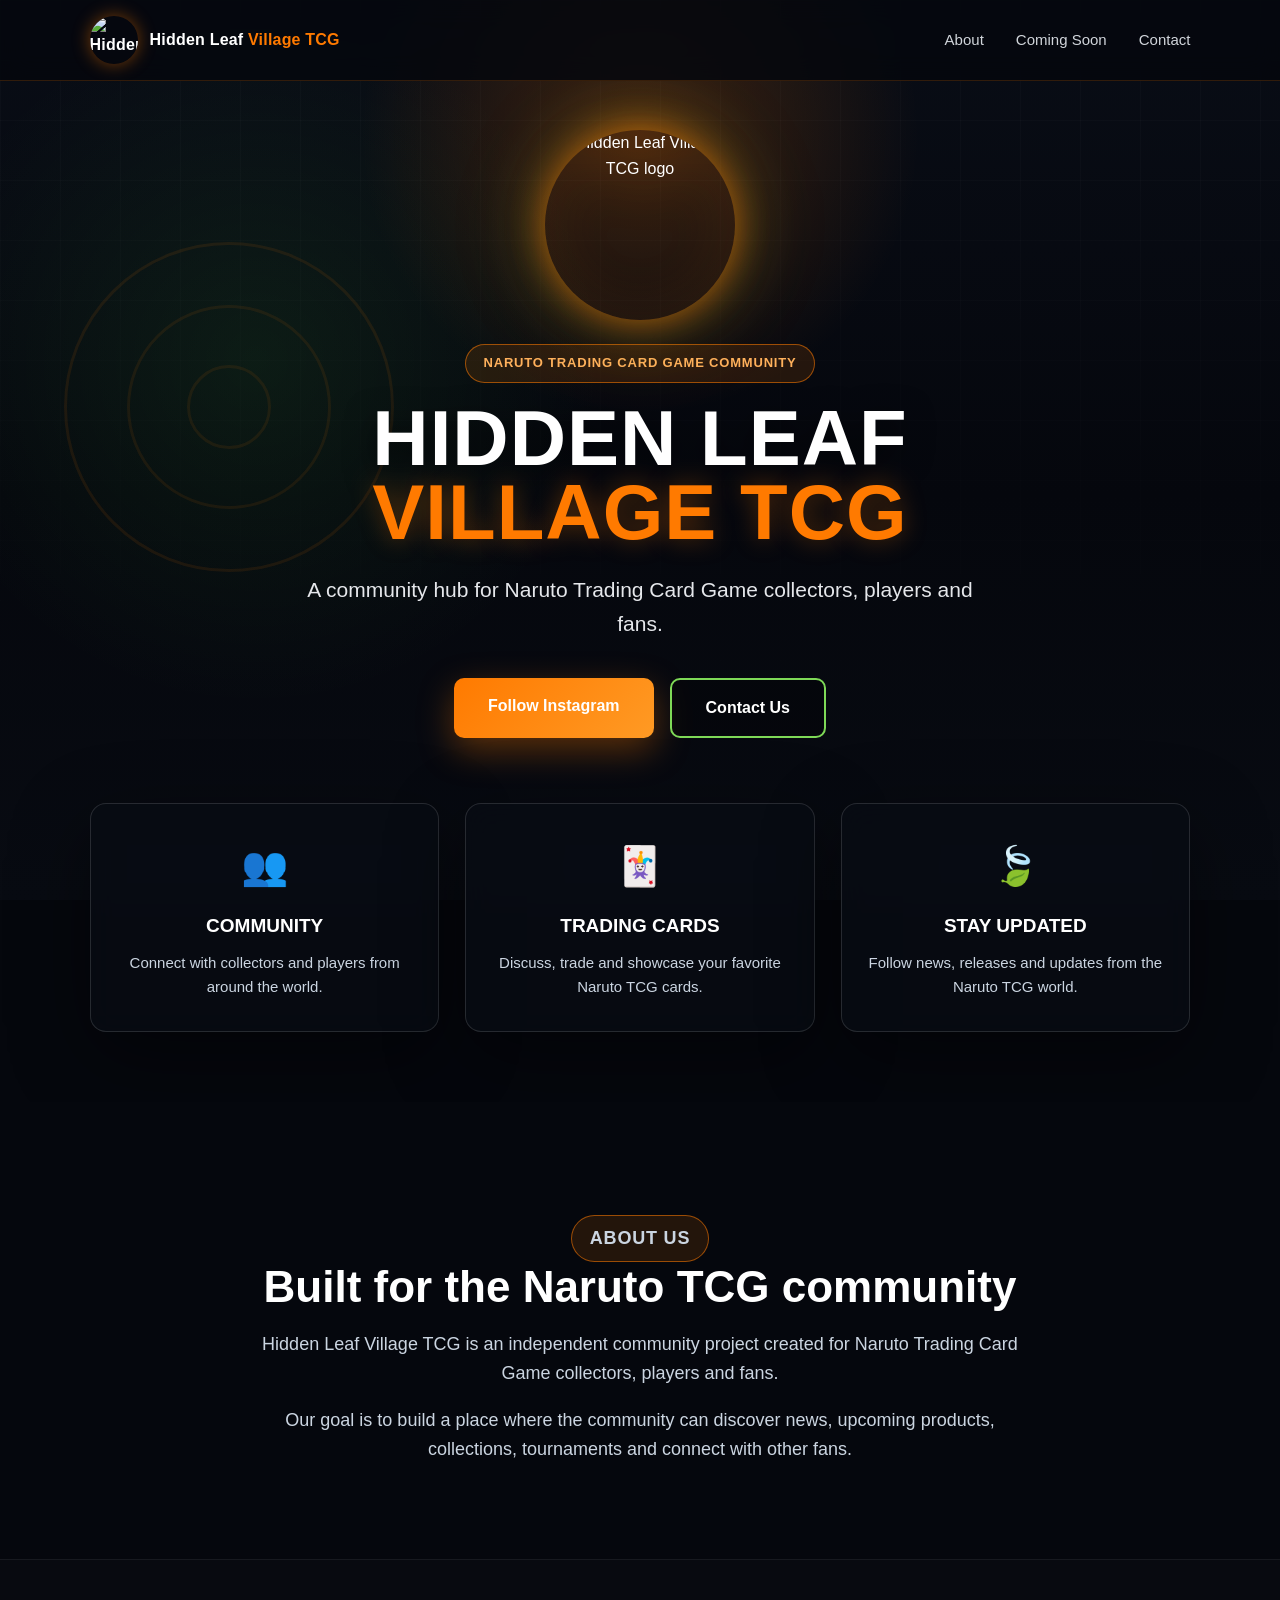
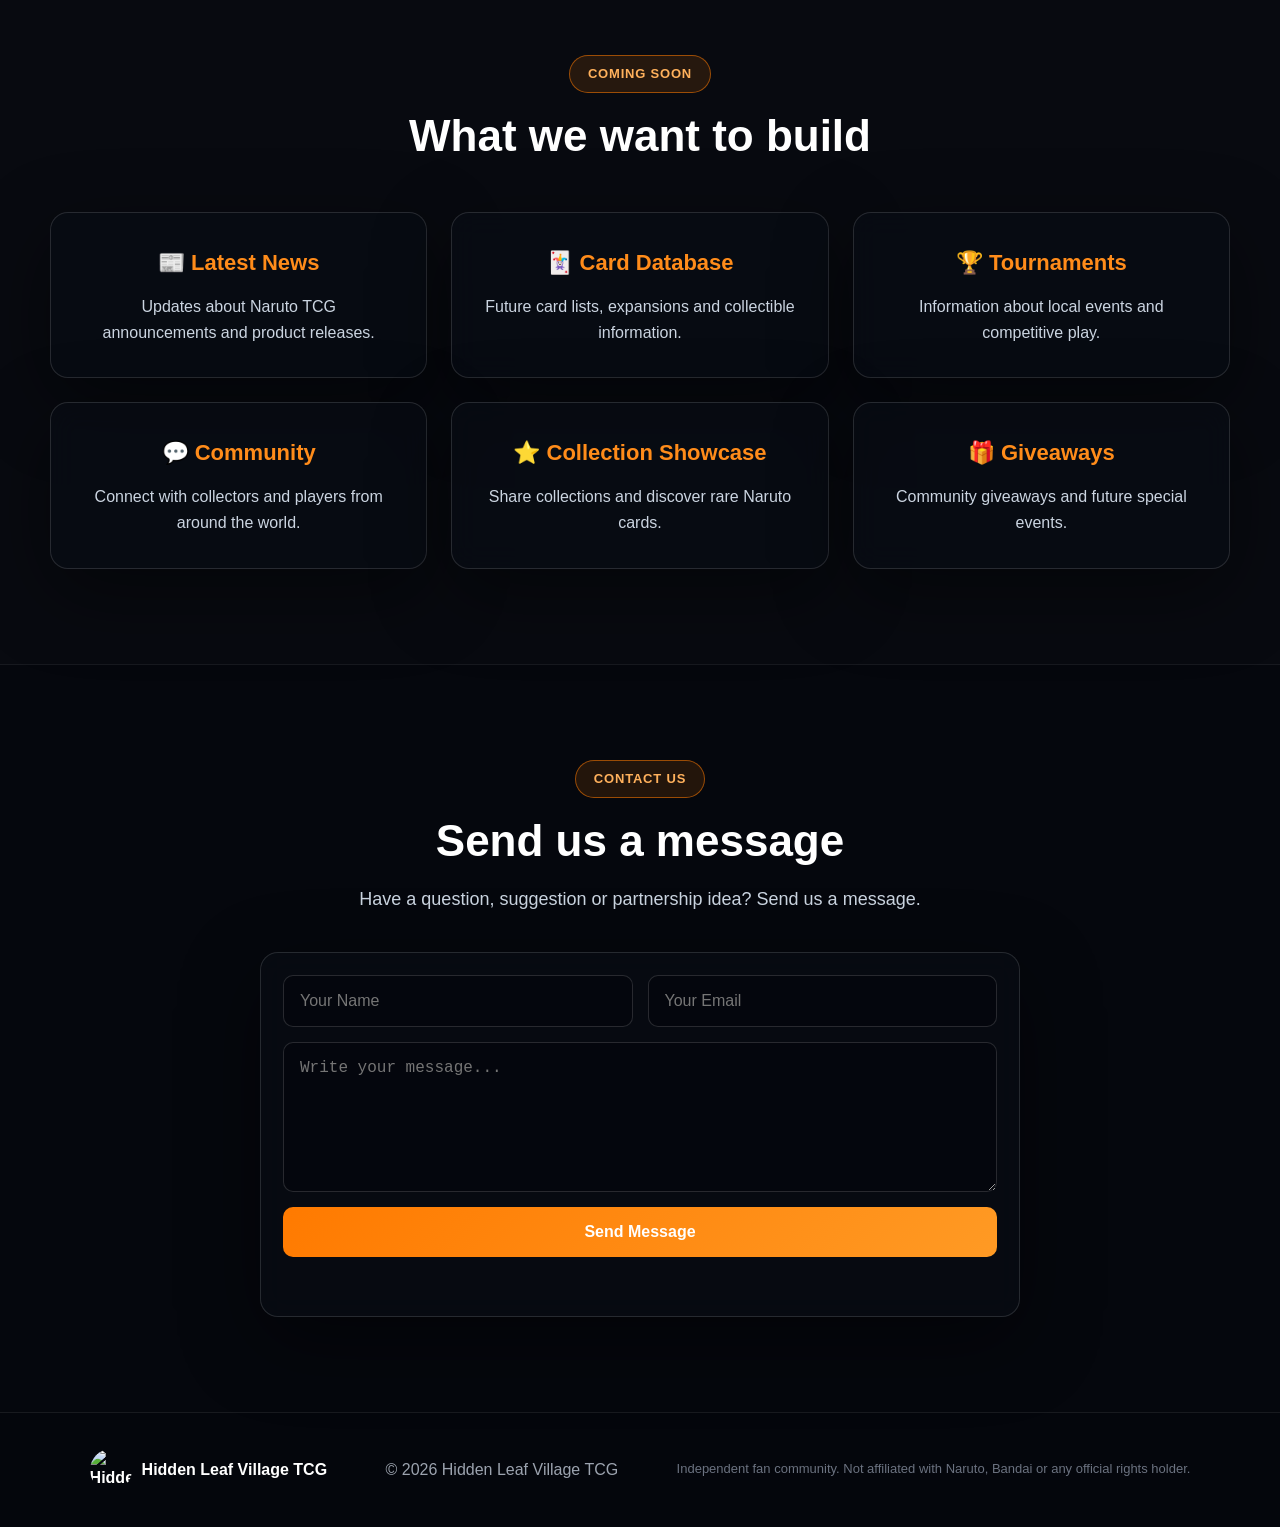
==== commit e340817a: "Use png logo on website" ====
--- a/index.html
+++ b/index.html
@@ -10,56 +10,9 @@
 </head>
 <body>
 
-    <svg class="svg-logo-library" xmlns="http://www.w3.org/2000/svg">
-        <symbol id="hlv-logo" viewBox="0 0 1024 1024">
-            <defs>
-                <radialGradient id="logo-bg" cx="50%" cy="50%" r="55%">
-                    <stop offset="0%" stop-color="#1b1208"/>
-                    <stop offset="65%" stop-color="#070707"/>
-                    <stop offset="100%" stop-color="#000000"/>
-                </radialGradient>
-
-                <linearGradient id="logo-orange" x1="20%" y1="15%" x2="80%" y2="85%">
-                    <stop offset="0%" stop-color="#ffcf66"/>
-                    <stop offset="40%" stop-color="#ff7a00"/>
-                    <stop offset="100%" stop-color="#b93d00"/>
-                </linearGradient>
-
-                <filter id="logo-glow">
-                    <feGaussianBlur stdDeviation="9" result="blur"/>
-                    <feMerge>
-                        <feMergeNode in="blur"/>
-                        <feMergeNode in="SourceGraphic"/>
-                    </feMerge>
-                </filter>
-            </defs>
-
-            <circle cx="512" cy="512" r="470" fill="url(#logo-bg)"/>
-            <circle cx="512" cy="512" r="452" fill="none" stroke="url(#logo-orange)" stroke-width="18" filter="url(#logo-glow)"/>
-            <circle cx="512" cy="512" r="395" fill="none" stroke="#ff7a00" stroke-width="8" opacity="0.45"/>
-
-            <path
-                d="M255 650 C255 420 405 260 610 255 C735 252 820 315 842 410 L780 410 C757 350 695 315 610 318 C443 324 323 455 323 630 L255 650Z"
-                fill="url(#logo-orange)"
-                filter="url(#logo-glow)"/>
-
-            <path
-                d="M332 650 C342 492 448 382 595 382 C704 382 778 450 778 542 C778 635 705 704 611 704 C529 704 470 650 470 580 C470 515 521 470 580 470 C635 470 674 506 674 556 C674 603 640 636 596 636 C562 636 537 616 537 586 C537 561 556 544 579 544 C595 544 608 555 608 570 C608 580 602 588 593 593 C623 590 645 567 645 535 C645 491 608 459 560 459 C495 459 441 510 441 582 C441 672 513 736 612 736 C728 736 819 650 819 538 C819 425 727 342 596 342 C418 342 286 476 275 650 Z"
-                fill="url(#logo-orange)"
-                filter="url(#logo-glow)"/>
-
-            <path d="M778 410 L868 330 L870 412 Z" fill="url(#logo-orange)" filter="url(#logo-glow)"/>
-            <path d="M255 650 L355 650 L300 760 Z" fill="url(#logo-orange)" filter="url(#logo-glow)"/>
-
-            <circle cx="512" cy="512" r="470" fill="none" stroke="#ff9a24" stroke-width="5" opacity="0.35"/>
-        </symbol>
-    </svg>
-
     <header class="navbar">
         <a class="brand" href="#">
-            <svg class="logo-svg brand-logo">
-                <use href="#hlv-logo"></use>
-            </svg>
+            <img class="logo-img brand-logo" src="logo.png" alt="Hidden Leaf Village TCG logo">
 
             <span>Hidden Leaf <strong>Village TCG</strong></span>
         </a>
@@ -75,9 +28,7 @@
         <div class="hero-bg-symbol"></div>
 
         <div class="hero-content">
-            <svg class="logo-svg main-logo">
-                <use href="#hlv-logo"></use>
-            </svg>
+            <img class="logo-img main-logo" src="logo.png" alt="Hidden Leaf Village TCG logo">
 
             <p class="badge">Naruto Trading Card Game Community</p>
 
@@ -213,9 +164,7 @@
 
     <footer>
         <div class="footer-logo">
-            <svg class="logo-svg footer-icon">
-                <use href="#hlv-logo"></use>
-            </svg>
+            <img class="logo-img footer-icon" src="logo.png" alt="Hidden Leaf Village TCG logo">
 
             <span>Hidden Leaf Village TCG</span>
         </div>
--- a/style.css
+++ b/style.css
@@ -517,4 +517,27 @@
     .form-status {
         grid-column: 1;
     }
+}.logo-img {
+    display: block;
+    object-fit: contain;
+    border-radius: 50%;
+}
+
+.brand-logo {
+    width: 48px;
+    height: 48px;
+    flex-shrink: 0;
+}
+
+.main-logo {
+    width: 190px;
+    height: 190px;
+    margin: 0 auto 24px;
+    filter: drop-shadow(0 0 26px rgba(255, 115, 0, 0.65));
+}
+
+.footer-icon {
+    width: 42px;
+    height: 42px;
+    flex-shrink: 0;
 }
